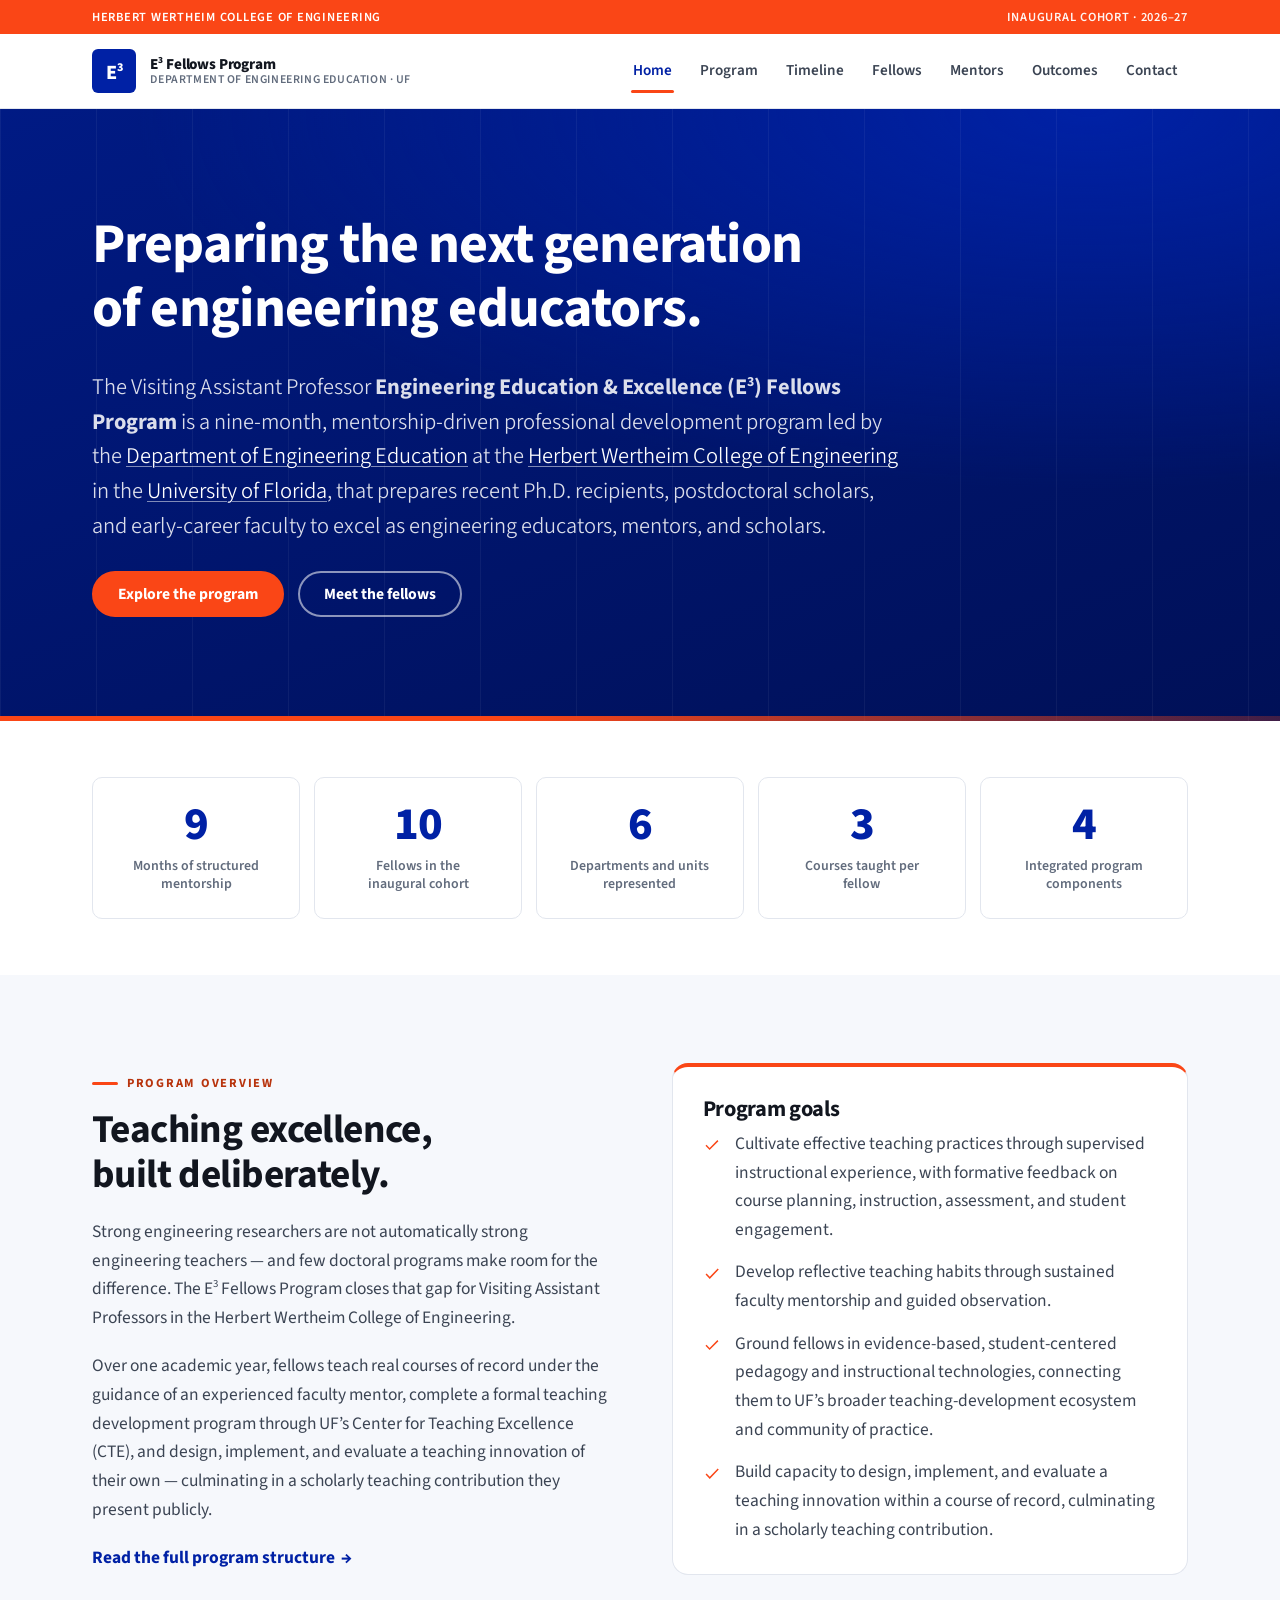
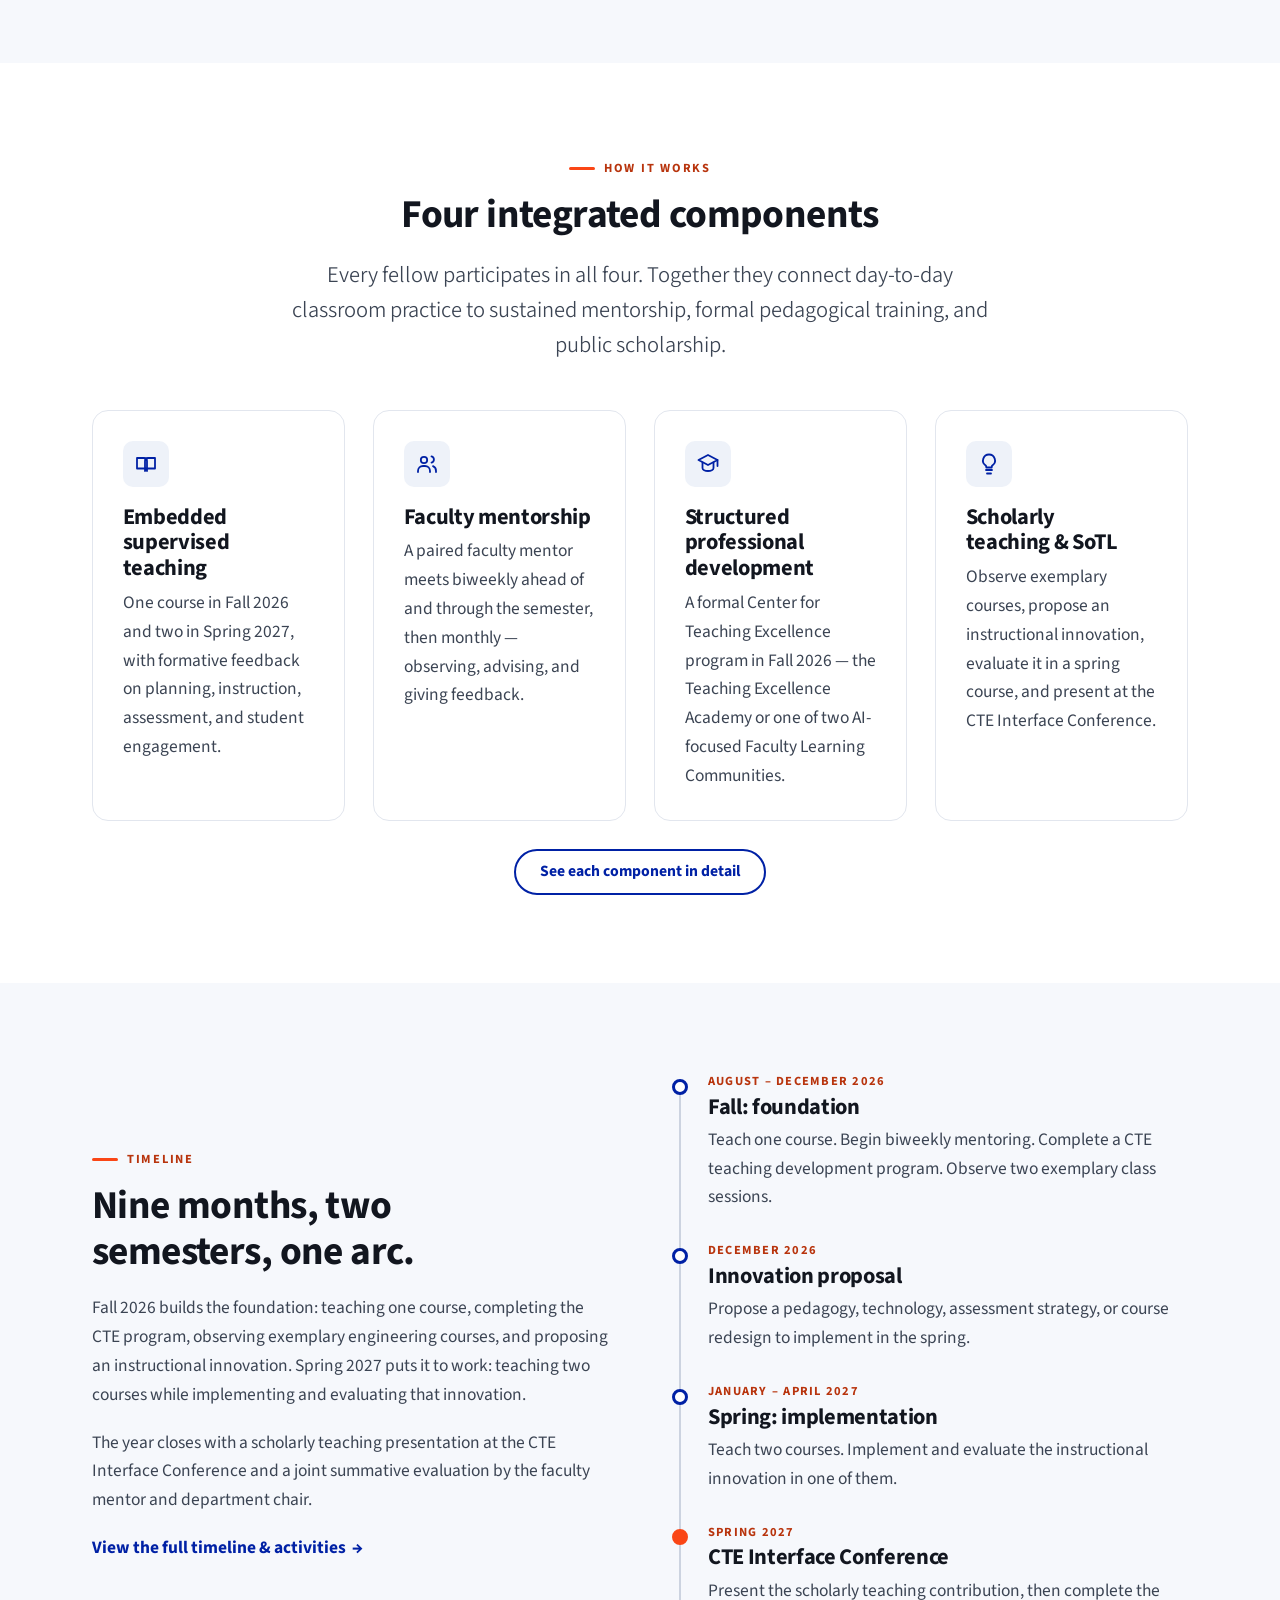
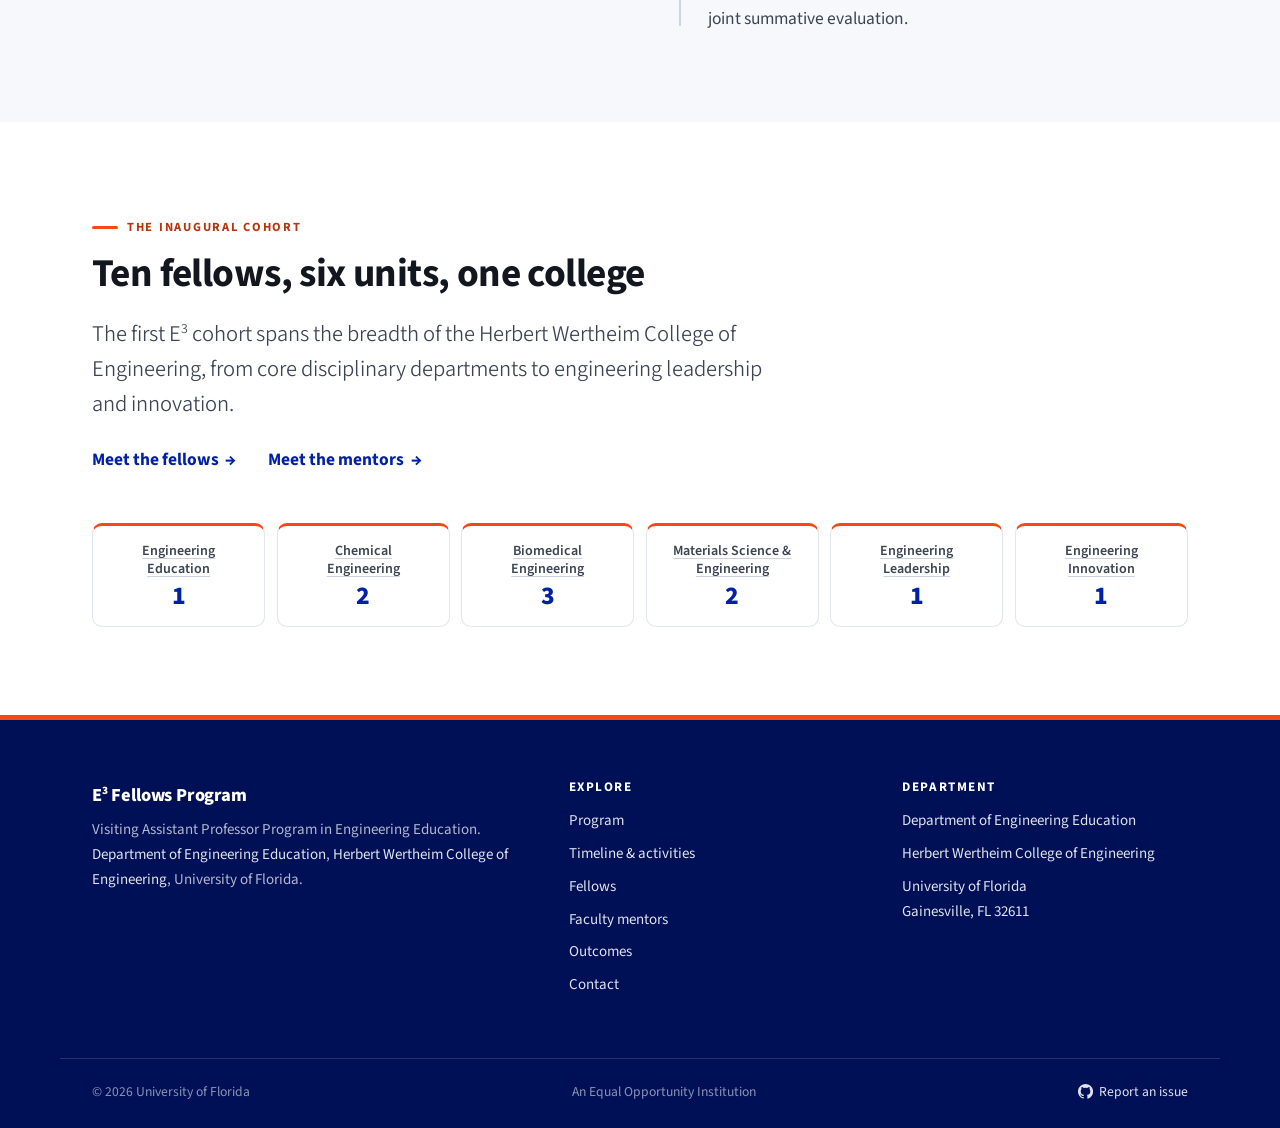
==== index.html @ 6bf65046 "fix: update role titles from "Visiting Assistant Instructional Professor" to "Visiting Assistant Pro" ====
<!DOCTYPE html>
<html lang="en">
<head>
<meta charset="utf-8">
<meta name="viewport" content="width=device-width, initial-scale=1">
<title>E&sup3; Fellows Program | Department of Engineering Education, University of Florida</title>
<meta name="description" content="The Visiting Assistant Professor (Engineering Education &amp; Excellence) Fellows Program is a nine-month, mentorship-driven program preparing early-career engineering educators at the University of Florida.">
<link rel="preconnect" href="https://fonts.googleapis.com">
<link rel="preconnect" href="https://fonts.gstatic.com" crossorigin>
<link href="https://fonts.googleapis.com/css2?family=Source+Sans+3:ital,wght@0,300..900;1,300..900&display=swap" rel="stylesheet">
<link rel="stylesheet" href="assets/css/style.css">
<script>document.documentElement.classList.add("js");</script>
</head>
<body>

<a class="skip-link" href="#main">Skip to main content</a>

<div class="topbar">
  <div class="wrap">
    <span><a href="https://www.eng.ufl.edu/" target="_blank" rel="noopener">Herbert Wertheim College of Engineering</a></span>
    <span class="topbar__right">Inaugural Cohort &middot; 2026&ndash;27</span>
  </div>
</div>

<header class="site-header">
  <div class="wrap">
    <a class="brand" href="index.html">
      <span class="brand__mark" aria-hidden="true">E<sup>3</sup></span>
      <span class="brand__text">
        <span class="brand__title">E<sup>3</sup> Fellows Program</span>
        <span class="brand__sub">Department of Engineering Education &middot; UF</span>
      </span>
    </a>
    <button class="nav-toggle" type="button" aria-expanded="false" aria-controls="primary-nav">
      <span class="nav-toggle__bars" aria-hidden="true"><span></span><span></span><span></span></span>
      Menu
    </button>
    <nav class="nav" id="primary-nav" aria-label="Primary">
      <ul>
        <li><a href="index.html" aria-current="page">Home</a></li>
        <li><a href="program.html">Program</a></li>
        <li><a href="timeline.html">Timeline</a></li>
        <li><a href="fellows.html">Fellows</a></li>
        <li><a href="mentors.html">Mentors</a></li>
        <li><a href="outcomes.html">Outcomes</a></li>
        <li><a href="contact.html">Contact</a></li>
      </ul>
    </nav>
  </div>
</header>

<main id="main">

  <!-- ============================ HERO ============================ -->
  <section class="hero">
    <div class="hero__grid-lines" aria-hidden="true"></div>
    <div class="wrap">
      <h1>Preparing the next generation of engineering educators.</h1>
      <p class="lede lede--wide">
        The Visiting Assistant Professor <strong>Engineering Education &amp; Excellence
        (E<sup>3</sup>) Fellows Program</strong> is a nine-month, mentorship-driven
        professional development program led by the
        <a href="https://eed.eng.ufl.edu/" target="_blank" rel="noopener">Department of Engineering Education</a>
        at the
        <a href="https://www.eng.ufl.edu/" target="_blank" rel="noopener">Herbert Wertheim College of Engineering</a>
        in the
        <a href="https://www.ufl.edu/" target="_blank" rel="noopener">University of Florida</a>,
        that prepares recent Ph.D. recipients,
        postdoctoral scholars, and early-career faculty to excel as engineering
        educators, mentors, and scholars.
      </p>
      <div class="btn-row">
        <a class="btn btn--primary" href="program.html">Explore the program</a>
        <a class="btn btn--ghost" href="fellows.html">Meet the fellows</a>
      </div>
    </div>
  </section>

  <!-- ============================ STATS ============================ -->
  <section class="section section--tight">
    <div class="wrap">
      <div class="stats reveal">
        <div class="stat">
          <span class="stat__num">9</span>
          <span class="stat__label">Months of structured mentorship</span>
        </div>
        <div class="stat">
          <span class="stat__num">10</span>
          <span class="stat__label">Fellows in the inaugural cohort</span>
        </div>
        <div class="stat">
          <span class="stat__num">6</span>
          <span class="stat__label">Departments and units represented</span>
        </div>
        <div class="stat">
          <span class="stat__num">3</span>
          <span class="stat__label">Courses taught per fellow</span>
        </div>
        <div class="stat">
          <span class="stat__num">4</span>
          <span class="stat__label">Integrated program components</span>
        </div>
      </div>
    </div>
  </section>

  <!-- ========================== OVERVIEW =========================== -->
  <section class="section section--alt">
    <div class="wrap split">
      <div class="reveal">
        <p class="eyebrow">Program overview</p>
        <h2>Teaching excellence, built deliberately.</h2>
        <p>
          Strong engineering researchers are not automatically strong engineering
          teachers &mdash; and few doctoral programs make room for the difference.
          The E<sup>3</sup> Fellows Program closes that gap for Visiting Assistant
          Professors in the Herbert Wertheim College of Engineering.
        </p>
        <p>
          Over one academic year, fellows teach real courses of record under the
          guidance of an experienced faculty mentor, complete a formal teaching
          development program through UF&rsquo;s Center for Teaching Excellence (CTE), and
          design, implement, and evaluate a teaching innovation of their own &mdash;
          culminating in a scholarly teaching contribution they present publicly.
        </p>
        <p>
          <a class="arrow-link" href="program.html">Read the full program structure</a>
        </p>
      </div>

      <div class="card card--accent reveal">
        <h3>Program goals</h3>
        <ul class="checklist">
          <li>Cultivate effective teaching practices through supervised
            instructional experience, with formative feedback on course planning,
            instruction, assessment, and student engagement.</li>
          <li>Develop reflective teaching habits through sustained faculty
            mentorship and guided observation.</li>
          <li>Ground fellows in evidence-based, student-centered pedagogy and
            instructional technologies, connecting them to UF&rsquo;s broader
            teaching-development ecosystem and community of practice.</li>
          <li>Build capacity to design, implement, and evaluate a teaching
            innovation within a course of record, culminating in a scholarly
            teaching contribution.</li>
        </ul>
      </div>
    </div>
  </section>

  <!-- ========================= COMPONENTS ========================== -->
  <section class="section">
    <div class="wrap">
      <div class="section-head section-head--center reveal">
        <p class="eyebrow">How it works</p>
        <h2>Four integrated components</h2>
        <p class="lede">
          Every fellow participates in all four. Together they connect day-to-day
          classroom practice to sustained mentorship, formal pedagogical training,
          and public scholarship.
        </p>
      </div>

      <div class="grid grid--4">
        <article class="card card--link reveal">
          <div class="card__icon" aria-hidden="true">
            <svg viewBox="0 0 24 24" fill="none" stroke="currentColor" stroke-width="1.8" stroke-linecap="round" stroke-linejoin="round">
              <path d="M3 6h7a3 3 0 0 1 3 3v10a2.5 2.5 0 0 0-2.5-2.5H3Z"/>
              <path d="M21 6h-7a3 3 0 0 0-3 3v10a2.5 2.5 0 0 1 2.5-2.5H21Z"/>
            </svg>
          </div>
          <h3>Embedded supervised teaching</h3>
          <p>One course in Fall 2026 and two in Spring 2027, with formative feedback
            on planning, instruction, assessment, and student engagement.</p>
        </article>

        <article class="card card--link reveal">
          <div class="card__icon" aria-hidden="true">
            <svg viewBox="0 0 24 24" fill="none" stroke="currentColor" stroke-width="1.8" stroke-linecap="round" stroke-linejoin="round">
              <circle cx="9" cy="8" r="3.2"/>
              <path d="M3 20v-1a5 5 0 0 1 5-5h2a5 5 0 0 1 5 5v1"/>
              <path d="M16.5 4.4a3.2 3.2 0 0 1 0 6.2"/>
              <path d="M18 14.2A5 5 0 0 1 21 19v1"/>
            </svg>
          </div>
          <h3>Faculty mentorship</h3>
          <p>A paired faculty mentor meets biweekly ahead of and through the
            semester, then monthly &mdash; observing, advising, and giving feedback.</p>
        </article>

        <article class="card card--link reveal">
          <div class="card__icon" aria-hidden="true">
            <svg viewBox="0 0 24 24" fill="none" stroke="currentColor" stroke-width="1.8" stroke-linecap="round" stroke-linejoin="round">
              <path d="M12 3 2.5 8 12 13l9.5-5L12 3Z"/>
              <path d="M6.5 10.4V16c0 1.7 2.5 3 5.5 3s5.5-1.3 5.5-3v-5.6"/>
              <path d="M21.5 8v6"/>
            </svg>
          </div>
          <h3>Structured professional development</h3>
          <p>A formal Center for Teaching Excellence program in Fall 2026 &mdash;
            the Teaching Excellence Academy or one of two AI-focused Faculty
            Learning Communities.</p>
        </article>

        <article class="card card--link reveal">
          <div class="card__icon" aria-hidden="true">
            <svg viewBox="0 0 24 24" fill="none" stroke="currentColor" stroke-width="1.8" stroke-linecap="round" stroke-linejoin="round">
              <path d="M9 18h6"/><path d="M10 21.5h4"/>
              <path d="M12 2.5a6 6 0 0 1 3.6 10.8c-.6.5-.9 1-.9 1.7v.5H9.3V15c0-.7-.3-1.2-.9-1.7A6 6 0 0 1 12 2.5Z"/>
            </svg>
          </div>
          <h3>Scholarly teaching &amp; SoTL</h3>
          <p>Observe exemplary courses, propose an instructional innovation, evaluate
            it in a spring course, and present at the CTE Interface Conference.</p>
        </article>
      </div>

      <div class="btn-row" style="justify-content:center">
        <a class="btn btn--outline" href="program.html">See each component in detail</a>
      </div>
    </div>
  </section>

  <!-- ========================== TIMELINE =========================== -->
  <section class="section section--alt">
    <div class="wrap split">
      <div class="reveal">
        <p class="eyebrow">Timeline</p>
        <h2>Nine months, two semesters, one arc.</h2>
        <p>
          Fall 2026 builds the foundation: teaching one course, completing the CTE
          program, observing exemplary engineering courses, and proposing an
          instructional innovation. Spring 2027 puts it to work: teaching two
          courses while implementing and evaluating that innovation.
        </p>
        <p>
          The year closes with a scholarly teaching presentation at the CTE
          Interface Conference and a joint summative evaluation by the faculty
          mentor and department chair.
        </p>
        <p><a class="arrow-link" href="timeline.html">View the full timeline &amp; activities</a></p>
      </div>

      <ol class="phases reveal">
        <li>
          <span class="phase__when">August &ndash; December 2026</span>
          <h3 class="phase__title">Fall: foundation</h3>
          <p>Teach one course. Begin biweekly mentoring. Complete a CTE teaching
            development program. Observe two exemplary class sessions.</p>
        </li>
        <li>
          <span class="phase__when">December 2026</span>
          <h3 class="phase__title">Innovation proposal</h3>
          <p>Propose a pedagogy, technology, assessment strategy, or course
            redesign to implement in the spring.</p>
        </li>
        <li>
          <span class="phase__when">January &ndash; April 2027</span>
          <h3 class="phase__title">Spring: implementation</h3>
          <p>Teach two courses. Implement and evaluate the instructional innovation
            in one of them.</p>
        </li>
        <li class="is-milestone">
          <span class="phase__when">Spring 2027</span>
          <h3 class="phase__title">CTE Interface Conference</h3>
          <p>Present the scholarly teaching contribution, then complete the joint
            summative evaluation.</p>
        </li>
      </ol>
    </div>
  </section>

  <!-- =========================== COHORT ============================ -->
  <section class="section">
    <div class="wrap">
      <div class="section-head reveal">
        <p class="eyebrow">The inaugural cohort</p>
        <h2>Ten fellows, six units, one college</h2>
        <p class="lede">
          The first E<sup>3</sup> cohort spans the breadth of the Herbert Wertheim
          College of Engineering, from core disciplinary departments to
          engineering leadership and innovation.
        </p>
        <p class="link-row">
          <a class="arrow-link" href="fellows.html">Meet the fellows</a>
          <a class="arrow-link" href="mentors.html">Meet the mentors</a>
        </p>
      </div>

      <dl class="dept-tally reveal">
        <div>
          <dt><a href="https://eed.eng.ufl.edu/" target="_blank" rel="noopener">Engineering Education</a></dt>
          <dd>1</dd>
        </div>
        <div>
          <dt><a href="https://www.che.ufl.edu/" target="_blank" rel="noopener">Chemical Engineering</a></dt>
          <dd>2</dd>
        </div>
        <div>
          <dt><a href="https://bme.ufl.edu/" target="_blank" rel="noopener">Biomedical Engineering</a></dt>
          <dd>3</dd>
        </div>
        <div>
          <dt><a href="https://www.mse.ufl.edu/" target="_blank" rel="noopener">Materials Science &amp; Engineering</a></dt>
          <dd>2</dd>
        </div>
        <div>
          <dt><a href="https://www.eng.ufl.edu/leadership/" target="_blank" rel="noopener">Engineering Leadership</a></dt>
          <dd>1</dd>
        </div>
        <div>
          <dt><a href="https://www.eng.ufl.edu/innovation/" target="_blank" rel="noopener">Engineering Innovation</a></dt>
          <dd>1</dd>
        </div>
      </dl>
    </div>
  </section>


</main>

<footer class="site-footer">
  <div class="wrap footer-grid">
    <div>
      <p class="footer-brand">E<sup>3</sup> Fellows Program</p>
      <p>
        Visiting Assistant Professor Program in Engineering Education.
        <a href="https://eed.eng.ufl.edu/" target="_blank" rel="noopener">Department of Engineering Education</a>,
        <a href="https://www.eng.ufl.edu/" target="_blank" rel="noopener">Herbert Wertheim College of Engineering</a>,
        University of Florida.
      </p>
    </div>
    <div>
      <h4>Explore</h4>
      <ul>
        <li><a href="program.html">Program</a></li>
        <li><a href="timeline.html">Timeline &amp; activities</a></li>
        <li><a href="fellows.html">Fellows</a></li>
        <li><a href="mentors.html">Faculty mentors</a></li>
        <li><a href="outcomes.html">Outcomes</a></li>
        <li><a href="contact.html">Contact</a></li>
      </ul>
    </div>
    <div>
      <h4>Department</h4>
      <ul>
        <li><a href="https://eed.eng.ufl.edu/" target="_blank" rel="noopener">Department of Engineering Education</a></li>
        <li><a href="https://www.eng.ufl.edu/" target="_blank" rel="noopener">Herbert Wertheim College of Engineering</a></li>
        <li>University of Florida<br>Gainesville, FL 32611</li>
      </ul>
    </div>
  </div>
  <div class="wrap footer-bottom">
    <span>&copy; <span data-year>2026</span> University of Florida</span>
    <span>An Equal Opportunity Institution</span>
    <span>
      <a class="footer-repo" href="https://github.com/UF-Engineering-Education/e3.github.io/issues" target="_blank" rel="noopener">
        <svg viewBox="0 0 16 16" fill="currentColor" aria-hidden="true"><path d="M8 0a8 8 0 0 0-2.53 15.59c.4.07.55-.17.55-.38l-.01-1.34c-2.23.48-2.7-1.07-2.7-1.07-.36-.93-.89-1.18-.89-1.18-.73-.5.06-.49.06-.49.8.06 1.23.83 1.23.83.72 1.23 1.88.87 2.34.67.07-.52.28-.87.51-1.07-1.78-.2-3.64-.89-3.64-3.95 0-.87.31-1.59.82-2.15-.08-.2-.36-1.02.08-2.12 0 0 .67-.21 2.2.82a7.6 7.6 0 0 1 4 0c1.53-1.03 2.2-.82 2.2-.82.44 1.1.16 1.92.08 2.12.51.56.82 1.28.82 2.15 0 3.07-1.87 3.75-3.65 3.95.29.25.54.73.54 1.48l-.01 2.19c0 .21.15.46.55.38A8 8 0 0 0 8 0z"/></svg>
        Report an issue
      </a>
    </span>
  </div>
</footer>

<!-- ==================== MENTOR RECRUITMENT CALL-OUT ====================
     CLOSED FOR 2026-27 — commented out on 15 Aug 2026, the day after the
     sign-up deadline closed.

     TO REOPEN NEXT YEAR:
       1. Delete the opening comment marker below and its matching one just
          after </aside>.
       2. Update the deadline in the chip and the form URL.
       3. Change data-callout-id (e.g. mentor-recruitment-2027) so the notice
          reappears for anyone who dismissed this year's.
     The same block is commented out in mentors.html — reopen both together.

     Note: hidden until main.js shows it, so a visitor who already dismissed
     it never sees a flash. -->
<!--
<aside class="callout-toast" id="mentor-callout" aria-labelledby="mentor-callout-title"
       data-callout-id="mentor-recruitment-2026" hidden>
  <button class="callout-toast__close" type="button" data-callout-close aria-label="Dismiss this notice">
    <svg viewBox="0 0 24 24" fill="none" stroke="currentColor" stroke-width="2.2" stroke-linecap="round" aria-hidden="true">
      <path d="M18 6 6 18M6 6l12 12"/>
    </svg>
  </button>
  <p class="eyebrow">Call for mentors</p>
  <h2 id="mentor-callout-title">Serve as a faculty mentor</h2>
  <p>
    We are recruiting mentors for the inaugural cohort. Mentors are paired with
    one or two fellows &mdash; meeting biweekly, observing teaching, and advising
    on the fellow&rsquo;s scholarly teaching project.
  </p>
  <ul class="chips">
    <li class="chip chip--deadline"><span class="chip__label">Sign up by</span> Fri, Aug 14, 2026 &middot; 12:00&nbsp;PM</li>
  </ul>
  <div class="btn-row">
    <a class="btn btn--primary" href="https://forms.gle/XGtkNzHq6h8pNeMC6" target="_blank" rel="noopener">Propose Interest</a>
    <a class="btn btn--outline" href="mentors.html#become-a-mentor">Learn more</a>
  </div>
</aside>
-->

<script src="assets/js/main.js"></script>
</body>
</html>
---- assets/css/style.css ----
/* ==========================================================================
   E3 Fellows Program — University of Florida
   Department of Engineering Education, Herbert Wertheim College of Engineering
   ========================================================================== */

/* --------------------------------------------------------------------------
   1. Design tokens
   -------------------------------------------------------------------------- */
:root {
  /* UF core brand */
  --uf-blue: #0021a5;
  --uf-blue-700: #001a84;
  --uf-blue-900: #001057;
  --uf-orange: #fa4616;
  --uf-orange-600: #e03a0f;
  --uf-orange-ink: #b8340d; /* accessible orange for text on white */

  /* Neutrals */
  --ink: #12161f;
  --ink-2: #3b4453;
  --ink-3: #626c7d;
  --line: #e2e6ee;
  --line-strong: #ccd3e0;
  --surface: #ffffff;
  --surface-2: #f6f8fc;
  --surface-3: #eef2f9;

  /* Type */
  --font: "Source Sans 3", -apple-system, BlinkMacSystemFont, "Segoe UI",
    Roboto, "Helvetica Neue", Arial, sans-serif;

  --step--1: clamp(0.86rem, 0.84rem + 0.1vw, 0.92rem);
  --step-0: clamp(1rem, 0.97rem + 0.15vw, 1.09rem);
  --step-1: clamp(1.2rem, 1.13rem + 0.35vw, 1.4rem);
  --step-2: clamp(1.45rem, 1.32rem + 0.65vw, 1.85rem);
  --step-3: clamp(1.75rem, 1.5rem + 1.2vw, 2.5rem);
  --step-4: clamp(2.1rem, 1.6rem + 2.4vw, 3.5rem);

  /* Space & shape */
  --wrap: 1160px;
  --wrap-narrow: 800px;
  --r-sm: 6px;
  --r-md: 10px;
  --r-lg: 16px;

  --shadow-sm: 0 1px 2px rgba(18, 22, 31, 0.06),
    0 2px 8px rgba(18, 22, 31, 0.04);
  --shadow-md: 0 2px 4px rgba(18, 22, 31, 0.06),
    0 12px 28px rgba(18, 22, 31, 0.09);

  --header-h: 74px;
}

/* --------------------------------------------------------------------------
   2. Base
   -------------------------------------------------------------------------- */
*,
*::before,
*::after {
  box-sizing: border-box;
}

html {
  -webkit-text-size-adjust: 100%;
  scroll-behavior: smooth;
  scroll-padding-top: calc(var(--header-h) + 16px);
}

body {
  margin: 0;
  font-family: var(--font);
  font-size: var(--step-0);
  line-height: 1.65;
  color: var(--ink-2);
  background: var(--surface);
  -webkit-font-smoothing: antialiased;
  text-rendering: optimizeLegibility;
}

h1,
h2,
h3,
h4 {
  margin: 0 0 0.5em;
  color: var(--ink);
  font-weight: 700;
  line-height: 1.15;
  letter-spacing: -0.015em;
  text-wrap: balance;
}

h1 { font-size: var(--step-4); }
h2 { font-size: var(--step-3); }
h3 { font-size: var(--step-1); }
h4 { font-size: var(--step-0); }

p { margin: 0 0 1.1em; }
p:last-child { margin-bottom: 0; }

a {
  color: var(--uf-blue);
  text-decoration-thickness: 1px;
  text-underline-offset: 3px;
}
a:hover { color: var(--uf-orange-ink); }

img {
  max-width: 100%;
  height: auto;
  display: block;
}

ul, ol { margin: 0 0 1.1em; padding-left: 1.25em; }
li { margin-bottom: 0.4em; }

sup { font-size: 0.62em; top: -0.5em; }

hr {
  border: 0;
  border-top: 1px solid var(--line);
  margin: 2.5rem 0;
}

:focus-visible {
  outline: 3px solid var(--uf-orange);
  outline-offset: 2px;
  border-radius: 2px;
}

/* External links open in a new tab. WCAG advises warning the user, so append
   a cue that is announced by screen readers but invisible on screen. */
a[target="_blank"]::after {
  content: " (opens in a new tab)";
  position: absolute;
  width: 1px;
  height: 1px;
  padding: 0;
  margin: -1px;
  overflow: hidden;
  clip-path: inset(50%);
  white-space: nowrap;
  border: 0;
}

.skip-link {
  position: absolute;
  left: -9999px;
  top: 0;
  z-index: 999;
  background: var(--uf-blue);
  color: #fff;
  padding: 0.75rem 1.25rem;
  font-weight: 600;
}
.skip-link:focus {
  left: 0.5rem;
  top: 0.5rem;
  color: #fff;
}

/* --------------------------------------------------------------------------
   3. Layout helpers
   -------------------------------------------------------------------------- */
.wrap {
  width: 100%;
  max-width: var(--wrap);
  margin-inline: auto;
  padding-inline: clamp(1.1rem, 4vw, 2rem);
}

.wrap--narrow { max-width: var(--wrap-narrow); }

.section {
  padding-block: clamp(3rem, 7vw, 5.5rem);
}
.section--tight { padding-block: clamp(2.25rem, 5vw, 3.5rem); }
.section--alt { background: var(--surface-2); }
.section--ink {
  background: var(--uf-blue-900);
  color: rgba(255, 255, 255, 0.82);
}
.section--ink h2,
.section--ink h3 { color: #fff; }

.section-head {
  max-width: 44rem;
  margin-bottom: clamp(2rem, 4vw, 3rem);
}
/* Lets an intro run the full width of the wrap instead of the default
   reading measure. */
.section-head--full { max-width: none; }
.section-head--center {
  margin-inline: auto;
  text-align: center;
}

.eyebrow {
  display: inline-flex;
  align-items: center;
  gap: 0.55rem;
  margin: 0 0 0.9rem;
  font-size: 0.78rem;
  font-weight: 700;
  letter-spacing: 0.14em;
  text-transform: uppercase;
  color: var(--uf-orange-ink);
}
.eyebrow::before {
  content: "";
  width: 26px;
  height: 3px;
  background: var(--uf-orange);
  border-radius: 2px;
}
.section-head--center .eyebrow { justify-content: center; }
.section--ink .eyebrow { color: #ffb59b; }

.lede {
  font-size: var(--step-1);
  line-height: 1.55;
  color: var(--ink-2);
  font-weight: 350;
}
.section--ink .lede { color: rgba(255, 255, 255, 0.85); }

/* Comfortable wide reading measure for a standalone prose block. */
.measure { max-width: 850px; }

.muted { color: var(--ink-3); }
.small { font-size: var(--step--1); }
.center { text-align: center; }

/* --------------------------------------------------------------------------
   4. Buttons
   -------------------------------------------------------------------------- */
.btn {
  display: inline-flex;
  align-items: center;
  gap: 0.5rem;
  padding: 0.72rem 1.5rem;
  border: 2px solid transparent;
  border-radius: 999px;
  font: inherit;
  font-weight: 700;
  font-size: 0.98rem;
  line-height: 1.2;
  text-decoration: none;
  cursor: pointer;
  transition: background-color 0.18s, color 0.18s, border-color 0.18s,
    transform 0.18s;
}
.btn:hover { transform: translateY(-1px); }

.btn--primary {
  background: var(--uf-orange);
  border-color: var(--uf-orange);
  color: #fff;
}
.btn--primary:hover {
  background: var(--uf-orange-600);
  border-color: var(--uf-orange-600);
  color: #fff;
}

.btn--ghost {
  border-color: rgba(255, 255, 255, 0.55);
  color: #fff;
}
.btn--ghost:hover {
  background: rgba(255, 255, 255, 0.12);
  border-color: #fff;
  color: #fff;
}

.btn--outline {
  border-color: var(--uf-blue);
  color: var(--uf-blue);
}
.btn--outline:hover {
  background: var(--uf-blue);
  color: #fff;
}

.btn-row {
  display: flex;
  flex-wrap: wrap;
  gap: 0.85rem;
  margin-top: 1.75rem;
}

.arrow-link {
  display: inline-flex;
  align-items: center;
  gap: 0.4rem;
  font-weight: 700;
  text-decoration: none;
  color: var(--uf-blue);
}
.arrow-link::after {
  content: "→";
  transition: transform 0.18s;
}
.arrow-link:hover::after { transform: translateX(4px); }

/* Two or more arrow links sitting side by side. */
.link-row {
  display: flex;
  flex-wrap: wrap;
  gap: 0.5rem 2rem;
  margin-top: 1.35rem;
}

/* --------------------------------------------------------------------------
   5. Header / navigation
   -------------------------------------------------------------------------- */
.topbar {
  background: var(--uf-orange);
  color: #fff;
  font-size: 0.78rem;
  font-weight: 600;
  letter-spacing: 0.06em;
  text-transform: uppercase;
}
.topbar .wrap {
  display: flex;
  justify-content: space-between;
  align-items: center;
  gap: 1rem;
  min-height: 34px;
  padding-block: 0.35rem;
}
.topbar a { color: #fff; text-decoration: none; }
.topbar a:hover { color: #fff; text-decoration: underline; }
.topbar__right { opacity: 0.95; }

.site-header {
  position: sticky;
  top: 0;
  z-index: 50;
  background: rgba(255, 255, 255, 0.96);
  backdrop-filter: saturate(160%) blur(8px);
  border-bottom: 1px solid var(--line);
}
.site-header .wrap {
  display: flex;
  align-items: center;
  justify-content: space-between;
  gap: 1.5rem;
  min-height: var(--header-h);
}

/* Text lockup — replace with official UF signature artwork when available */
.brand {
  display: flex;
  align-items: center;
  gap: 0.9rem;
  text-decoration: none;
  color: var(--ink);
  padding-block: 0.6rem;
}
/* Inline layout, not grid — grid would split the "E" text node and the
   <sup> into two separate items and stack them. */
.brand__mark {
  flex: none;
  width: 44px;
  height: 44px;
  border-radius: var(--r-sm);
  background: var(--uf-blue);
  color: #fff;
  font-weight: 800;
  font-size: 1.265rem; /* 1.15rem + 10% */
  /* The superscript pulls the glyph cluster's optical centre below the line
     box centre. Trimming the line-height lifts the text by half the trim,
     which re-centres the painted "E3" in the 44px square. */
  line-height: 37.4px;
  text-align: center;
  white-space: nowrap;
  letter-spacing: -0.02em;
}
.brand__mark sup { font-size: 0.6em; }
.brand__text { display: grid; line-height: 1.2; }
.brand__title {
  font-weight: 800;
  font-size: 0.95rem;
  line-height: 1.22;
  max-width: 30ch;
  letter-spacing: -0.01em;
  color: var(--ink);
}
.brand__sub {
  font-size: 0.74rem;
  font-weight: 600;
  letter-spacing: 0.05em;
  text-transform: uppercase;
  color: var(--ink-3);
}

.nav-toggle {
  display: none;
  align-items: center;
  gap: 0.5rem;
  background: none;
  border: 1px solid var(--line-strong);
  border-radius: var(--r-sm);
  padding: 0.5rem 0.8rem;
  font: inherit;
  font-weight: 600;
  font-size: 0.9rem;
  color: var(--ink);
  cursor: pointer;
}
.nav-toggle__bars {
  display: grid;
  gap: 3px;
  width: 16px;
}
.nav-toggle__bars span {
  height: 2px;
  background: var(--ink);
  border-radius: 2px;
}

.nav ul {
  display: flex;
  align-items: center;
  gap: 0.35rem;
  margin: 0;
  padding: 0;
  list-style: none;
}
.nav li { margin: 0; }
/* Underline accent — no boxes or background fills. */
.nav a {
  position: relative;
  display: block;
  padding: 0.5rem 0.1rem;
  margin-inline: 0.6rem;
  font-weight: 600;
  font-size: 0.95rem;
  text-decoration: none;
  color: var(--ink-2);
  white-space: nowrap;
}
.nav a::after {
  content: "";
  position: absolute;
  left: 0;
  right: 0;
  bottom: -1px;
  height: 3px;
  border-radius: 2px;
  background: transparent;
  transition: background-color 0.18s;
}
.nav a:hover { color: var(--ink); }
.nav a:hover::after { background: var(--line-strong); }
.nav a[aria-current="page"] { color: var(--uf-blue); }
.nav a[aria-current="page"]::after { background: var(--uf-orange); }

/* Breakpoint sits at 1100px: seven links plus the expanded programme name in
   the lockup need the room. */
@media (max-width: 1100px) {
  .nav-toggle { display: inline-flex; }
  .nav {
    display: none;
    position: absolute;
    left: 0;
    right: 0;
    top: 100%;
    background: #fff;
    border-bottom: 1px solid var(--line);
    box-shadow: var(--shadow-md);
    padding: 0.6rem clamp(1.1rem, 4vw, 2rem) 1rem;
  }
  .nav.is-open { display: block; }
  .nav ul {
    flex-direction: column;
    align-items: stretch;
    gap: 0.15rem;
  }
  /* Underlines read poorly in a stacked list — use a left accent instead. */
  .nav a {
    margin-inline: 0;
    padding: 0.75rem 0.8rem;
    border-radius: var(--r-sm);
  }
  .nav a::after { display: none; }
  .nav a:hover { background: var(--surface-2); }
  .nav a[aria-current="page"] {
    background: var(--surface-3);
    box-shadow: inset 3px 0 0 var(--uf-orange);
  }
  .site-header .wrap { position: relative; }
}

/* --------------------------------------------------------------------------
   6. Hero
   -------------------------------------------------------------------------- */
.hero {
  position: relative;
  overflow: hidden;
  background: var(--uf-blue-900);
  background-image: radial-gradient(
      120% 100% at 85% 0%,
      var(--uf-blue) 0%,
      transparent 62%
    ),
    linear-gradient(160deg, var(--uf-blue-700) 0%, var(--uf-blue-900) 100%);
  color: rgba(255, 255, 255, 0.86);
}
.hero::after {
  content: "";
  position: absolute;
  inset: auto 0 0 0;
  height: 5px;
  background: linear-gradient(
    90deg,
    var(--uf-orange) 0%,
    var(--uf-orange) 40%,
    rgba(250, 70, 22, 0.25) 100%
  );
}
.hero__grid-lines {
  position: absolute;
  inset: 0;
  background-image: linear-gradient(
      90deg,
      rgba(255, 255, 255, 0.05) 1px,
      transparent 1px
    );
  background-size: 96px 100%;
  pointer-events: none;
}
.hero .wrap {
  position: relative;
  padding-block: clamp(3.5rem, 9vw, 6.5rem);
}
/* Inline links on the dark hero / ink sections. */
.hero p a,
.section--ink p a,
.section--ink li a,
.cta p a {
  color: #fff;
  text-decoration: underline;
  text-decoration-color: rgba(255, 255, 255, 0.5);
  text-decoration-thickness: 1px;
  text-underline-offset: 3px;
}
.hero p a:hover,
.section--ink p a:hover,
.section--ink li a:hover,
.cta p a:hover {
  color: #ffc9b5;
  text-decoration-color: #ffc9b5;
}

/* Headline shares the wide lede's right edge so the hero fills its column
   instead of leaving a tall empty band of blue. `.hero--page h1` overrides
   this for the interior pages. */
.hero h1 { color: #fff; max-width: 850px; }
.hero .lede { max-width: 56ch; color: rgba(255, 255, 255, 0.86); }
/* Wider measure for intros that should sit on two lines rather than three.
   The text needs ~810px to break in two; 850px leaves room for word
   boundaries, and `balance` keeps the two lines close to equal length. */
.hero .lede--wide {
  max-width: 850px;
  text-wrap: balance;
}
/* Full width of the wrap. Needs the .hero prefix to outrank `.hero .lede`. */
.hero .lede--full,
.lede--full { max-width: none; }
.hero__tag {
  display: inline-block;
  margin-bottom: 1.4rem;
  padding: 0.35rem 0.9rem;
  border: 1px solid rgba(255, 255, 255, 0.3);
  border-radius: 999px;
  font-size: 0.8rem;
  font-weight: 700;
  letter-spacing: 0.1em;
  text-transform: uppercase;
  color: #ffc9b5;
}

/* Compact hero for interior pages */
.hero--page .wrap { padding-block: clamp(2.75rem, 6vw, 4.25rem); }
.hero--page h1 { font-size: var(--step-3); max-width: 22ch; }

.breadcrumb {
  margin: 0 0 1rem;
  padding: 0;
  list-style: none;
  display: flex;
  flex-wrap: wrap;
  gap: 0.4rem;
  font-size: 0.85rem;
  color: rgba(255, 255, 255, 0.62);
}
.breadcrumb li { margin: 0; }
.breadcrumb li + li::before { content: "/"; margin-right: 0.4rem; }
.breadcrumb a { color: rgba(255, 255, 255, 0.85); text-decoration: none; }
.breadcrumb a:hover { color: #fff; text-decoration: underline; }

/* --------------------------------------------------------------------------
   7. Stat band
   -------------------------------------------------------------------------- */
/* Individually bordered cells rather than a 1px-gap grid: with auto-fit, a
   partly filled last row would otherwise expose the gap colour as a block. */
.stats {
  display: grid;
  grid-template-columns: repeat(auto-fit, minmax(160px, 1fr));
  gap: 0.85rem;
}
.stat {
  background: #fff;
  border: 1px solid var(--line);
  border-radius: var(--r-md);
  padding: 1.5rem 1.15rem;
  text-align: center;
}
.stat__num {
  display: block;
  font-size: clamp(2rem, 1.5rem + 1.8vw, 2.9rem);
  font-weight: 800;
  line-height: 1;
  letter-spacing: -0.03em;
  color: var(--uf-blue);
}
.stat__label {
  display: block;
  max-width: 20ch;
  margin: 0.5rem auto 0;
  font-size: 0.87rem;
  font-weight: 600;
  color: var(--ink-3);
  line-height: 1.35;
}
.stats--on-ink .stat {
  background: rgba(255, 255, 255, 0.06);
  border-color: rgba(255, 255, 255, 0.18);
}
.stats--on-ink .stat__num { color: #fff; }
.stats--on-ink .stat__label { color: rgba(255, 255, 255, 0.72); }

/* --------------------------------------------------------------------------
   8. Cards & grids
   -------------------------------------------------------------------------- */
.grid {
  display: grid;
  gap: clamp(1.1rem, 2.4vw, 1.75rem);
}
.grid--2 { grid-template-columns: repeat(auto-fit, minmax(300px, 1fr)); }
/* Exactly two per row, centred as a block. `.grid--2` uses auto-fit, which
   fits three columns at desktop widths and would leave four cards as 3 + 1. */
.grid--2up {
  grid-template-columns: repeat(2, minmax(0, 1fr));
  max-width: 900px;
  margin-inline: auto;
}
@media (max-width: 700px) {
  .grid--2up { grid-template-columns: 1fr; }
}
.grid--3 { grid-template-columns: repeat(auto-fit, minmax(270px, 1fr)); }
.grid--4 { grid-template-columns: repeat(auto-fit, minmax(215px, 1fr)); }

.card {
  display: flex;
  flex-direction: column;
  background: #fff;
  border: 1px solid var(--line);
  border-radius: var(--r-lg);
  padding: clamp(1.35rem, 2.5vw, 1.85rem);
  transition: box-shadow 0.2s, transform 0.2s, border-color 0.2s;
}
.card h3 { margin-bottom: 0.45rem; }
.card p:last-child { margin-bottom: 0; }

.card--link:hover {
  transform: translateY(-3px);
  box-shadow: var(--shadow-md);
  border-color: var(--line-strong);
}
.card__foot { margin-top: auto; padding-top: 1.1rem; }

.card__icon {
  display: grid;
  place-items: center;
  width: 46px;
  height: 46px;
  margin-bottom: 1.1rem;
  border-radius: var(--r-md);
  background: var(--surface-3);
  color: var(--uf-blue);
}
.card__icon svg { width: 24px; height: 24px; }

.card--accent { border-top: 4px solid var(--uf-orange); }

/* Numbered component list */
.components { display: grid; gap: 1.25rem; counter-reset: comp; }
.component {
  display: grid;
  grid-template-columns: 62px 1fr;
  gap: clamp(1rem, 2.5vw, 1.9rem);
  align-items: start;
  padding: clamp(1.4rem, 3vw, 2rem);
  background: #fff;
  border: 1px solid var(--line);
  border-radius: var(--r-lg);
  counter-increment: comp;
}
.component::before {
  content: counter(comp, decimal-leading-zero);
  display: grid;
  place-items: center;
  width: 62px;
  height: 62px;
  border-radius: 50%;
  background: var(--surface-3);
  color: var(--uf-blue);
  font-size: 1.2rem;
  font-weight: 800;
  letter-spacing: -0.02em;
}
.component h3 { margin-bottom: 0.5rem; }
@media (max-width: 560px) {
  .component { grid-template-columns: 1fr; gap: 1rem; }
}

/* Feature list with checkmarks */
.checklist { list-style: none; padding: 0; margin: 0; display: grid; gap: 0.85rem; }
.checklist li {
  position: relative;
  margin: 0;
  padding-left: 2rem;
}
.checklist li::before {
  content: "";
  position: absolute;
  left: 0;
  top: 0.35em;
  width: 1.15rem;
  height: 1.15rem;
  border-radius: 50%;
  background: var(--uf-orange);
  -webkit-mask: url("data:image/svg+xml,%3Csvg xmlns='http://www.w3.org/2000/svg' viewBox='0 0 24 24'%3E%3Cpath d='M9 16.2 4.8 12l-1.4 1.4L9 19 21 7l-1.4-1.4z' fill='%23000'/%3E%3C/svg%3E")
    center / 100% no-repeat;
  mask: url("data:image/svg+xml,%3Csvg xmlns='http://www.w3.org/2000/svg' viewBox='0 0 24 24'%3E%3Cpath d='M9 16.2 4.8 12l-1.4 1.4L9 19 21 7l-1.4-1.4z' fill='%23000'/%3E%3C/svg%3E")
    center / 100% no-repeat;
}
.section--ink .checklist li::before { background: #ffb59b; }

/* Split content block */
.split {
  display: grid;
  grid-template-columns: minmax(0, 1fr) minmax(0, 1fr);
  gap: clamp(1.75rem, 5vw, 4rem);
  align-items: center;
}
@media (max-width: 860px) {
  .split { grid-template-columns: 1fr; }
}

/* Pull quote / callout */
.callout {
  border-left: 4px solid var(--uf-orange);
  background: var(--surface-2);
  border-radius: 0 var(--r-md) var(--r-md) 0;
  padding: 1.35rem 1.6rem;
}
.callout p:last-child { margin-bottom: 0; }

/* Fact chips — logistics at a glance (dates, location, deadlines) */
.chips {
  display: flex;
  flex-wrap: wrap;
  gap: 0.45rem;
  list-style: none;
  margin: 1rem 0 0;
  padding: 0;
}
.chips > li { margin: 0; }
/* inline-block, not flex: the label must stay on the same line as the value
   and let the value wrap under it, rather than becoming its own flex line. */
.chip {
  display: inline-block;
  padding: 0.3rem 0.7rem;
  border: 1px solid var(--line-strong);
  border-radius: 999px;
  background: var(--surface);
  color: var(--ink-2);
  font-size: 0.8rem;
  line-height: 1.45;
}
.chip__label {
  margin-right: 0.35rem;
  color: var(--uf-blue);
  font-size: 0.68rem;
  font-weight: 700;
  letter-spacing: 0.07em;
  text-transform: uppercase;
  white-space: nowrap;
}
.chip--deadline {
  border-color: #f6c9b4;
  background: #fff3e9;
  color: var(--uf-orange-ink);
  font-weight: 600;
}
.chip--deadline .chip__label { color: var(--uf-orange-ink); }
/* Links inside a chip take the chip's own colour — the global `a` rule would
   otherwise paint the date UF blue inside an orange deadline chip. */
.chip a {
  color: inherit;
  text-decoration: underline;
  text-decoration-color: currentColor;
  text-decoration-thickness: 1px;
  text-underline-offset: 2px;
}
.chip a:hover {
  color: inherit;
  text-decoration-thickness: 2px;
}
/* Value not yet published by the host program */
.chip--tba {
  border-style: dashed;
  background: var(--surface-2);
  color: var(--ink-3);
  font-style: italic;
}

/* Definition rows */
.deflist { display: grid; gap: 0; margin: 0; }
.deflist > div {
  display: grid;
  grid-template-columns: minmax(160px, 220px) 1fr;
  gap: 1.5rem;
  padding: 1.15rem 0;
  border-top: 1px solid var(--line);
}
.deflist > div:last-child { border-bottom: 1px solid var(--line); }
.deflist dt { font-weight: 700; color: var(--ink); }
.deflist dd { margin: 0; }
@media (max-width: 640px) {
  .deflist > div { grid-template-columns: 1fr; gap: 0.35rem; }
}

/* Course cards — one compact row per course: the fellow's face, the course
   code, its title, and who teaches it. */
.course-grid {
  display: grid;
  grid-template-columns: repeat(auto-fill, minmax(285px, 1fr));
  gap: 0.7rem;
  list-style: none;
  margin: 0;
  padding: 0;
}
.course-card {
  display: flex;
  align-items: center;
  gap: 0.85rem;
  margin: 0;
  padding: 0.7rem 0.95rem;
  background: #fff;
  border: 1px solid var(--line);
  border-radius: var(--r-md);
}
.course-card__avatar {
  flex: none;
  width: 44px;
  height: 44px;
  border-radius: 50%;
  object-fit: cover;
  /* Matches the headshot framing used on the fellow cards. */
  object-position: center 22%;
  background: var(--surface-3);
}
.course-card__avatar--initials {
  display: grid;
  place-items: center;
  color: var(--uf-blue);
  font-size: 0.85rem;
  font-weight: 800;
  letter-spacing: 0.02em;
}
/* min-width:0 lets a long course title wrap instead of widening the card. */
.course-card__text { min-width: 0; }
.course-card__code {
  margin: 0;
  font-size: 0.72rem;
  font-weight: 800;
  letter-spacing: 0.06em;
  color: var(--uf-blue);
}
.course-card__title {
  margin: 0.1rem 0 0;
  font-size: 0.92rem;
  font-weight: 600;
  line-height: 1.3;
  color: var(--ink);
}
.course-card__fellow {
  margin: 0.15rem 0 0;
  font-size: 0.78rem;
  line-height: 1.35;
  color: var(--ink-3);
}

/* --------------------------------------------------------------------------
   9. Timeline / Gantt
   -------------------------------------------------------------------------- */
.gantt-scroll {
  overflow-x: auto;
  -webkit-overflow-scrolling: touch;
  padding-bottom: 0.5rem;
}
.gantt {
  min-width: 880px;
  display: grid;
  /* label | Aug..Apr (9 months) | milestone gutter */
  grid-template-columns: 250px repeat(9, minmax(58px, 1fr)) 46px;
  row-gap: 0.55rem;
  align-items: stretch;
}

.gantt__sem {
  padding: 0.5rem 1rem;
  border-radius: var(--r-sm);
  color: #fff;
  font-weight: 700;
  font-size: 0.82rem;
  letter-spacing: 0.12em;
  text-transform: uppercase;
  text-align: center;
}
.gantt__sem--fall { background: var(--uf-blue); }
.gantt__sem--spring { background: var(--uf-orange); }

.gantt__month {
  padding: 0.5rem 0.2rem 0.85rem;
  text-align: center;
  font-size: 0.76rem;
  font-weight: 700;
  letter-spacing: 0.08em;
  text-transform: uppercase;
  color: var(--ink-3);
  border-bottom: 1px solid var(--line);
}

.gantt__row-label {
  display: flex;
  flex-direction: column;
  justify-content: center;
  gap: 0.2rem;
  padding: 0.85rem 1rem 0.85rem 0.9rem;
  background: var(--surface-2);
  border-left: 4px solid var(--uf-blue);
  border-radius: var(--r-sm);
}
.gantt__row-label strong {
  color: var(--ink);
  font-size: 0.95rem;
  line-height: 1.25;
}
.gantt__row-label span {
  font-size: 0.78rem;
  line-height: 1.35;
  color: var(--ink-3);
}
.gantt__row-label--orange { border-left-color: var(--uf-orange); }

/* One track per row, spanning all nine months; bars are placed inside it. */
.gantt__track {
  position: relative;
  grid-column: 2 / 11;
  display: grid;
  grid-template-columns: repeat(9, minmax(58px, 1fr));
  align-items: center;
  padding: 0.35rem 0;
  background-image: linear-gradient(90deg, var(--line) 1px, transparent 1px);
  background-size: calc(100% / 9) 100%;
}

.gantt__bar {
  display: flex;
  align-items: center;
  height: 40px;
  padding: 0 0.9rem;
  border-radius: var(--r-sm);
  font-size: 0.85rem;
  font-weight: 600;
  line-height: 1.2;
  color: var(--uf-blue);
  background: #e8ecfb;
  border: 1px solid #c3ccf1;
}
.gantt__bar--orange {
  color: var(--uf-orange-ink);
  background: #ffe9e2;
  border-color: #ffc4b2;
}
.gantt__bar--neutral {
  color: var(--ink-2);
  background: var(--surface-2);
  border-color: var(--line-strong);
}

.gantt__marker {
  grid-column: 11 / 12;
  display: grid;
  place-items: center;
  height: 100%;
  font-size: 1.05rem;
  color: var(--uf-orange);
}

/* Column placement helpers (Aug=1 … Apr=9) */
.gantt__spacer { grid-column: 1 / 2; }
.gantt--fall-span { grid-column: 2 / 7; }
.gantt--spring-span { grid-column: 7 / 11; }
.bar--fall { grid-column: 1 / 6; }
.bar--spring { grid-column: 6 / 10; }
.bar--year { grid-column: 1 / 10; }

.gantt-legend {
  display: flex;
  flex-wrap: wrap;
  gap: 1.25rem;
  margin-top: 1.5rem;
  font-size: 0.85rem;
  color: var(--ink-3);
}
.gantt-legend span {
  display: inline-flex;
  align-items: center;
  gap: 0.5rem;
}
.gantt-legend i {
  width: 12px;
  height: 12px;
  border-radius: 2px;
  transform: rotate(45deg);
  background: var(--uf-orange);
}
.gantt-legend i.is-open {
  background: transparent;
  border: 2px solid var(--uf-orange);
}

.scroll-hint {
  display: none;
  margin: 0 0 0.85rem;
  font-size: 0.85rem;
  color: var(--ink-3);
}
@media (max-width: 900px) {
  .scroll-hint { display: block; }
}

/* Vertical phase timeline */
.phases {
  position: relative;
  display: grid;
  gap: 1.75rem;
  margin: 0;
  padding: 0 0 0 2.25rem;
  list-style: none;
}
.phases::before {
  content: "";
  position: absolute;
  left: 7px;
  top: 8px;
  bottom: 8px;
  width: 2px;
  background: var(--line-strong);
}
.phases > li { position: relative; margin: 0; }
.phases > li::before {
  content: "";
  position: absolute;
  left: -2.25rem;
  top: 0.45em;
  width: 16px;
  height: 16px;
  border-radius: 50%;
  background: #fff;
  border: 3px solid var(--uf-blue);
}
.phases > li.is-milestone::before {
  border-color: var(--uf-orange);
  background: var(--uf-orange);
}
.phase__when {
  display: block;
  font-size: 0.78rem;
  font-weight: 700;
  letter-spacing: 0.1em;
  text-transform: uppercase;
  color: var(--uf-orange-ink);
  margin-bottom: 0.2rem;
}
.phase__title {
  font-size: var(--step-1);
  margin-bottom: 0.35rem;
}

/* --------------------------------------------------------------------------
   10. Fellows
   -------------------------------------------------------------------------- */
.filters {
  display: flex;
  flex-wrap: wrap;
  gap: 0.5rem;
  margin-bottom: 2rem;
}
.filter {
  padding: 0.5rem 1rem;
  border: 1px solid var(--line-strong);
  border-radius: 999px;
  background: #fff;
  font: inherit;
  font-size: 0.9rem;
  font-weight: 600;
  color: var(--ink-2);
  cursor: pointer;
  transition: background-color 0.15s, color 0.15s, border-color 0.15s;
}
.filter:hover { border-color: var(--uf-blue); color: var(--uf-blue); }
.filter[aria-pressed="true"] {
  background: var(--uf-blue);
  border-color: var(--uf-blue);
  color: #fff;
}
.filter__count {
  opacity: 0.65;
  font-weight: 600;
  margin-left: 0.35rem;
}

.fellows-grid {
  display: grid;
  grid-template-columns: repeat(auto-fill, minmax(232px, 1fr));
  gap: clamp(1.1rem, 2.4vw, 1.75rem);
  list-style: none;
  margin: 0;
  padding: 0;
}
.fellows-grid > li { margin: 0; }

.fellow {
  display: flex;
  flex-direction: column;
  height: 100%;
  background: #fff;
  border: 1px solid var(--line);
  border-radius: var(--r-lg);
  overflow: hidden;
  transition: box-shadow 0.2s, transform 0.2s;
}
.fellow:hover { transform: translateY(-3px); box-shadow: var(--shadow-md); }

.fellow__photo {
  position: relative;
  aspect-ratio: 1 / 1;
  background: var(--surface-3);
  overflow: hidden;
}
.fellow__photo img {
  width: 100%;
  height: 100%;
  object-fit: cover;
  object-position: center 22%;
}
.fellow__placeholder {
  display: grid;
  place-items: center;
  width: 100%;
  height: 100%;
  background: linear-gradient(150deg, var(--surface-3), #dde4f2);
  color: #9aa6bd;
}
.fellow__placeholder svg { width: 42%; height: 42%; }

.fellow__body {
  display: flex;
  flex-direction: column;
  gap: 0.35rem;
  padding: 1.15rem 1.2rem 1.3rem;
  flex: 1;
}
.fellow__name {
  font-size: 1.05rem;
  font-weight: 700;
  color: var(--ink);
  line-height: 1.25;
  margin: 0;
}
.fellow__dept {
  font-size: 0.82rem;
  font-weight: 700;
  letter-spacing: 0.03em;
  color: var(--uf-orange-ink);
  line-height: 1.3;
}
/* Badge rather than plain text so the appointment title reads as a distinct
   fact, not a third line of grey prose. align-self keeps it hugging its text
   inside the flex column; the modest radius survives wrapping to two lines,
   which a full pill at this text length would not. */
.fellow__role {
  margin: 0;
  border-radius: var(--r-sm);
  color: var(--uf-blue);
  font-size: 0.86rem;
  font-weight: 700;
  line-height: 1.35;
}
.fellow__bio {
  font-size: 0.9rem;
  line-height: 1.5;
  color: var(--ink-2);
  margin: 0.25rem 0 0;
}
/* Card footer: "Read full bio" on the left, icon links pushed to the right. */
.fellow__foot {
  display: flex;
  align-items: center;
  gap: 0.75rem;
  margin-top: auto;
  padding-top: 0.9rem;
}
.fellow__links {
  display: flex;
  flex-wrap: wrap;
  gap: 0.35rem;
  margin: 0;
  /* Sits right even when there is no button beside it. */
  margin-left: auto;
}
.fellow__link {
  display: grid;
  place-items: center;
  width: 30px;
  height: 30px;
  border-radius: 50%;
  color: var(--ink-3);
  transition: background-color 0.15s, color 0.15s;
}
.fellow__link svg { width: 17px; height: 17px; }
.fellow__link:hover {
  background: var(--surface-3);
  color: var(--uf-blue);
}
.fellow--tba .fellow__name { color: var(--ink-3); font-style: italic; }

/* Expandable card -------------------------------------------------------- */
.u-visually-hidden {
  position: absolute;
  width: 1px;
  height: 1px;
  margin: -1px;
  padding: 0;
  overflow: hidden;
  clip-path: inset(50%);
  white-space: nowrap;
}

.fellow--expandable { position: relative; cursor: pointer; }
/* The button is the only focusable control, stretched over the whole card so
   a click anywhere opens the dialog while keyboard users still get one stop. */
.fellow__more {
  position: static;
  padding: 0;
  border: 0;
  background: none;
  font: inherit;
  font-size: 0.85rem;
  font-weight: 700;
  color: var(--uf-blue);
  text-align: left;
  cursor: pointer;
}
.fellow__more::after {
  content: "";
  position: absolute;
  inset: 0;
  border-radius: var(--r-lg);
}
.fellow--expandable:hover .fellow__more { color: var(--uf-orange-ink); }
.fellow__more:focus-visible { outline: none; }
.fellow__more:focus-visible::after {
  outline: 3px solid var(--uf-orange);
  outline-offset: 3px;
}
/* Icon links must stay clickable above the button's full-card overlay. */
.fellow--expandable .fellow__links { position: relative; z-index: 1; }


/* Full-bio dialog -------------------------------------------------------- */
.person-dialog {
  width: min(860px, calc(100vw - 2rem));
  max-height: min(85vh, 46rem);
  /* Top strip reserves room for the close button, so the scrolling body
     starts below it and its scrollbar never runs under the button. */
  padding: 2.9rem 0 0;
  border: 0;
  border-radius: var(--r-lg);
  background: #fff;
  color: var(--ink-2);
  box-shadow: var(--shadow-md);
  overflow: hidden;
}
/* Guarded on [open]: a bare display value would override the UA's
   `dialog:not([open]) { display: none }` and leave the dialog on screen. */
.person-dialog[open] {
  display: flex;
  flex-direction: column;
}
.person-dialog::backdrop {
  background: rgba(0, 16, 87, 0.55);
  backdrop-filter: blur(2px);
}
/* Flex-wrap, not a grid + breakpoint. The photo and text sit side by side
   while they fit and the text drops below when they don't — driven by the
   dialog's own width, so it is correct at every size without a media query.
   Flex items are also incapable of overlapping one another. */
.person-dialog__body {
  display: flex;
  flex-wrap: wrap;
  /* align-content packs the lines; align-items stops each item being
     stretched to the line's height. Without the latter the photo is pulled
     to the full height of the text beside it and its aspect-ratio is
     overridden, so the headshot renders as a tall rectangle. */
  align-content: flex-start;
  align-items: flex-start;
  gap: 1.5rem 2rem;
  /* min-height:0 lets the flex item shrink so the body — not the dialog —
     is what scrolls. */
  flex: 1;
  min-height: 0;
  padding: 0 2rem 1.9rem;
  overflow-y: auto;
  scrollbar-gutter: stable;
  /* Standard properties — Firefox, and Chromium 121+. */
  scrollbar-width: thin;
  scrollbar-color: var(--line-strong) transparent;
}
/* WebKit equivalent for Safari and older Chromium. The thumb is drawn inside
   a transparent border via background-clip, which insets it from the track
   edge — a slim rounded bar rather than a full-width grey slab. */
.person-dialog__body::-webkit-scrollbar { width: 11px; }
.person-dialog__body::-webkit-scrollbar-track { background: transparent; }
/* Drop the stepper arrows at each end of the track. */
.person-dialog__body::-webkit-scrollbar-button {
  display: none;
  width: 0;
  height: 0;
}
.person-dialog__body::-webkit-scrollbar-corner { background: transparent; }
.person-dialog__body::-webkit-scrollbar-thumb {
  background: var(--line-strong);
  border: 3px solid transparent;
  background-clip: content-box;
  border-radius: 999px;
}
.person-dialog__body::-webkit-scrollbar-thumb:hover {
  background: var(--ink-3);
  background-clip: content-box;
}
/* Photo column: the headshot with its icon links directly beneath. Never
   grows or shrinks below its own size; the 45% cap is what makes it shrink
   sensibly once it has wrapped onto its own line. */
.person-dialog__aside {
  flex: 0 0 auto;
  width: 240px;
  max-width: 45%;
}
.person-dialog__photo {
  width: 100%;
  aspect-ratio: 1 / 1;
  border-radius: var(--r-md);
  overflow: hidden;
  background: var(--surface-3);
}
/* Centred under the photo, overriding the card's push-to-the-right. */
.person-dialog__aside .fellow__links {
  margin: 0.6rem 0 0;
  justify-content: center;
}
/* The 260px basis is the wrap trigger: when the photo and this basis no
   longer fit on one line, the text wraps beneath. min-width:0 defeats the
   automatic min-content floor so a long word cannot widen the flex item
   past the dialog. */
.person-dialog__text {
  flex: 1 1 260px;
  min-width: 0;
  overflow-wrap: break-word;
}
.person-dialog__photo img {
  width: 100%;
  height: 100%;
  object-fit: cover;
  object-position: center 22%;
}
.person-dialog__name {
  margin: 0 0 0.3rem;
  font-size: var(--step-2);
  line-height: 1.2;
  color: var(--ink);
}
.person-dialog__dept {
  margin: 0;
  font-size: 0.82rem;
  font-weight: 700;
  letter-spacing: 0.03em;
  color: var(--uf-orange-ink);
}
.person-dialog__role {
  margin: 0.15rem 0 0;
  font-weight: 600;
  color: var(--ink-3);
}
/* Bio paragraphs only — the dept/role lines carry classes and keep their own
   tighter spacing, which a bare `__text p` rule would outrank. */
.person-dialog__text > p:not([class]) { margin: 0.9rem 0 0; }
.person-dialog__close {
  position: absolute;
  top: 0.75rem;
  right: 0.9rem;
  z-index: 1;
  display: grid;
  place-items: center;
  width: 34px;
  height: 34px;
  padding: 0;
  border: 0;
  border-radius: 50%;
  background: var(--surface-2);
  color: var(--ink-2);
  cursor: pointer;
  transition: background-color 0.15s, color 0.15s;
}
.person-dialog__close:hover { background: var(--surface-3); color: var(--ink); }
.person-dialog__close svg { width: 17px; height: 17px; }

/* Comfort tweaks only. The stacking itself is handled by flex-wrap above, so
   nothing here is load-bearing for the layout. */
@media (max-width: 700px) {
  .person-dialog {
    width: min(860px, calc(100vw - 1.5rem));
    max-height: min(88vh, 46rem);
  }
  .person-dialog__body { padding: 0 1.35rem 1.5rem; }
  .person-dialog__name { font-size: var(--step-1); }
}

/* One row on desktop whatever the department count — auto-flow: column beats
   auto-fit here, which wrapped six units to 5 + 1. Falls back to a wrapping
   grid below 1000px, where six columns would be unreadable. */
.dept-tally {
  display: grid;
  grid-auto-flow: column;
  grid-auto-columns: minmax(0, 1fr);
  gap: 0.7rem;
  margin: 0;
}
@media (max-width: 1000px) {
  .dept-tally {
    grid-auto-flow: row;
    grid-template-columns: repeat(auto-fit, minmax(180px, 1fr));
    gap: 0.85rem;
  }
}
.dept-tally > div {
  background: #fff;
  border: 1px solid var(--line);
  /* Top accent rather than left, so the bar stays symmetric with centred text. */
  border-top: 3px solid var(--uf-orange);
  border-radius: var(--r-md);
  padding: 1rem 0.85rem;
  text-align: center;
}
/* The measure is capped so every department name wraps to two lines, keeping
   the numbers on a common baseline. min-height holds the row even if a future
   name is short enough to fit on one. */
.dept-tally dt {
  max-width: 17ch;
  margin-inline: auto;
  min-height: 2.6em;
  font-size: 0.88rem;
  font-weight: 600;
  color: var(--ink-2);
  line-height: 1.3;
}
/* Keep the card's calm typography, but stay visibly a link. */
.dept-tally dt a {
  color: inherit;
  text-decoration: underline;
  text-decoration-color: var(--line-strong);
  text-decoration-thickness: 1px;
  text-underline-offset: 3px;
  transition: color 0.16s, text-decoration-color 0.16s;
}
.dept-tally dt a:hover {
  color: var(--uf-blue);
  text-decoration-color: currentColor;
}
.dept-tally dd {
  margin: 0.35rem 0 0;
  font-size: 1.6rem;
  font-weight: 800;
  line-height: 1;
  color: var(--uf-blue);
}

/* --------------------------------------------------------------------------
   11. Outcomes
   -------------------------------------------------------------------------- */
.req {
  display: grid;
  grid-template-columns: auto 1fr;
  gap: 1.25rem;
  align-items: start;
  padding: 1.5rem;
  background: #fff;
  border: 1px solid var(--line);
  border-left: 4px solid var(--uf-orange);
  border-radius: var(--r-md);
}
.req__num {
  display: grid;
  place-items: center;
  width: 40px;
  height: 40px;
  border-radius: 50%;
  background: var(--uf-blue);
  color: #fff;
  font-weight: 800;
  font-size: 1rem;
}
.req h3 { margin-bottom: 0.35rem; }

.tag {
  display: inline-block;
  padding: 0.2rem 0.65rem;
  border-radius: 999px;
  background: var(--surface-3);
  color: var(--uf-blue);
  font-size: 0.75rem;
  font-weight: 700;
  letter-spacing: 0.06em;
  text-transform: uppercase;
}
.tag--pending {
  background: #fff3e9;
  color: var(--uf-orange-ink);
}

.placeholder-note {
  display: flex;
  gap: 0.9rem;
  align-items: flex-start;
  padding: 1.15rem 1.35rem;
  border: 1px dashed var(--line-strong);
  border-radius: var(--r-md);
  background: var(--surface-2);
  color: var(--ink-3);
  font-size: 0.92rem;
}
.placeholder-note strong { color: var(--ink-2); }

/* --------------------------------------------------------------------------
   12. CTA band
   -------------------------------------------------------------------------- */
.cta {
  background: var(--uf-blue);
  background-image: linear-gradient(120deg, var(--uf-blue) 0%, var(--uf-blue-900) 100%);
  color: rgba(255, 255, 255, 0.85);
  text-align: center;
}
.cta h2 { color: #fff; }
.cta .btn-row { justify-content: center; }
/* .lede and .eyebrow set their own dark colours, which would win over the
   band's inherited light text. */
.cta .lede { color: rgba(255, 255, 255, 0.85); }
.cta .eyebrow { color: #ffb59b; }
.cta .chips { justify-content: center; }

/* Floating call-out — a dismissible notice pinned to the bottom-right.
   Sits above the sticky header (z-index 50) but below the skip link (999). */
.callout-toast {
  position: fixed;
  right: clamp(0.75rem, 2vw, 1.5rem);
  bottom: clamp(0.75rem, 2vw, 1.5rem);
  z-index: 80;
  width: min(350px, calc(100vw - 1.5rem));
  padding: 1.2rem 1.3rem 1.3rem;
  background: #fff;
  border: 1px solid var(--line);
  border-top: 4px solid var(--uf-orange);
  border-radius: var(--r-md);
  box-shadow: var(--shadow-md);
  opacity: 0;
  transform: translateY(12px);
  transition: opacity 0.35s ease, transform 0.35s ease;
}
.callout-toast.is-visible { opacity: 1; transform: none; }
.callout-toast[hidden] { display: none; }
.callout-toast .eyebrow { margin-bottom: 0.55rem; font-size: 0.72rem; }
.callout-toast h2 {
  margin: 0 0 0.4rem;
  font-size: var(--step-1);
  line-height: 1.25;
}
.callout-toast p {
  margin: 0;
  font-size: 0.88rem;
  line-height: 1.5;
  color: var(--ink-2);
}
.callout-toast .chips { margin-top: 0.85rem; }
.callout-toast .btn-row { margin-top: 1rem; gap: 0.6rem; }
.callout-toast .btn { padding: 0.6rem 1.15rem; font-size: 0.9rem; }

.callout-toast__close {
  position: absolute;
  top: 0.55rem;
  right: 0.55rem;
  display: grid;
  place-items: center;
  width: 30px;
  height: 30px;
  padding: 0;
  border: 0;
  border-radius: 50%;
  background: transparent;
  color: var(--ink-3);
  font: inherit;
  line-height: 1;
  cursor: pointer;
  transition: background-color 0.15s, color 0.15s;
}
.callout-toast__close:hover {
  background: var(--surface-3);
  color: var(--ink);
}
.callout-toast__close svg { width: 16px; height: 16px; }
/* Keep the heading clear of the absolutely-positioned close button. */
.callout-toast .eyebrow,
.callout-toast h2 { padding-right: 1.75rem; }

@media (prefers-reduced-motion: reduce) {
  .callout-toast { opacity: 1; transform: none; transition: none; }
}

@media (max-width: 480px) {
  .callout-toast { width: calc(100vw - 1.5rem); }
  .callout-toast .btn-row { flex-direction: column; align-items: stretch; }
  .callout-toast .btn { justify-content: center; }
}

/* --------------------------------------------------------------------------
   13. Footer
   -------------------------------------------------------------------------- */
.site-footer {
  background: var(--uf-blue-900);
  color: rgba(255, 255, 255, 0.7);
  font-size: 0.94rem;
  border-top: 5px solid var(--uf-orange);
}
.site-footer a { color: rgba(255, 255, 255, 0.88); text-decoration: none; }
.site-footer a:hover { color: #fff; text-decoration: underline; }

.footer-grid {
  display: grid;
  grid-template-columns: 1.5fr repeat(2, 1fr);
  gap: clamp(1.75rem, 4vw, 3rem);
  padding-block: clamp(2.5rem, 5vw, 3.75rem);
}
@media (max-width: 760px) {
  .footer-grid { grid-template-columns: 1fr; }
}
.footer-grid h4 {
  color: #fff;
  font-size: 0.82rem;
  font-weight: 700;
  letter-spacing: 0.12em;
  text-transform: uppercase;
  margin-bottom: 0.9rem;
}
.footer-grid ul { list-style: none; margin: 0; padding: 0; display: grid; gap: 0.5rem; }
/* Match the link colour so plain entries (the address) sit at the same
   weight as the linked ones above them. */
.footer-grid li {
  margin: 0;
  color: rgba(255, 255, 255, 0.88);
}

.footer-brand {
  font-size: 1.15rem;
  font-weight: 800;
  color: #fff;
  letter-spacing: -0.01em;
  margin-bottom: 0.5rem;
}

.footer-bottom {
  border-top: 1px solid rgba(255, 255, 255, 0.14);
  padding-block: 1.35rem;
  font-size: 0.85rem;
  display: flex;
  flex-wrap: wrap;
  justify-content: space-between;
  gap: 0.75rem;
  color: rgba(255, 255, 255, 0.55);
}
/* Source-repository link. Dimmed to match the rest of the bottom bar rather
   than the brighter .site-footer a, since it is a utility link. */
.footer-repo {
  display: inline-flex;
  align-items: center;
  gap: 0.4rem;
  color: rgba(255, 255, 255, 0.55);
}
.footer-repo:hover { color: #fff; }
.footer-repo svg { width: 15px; height: 15px; flex: none; }

/* --------------------------------------------------------------------------
   14. Motion
   -------------------------------------------------------------------------- */
/* Only hide content when JS is confirmed available (the inline snippet in each
   page's <head> sets .js). Without this gate, a failed main.js would leave the
   page permanently blank. */
.reveal {
  transition: opacity 0.55s ease, transform 0.55s ease;
}
.js .reveal {
  opacity: 0;
  transform: translateY(14px);
}
.js .reveal.is-visible {
  opacity: 1;
  transform: none;
}

@media (prefers-reduced-motion: reduce) {
  html { scroll-behavior: auto; }
  *,
  *::before,
  *::after {
    animation-duration: 0.001ms !important;
    transition-duration: 0.001ms !important;
  }
  .js .reveal { opacity: 1; transform: none; }
}

/* --------------------------------------------------------------------------
   15. Print
   -------------------------------------------------------------------------- */
@media print {
  .site-header, .topbar, .site-footer, .cta, .btn-row, .filters,
  .callout-toast { display: none; }
  .hero { background: none; color: #000; }
  .hero h1, .hero .lede { color: #000; }
  body { color: #000; }
  .gantt { min-width: 0; }
}
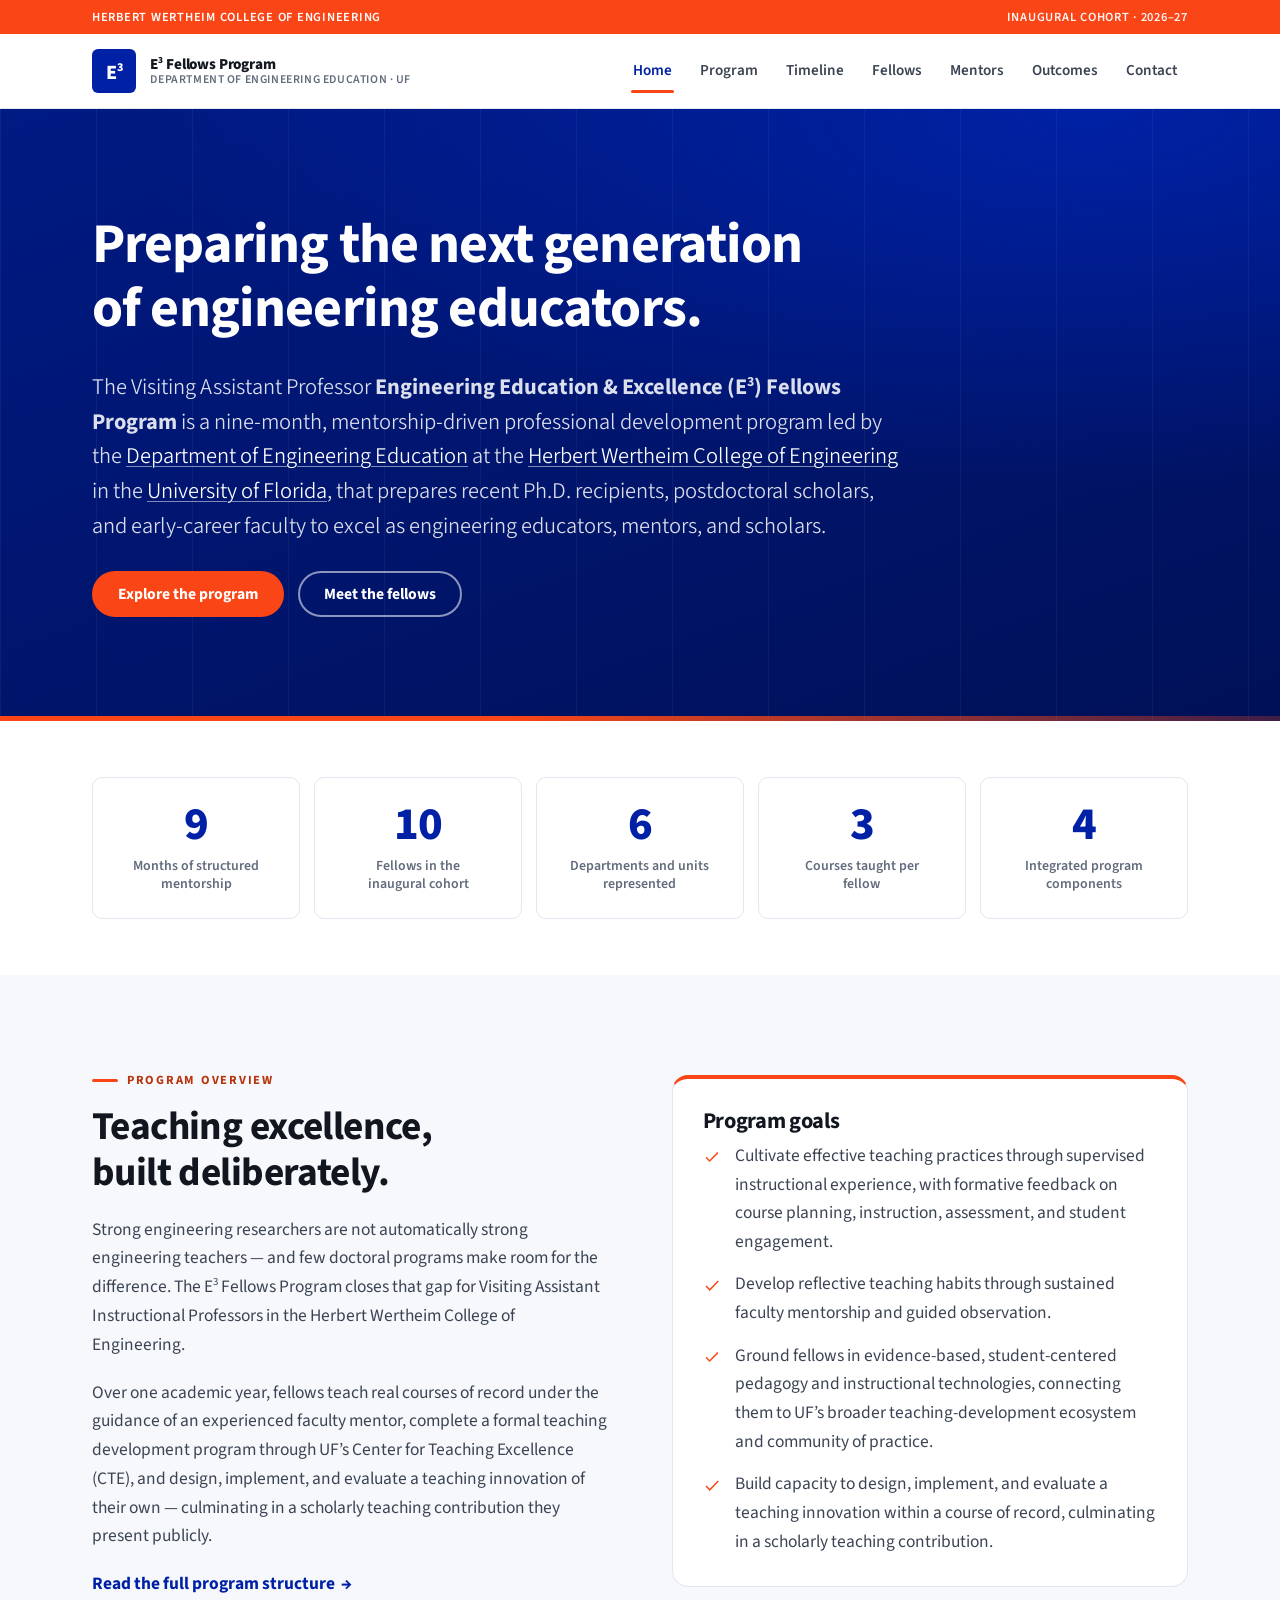
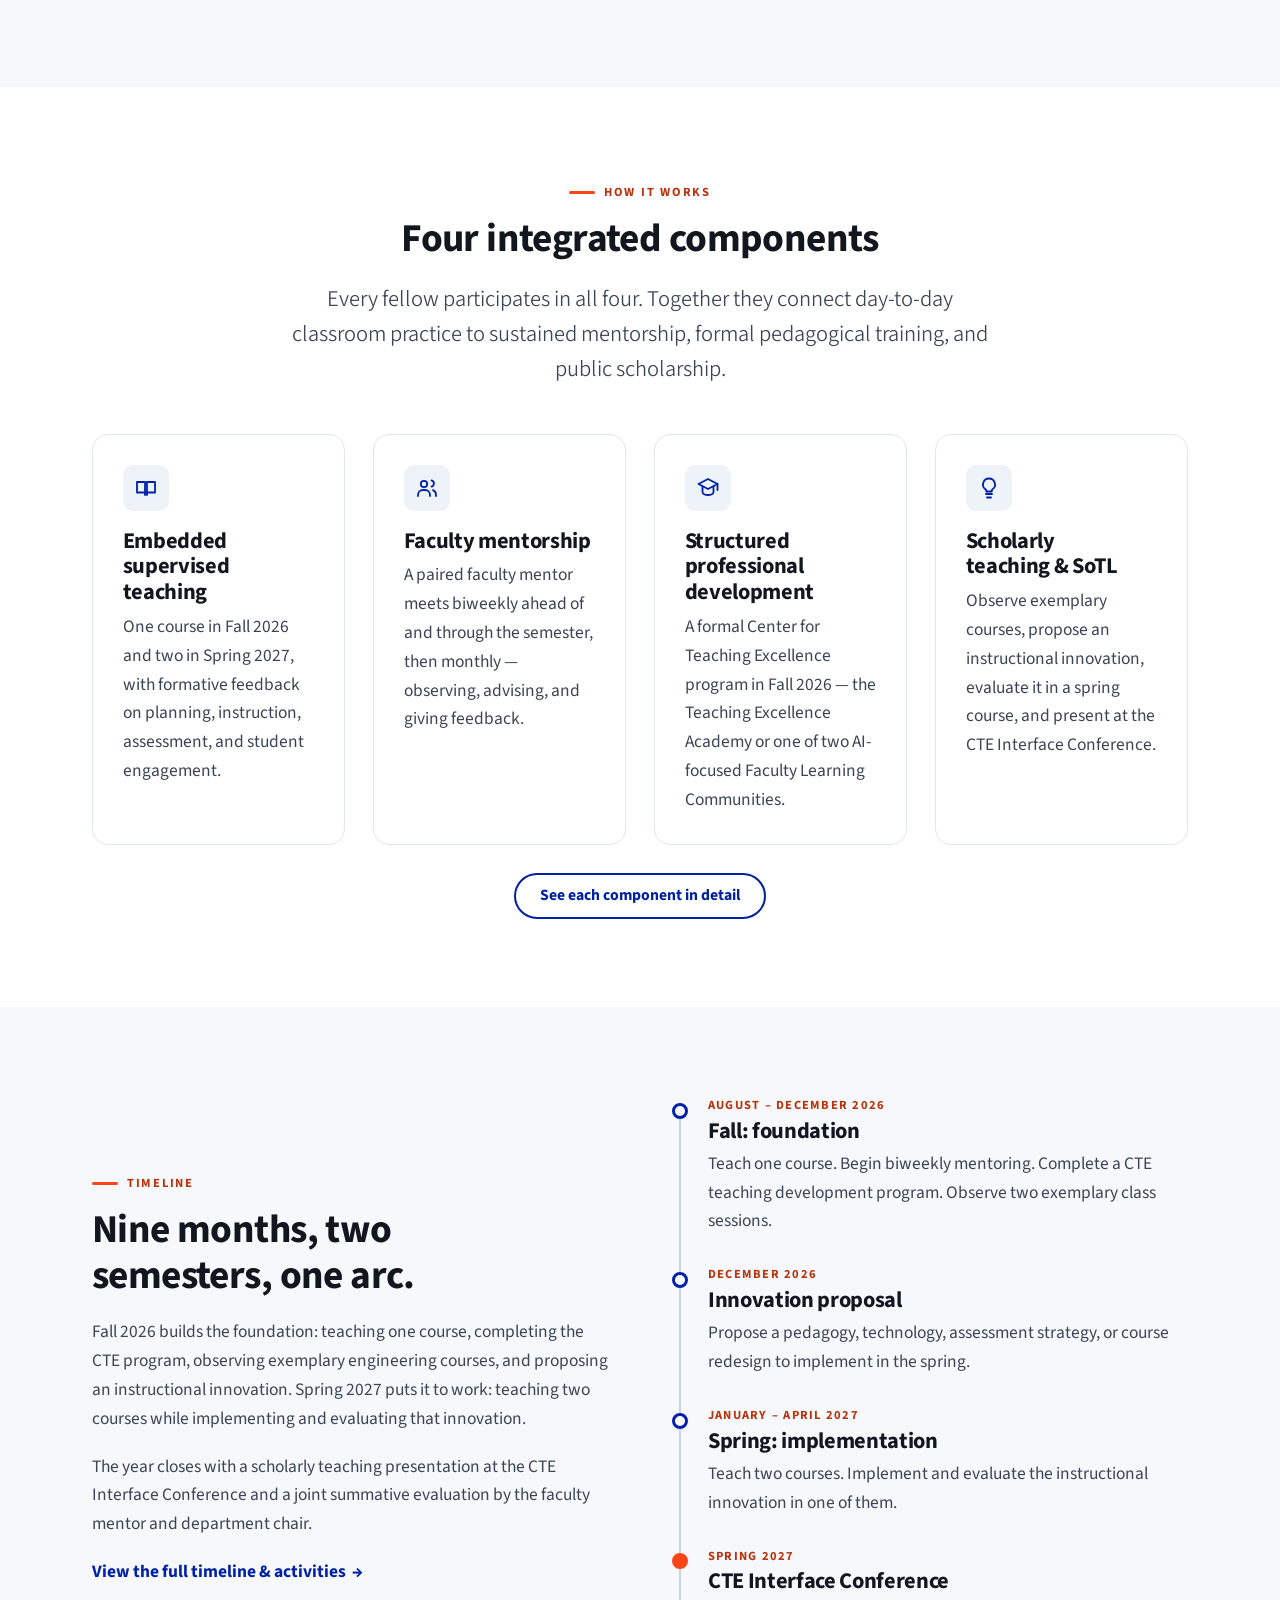
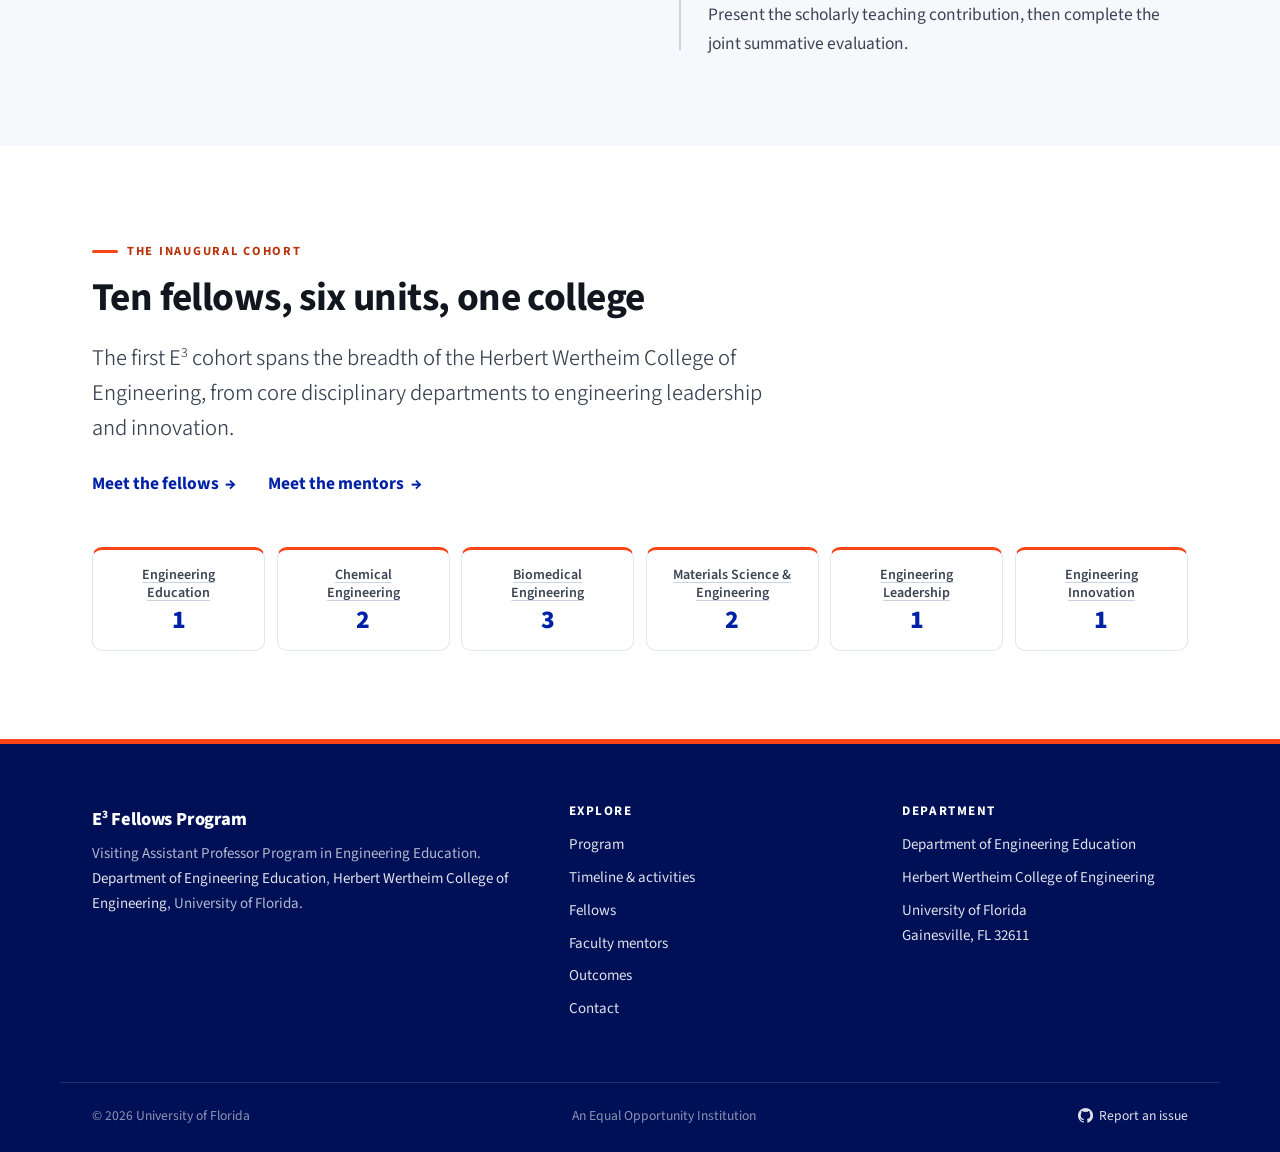
==== commit b7ce82d5: "Revert "fix: update role titles from "Visiting Assistant Instructional Professor" to "Visiting Assis" ====
--- a/index.html
+++ b/index.html
@@ -114,7 +114,7 @@
           Strong engineering researchers are not automatically strong engineering
           teachers &mdash; and few doctoral programs make room for the difference.
           The E<sup>3</sup> Fellows Program closes that gap for Visiting Assistant
-          Professors in the Herbert Wertheim College of Engineering.
+          Instructional Professors in the Herbert Wertheim College of Engineering.
         </p>
         <p>
           Over one academic year, fellows teach real courses of record under the
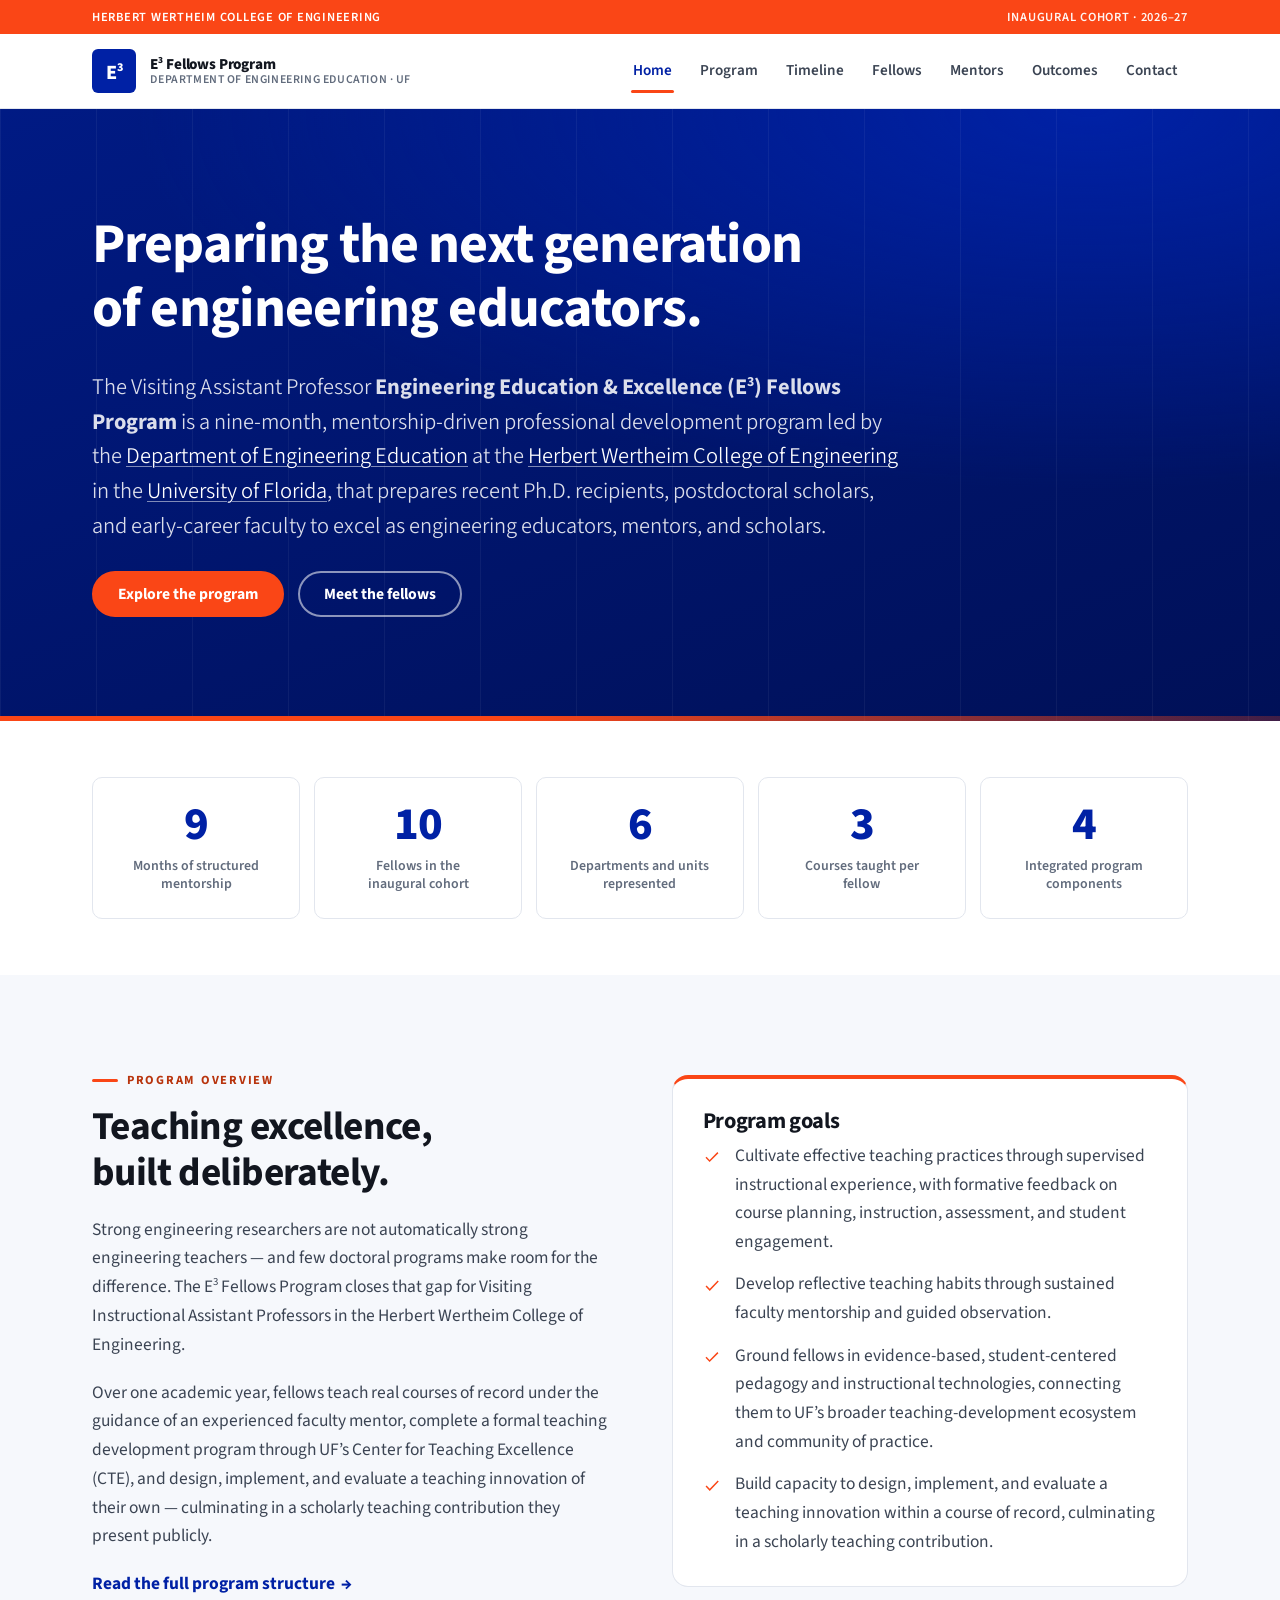
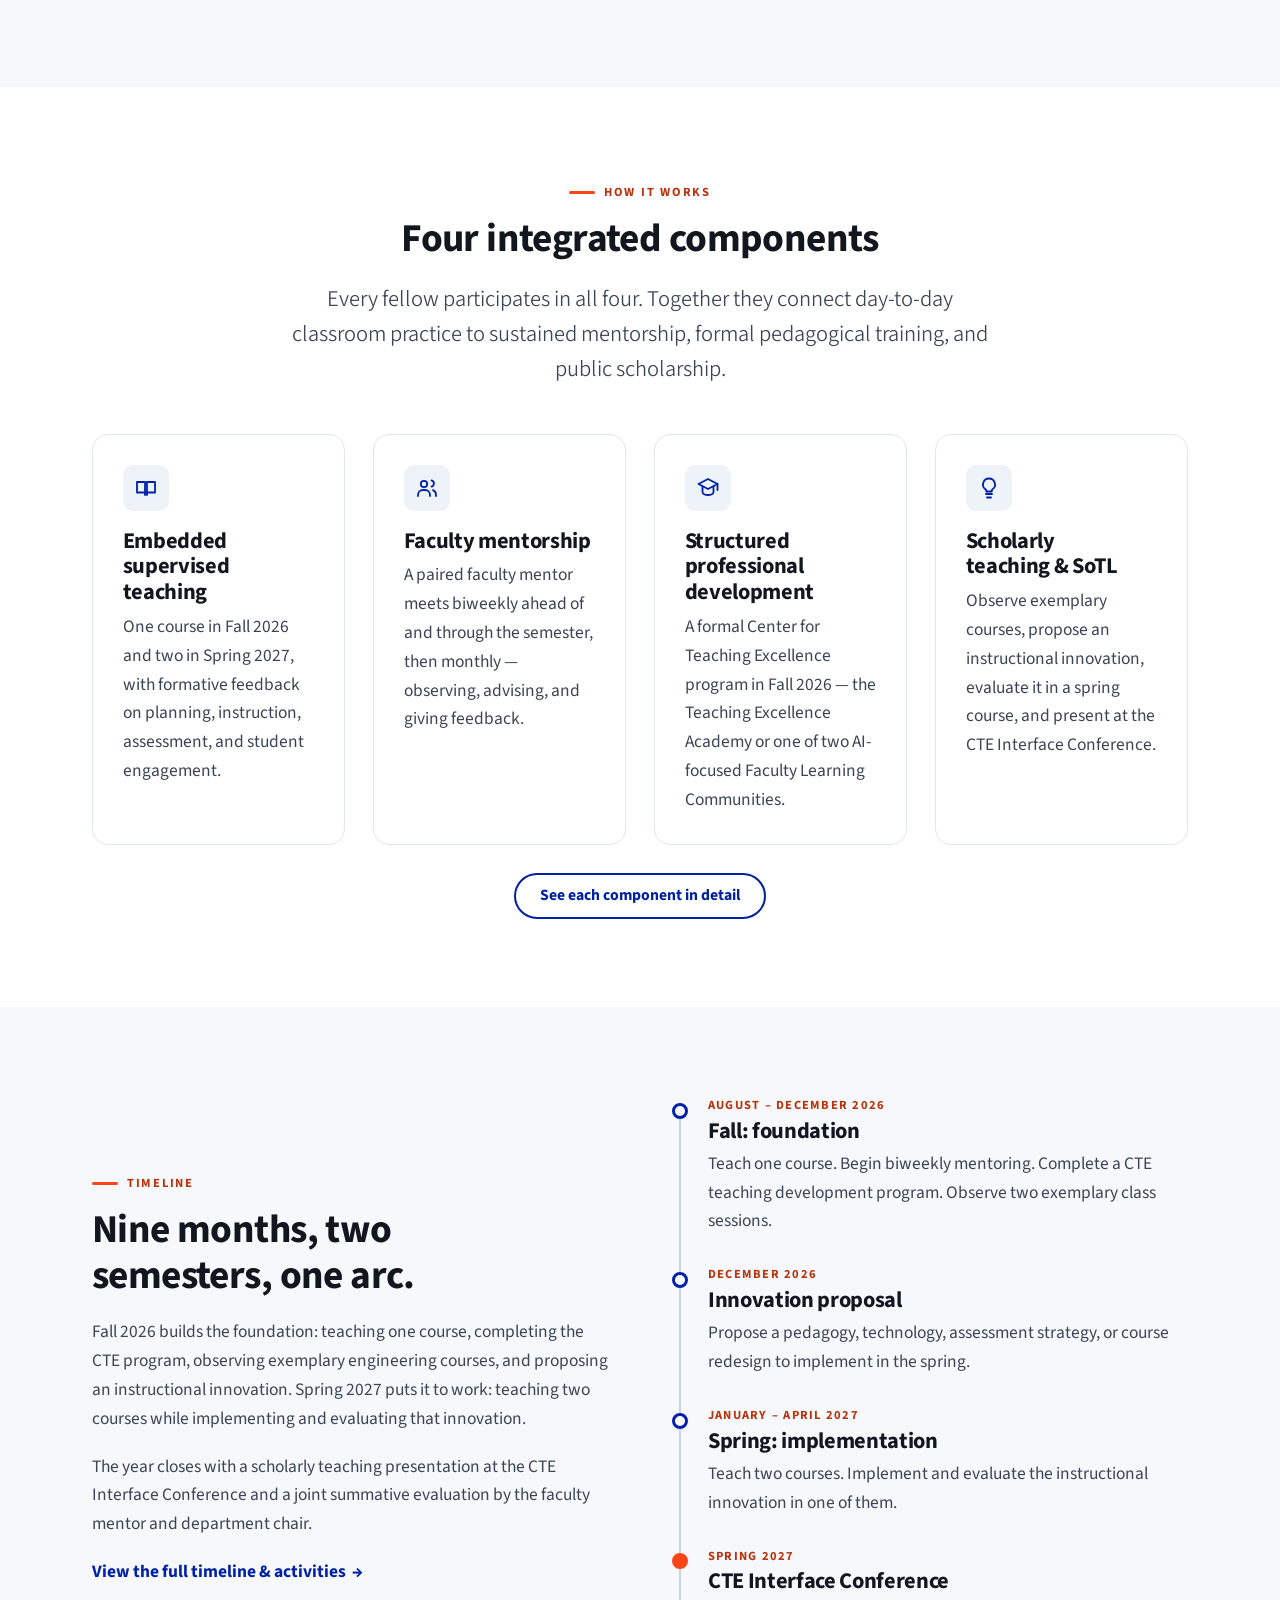
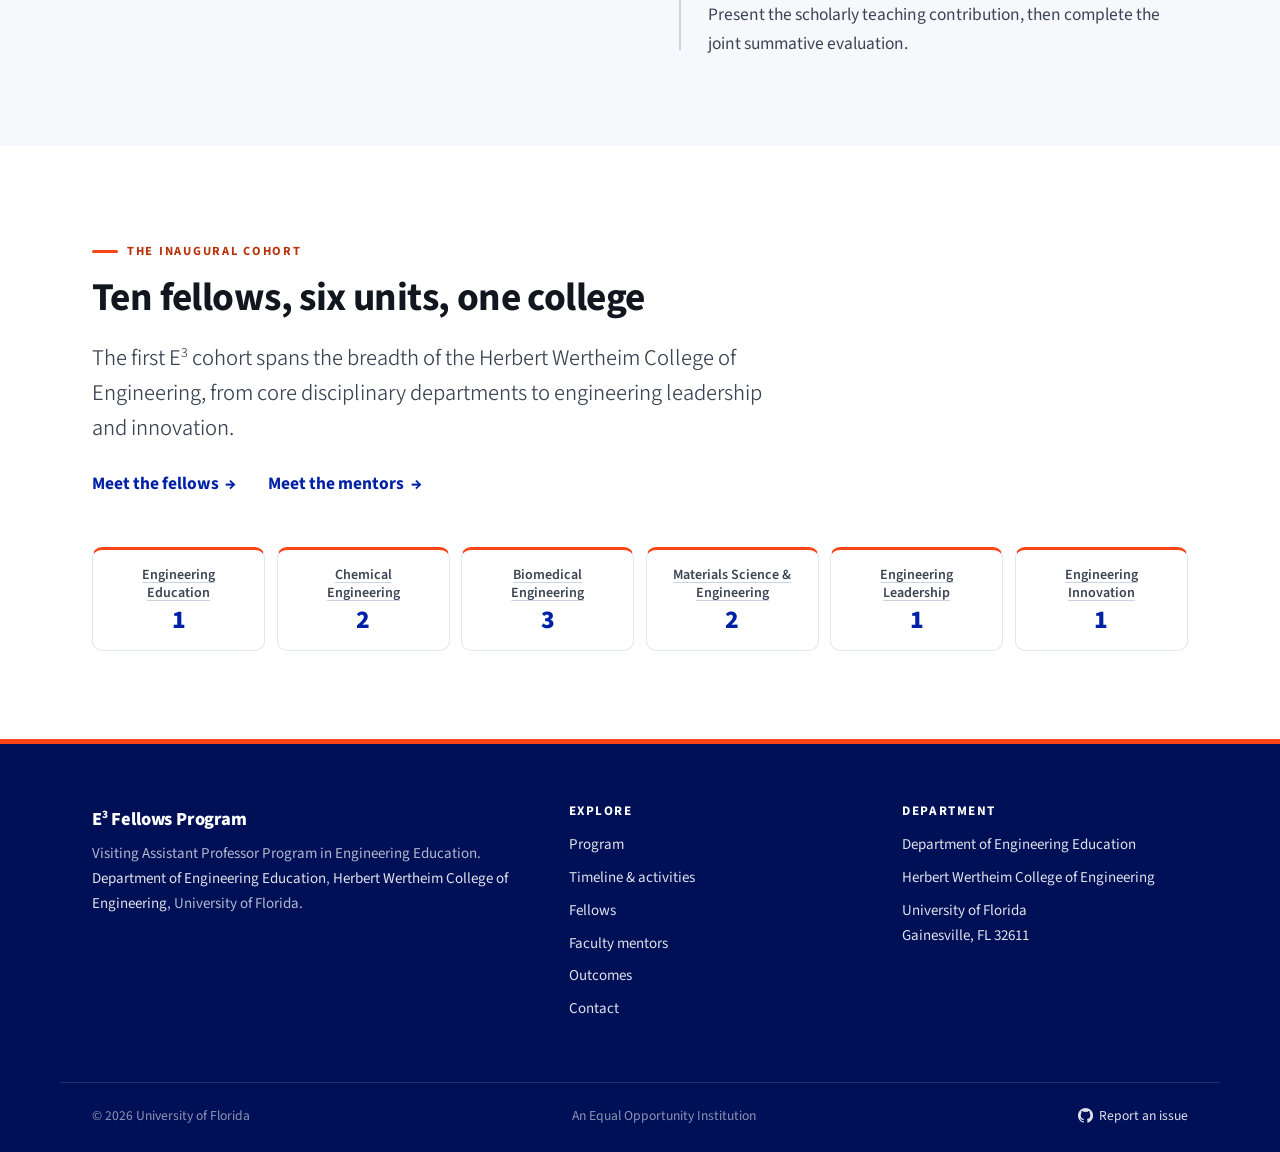
==== commit 4c9c9df3: "fix: update role titles from "Visiting Assistant Instructional Professor" to "Visiting Instructional" ====
--- a/index.html
+++ b/index.html
@@ -113,8 +113,8 @@
         <p>
           Strong engineering researchers are not automatically strong engineering
           teachers &mdash; and few doctoral programs make room for the difference.
-          The E<sup>3</sup> Fellows Program closes that gap for Visiting Assistant
-          Instructional Professors in the Herbert Wertheim College of Engineering.
+          The E<sup>3</sup> Fellows Program closes that gap for Visiting Instructional
+          Assistant Professors in the Herbert Wertheim College of Engineering.
         </p>
         <p>
           Over one academic year, fellows teach real courses of record under the
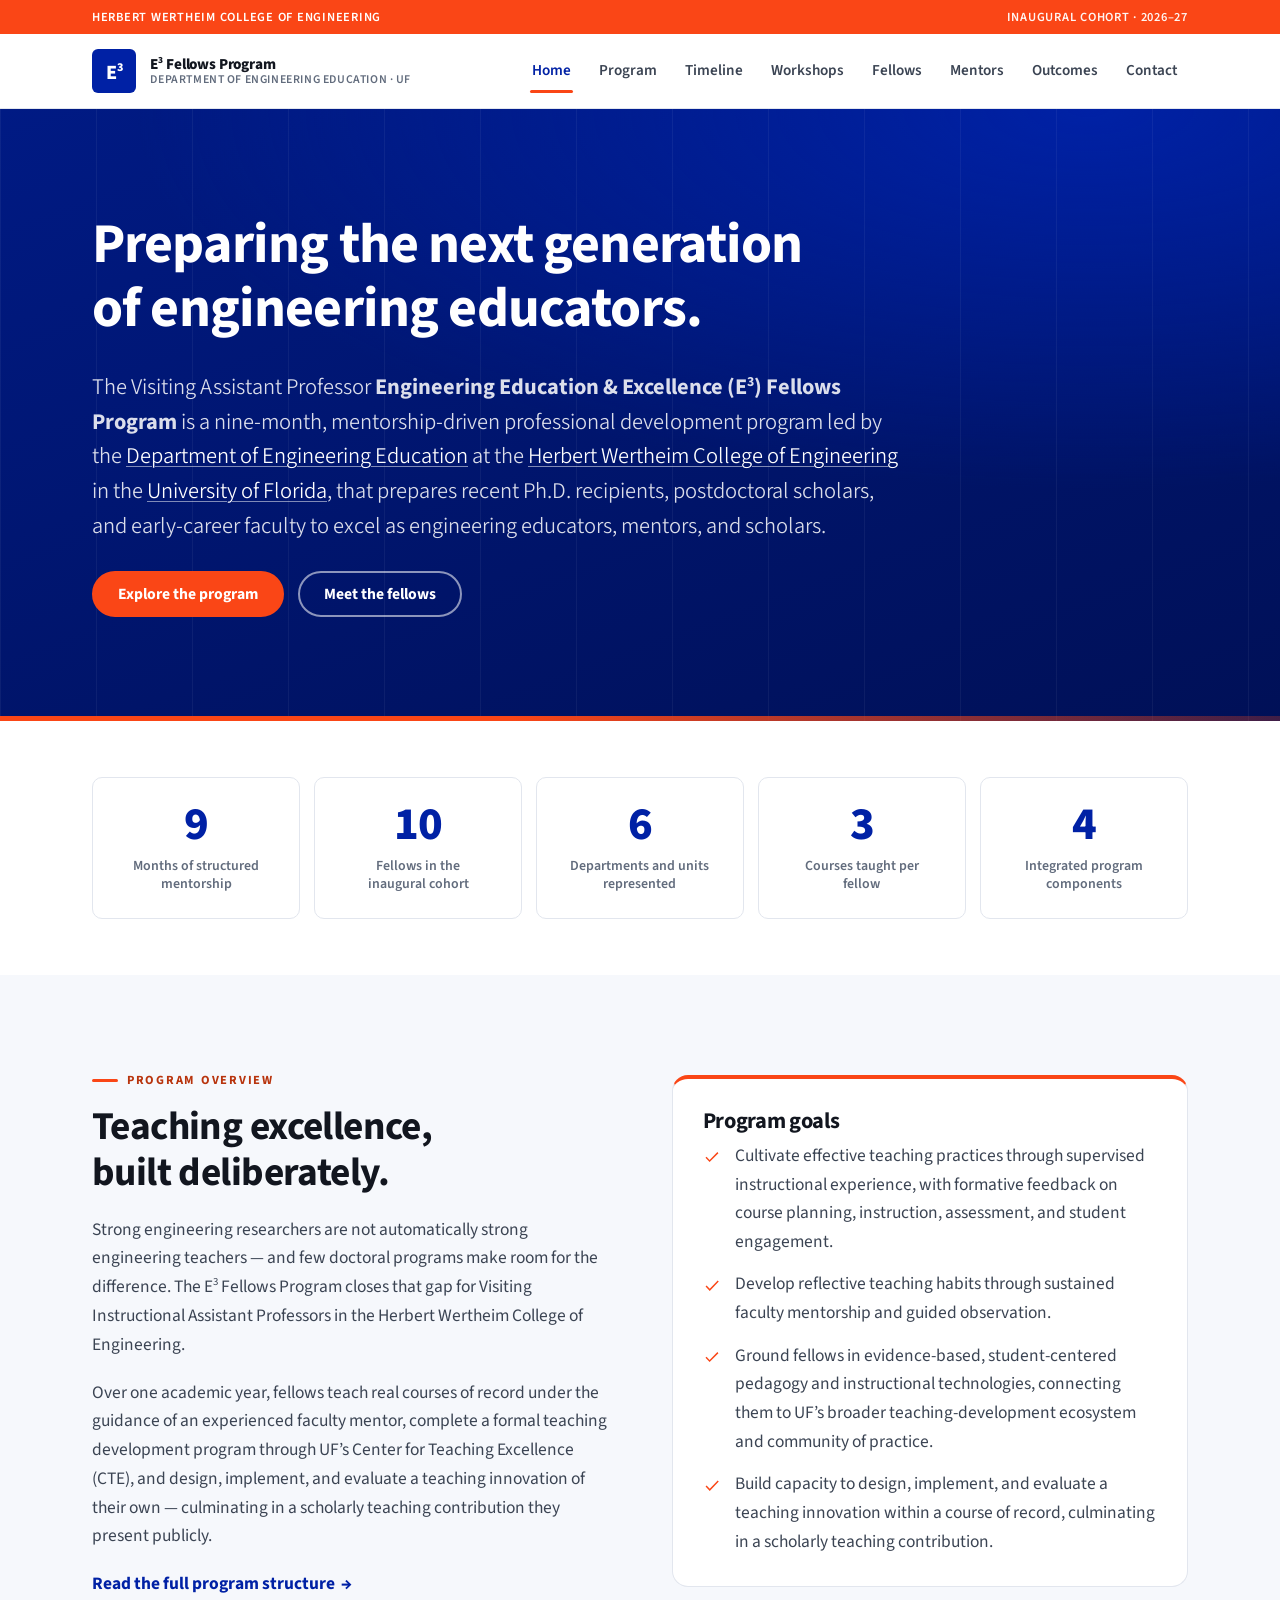
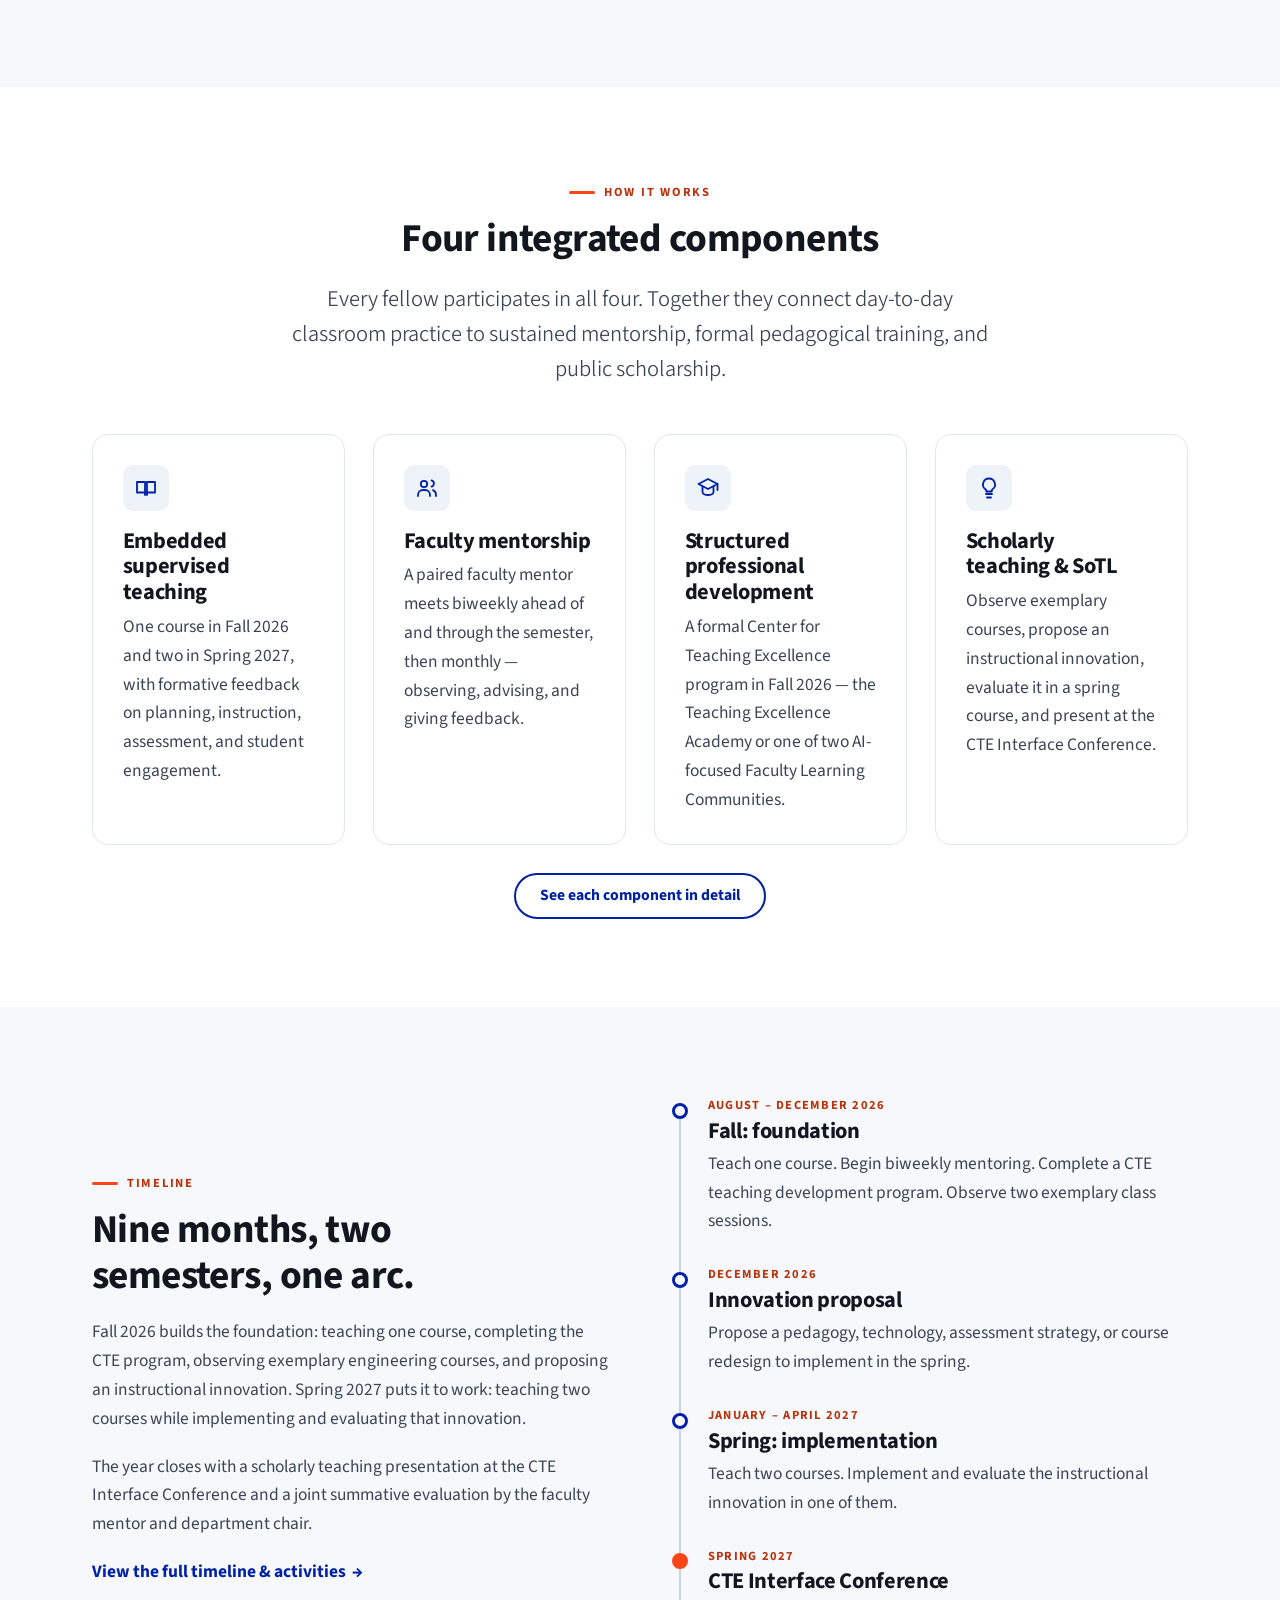
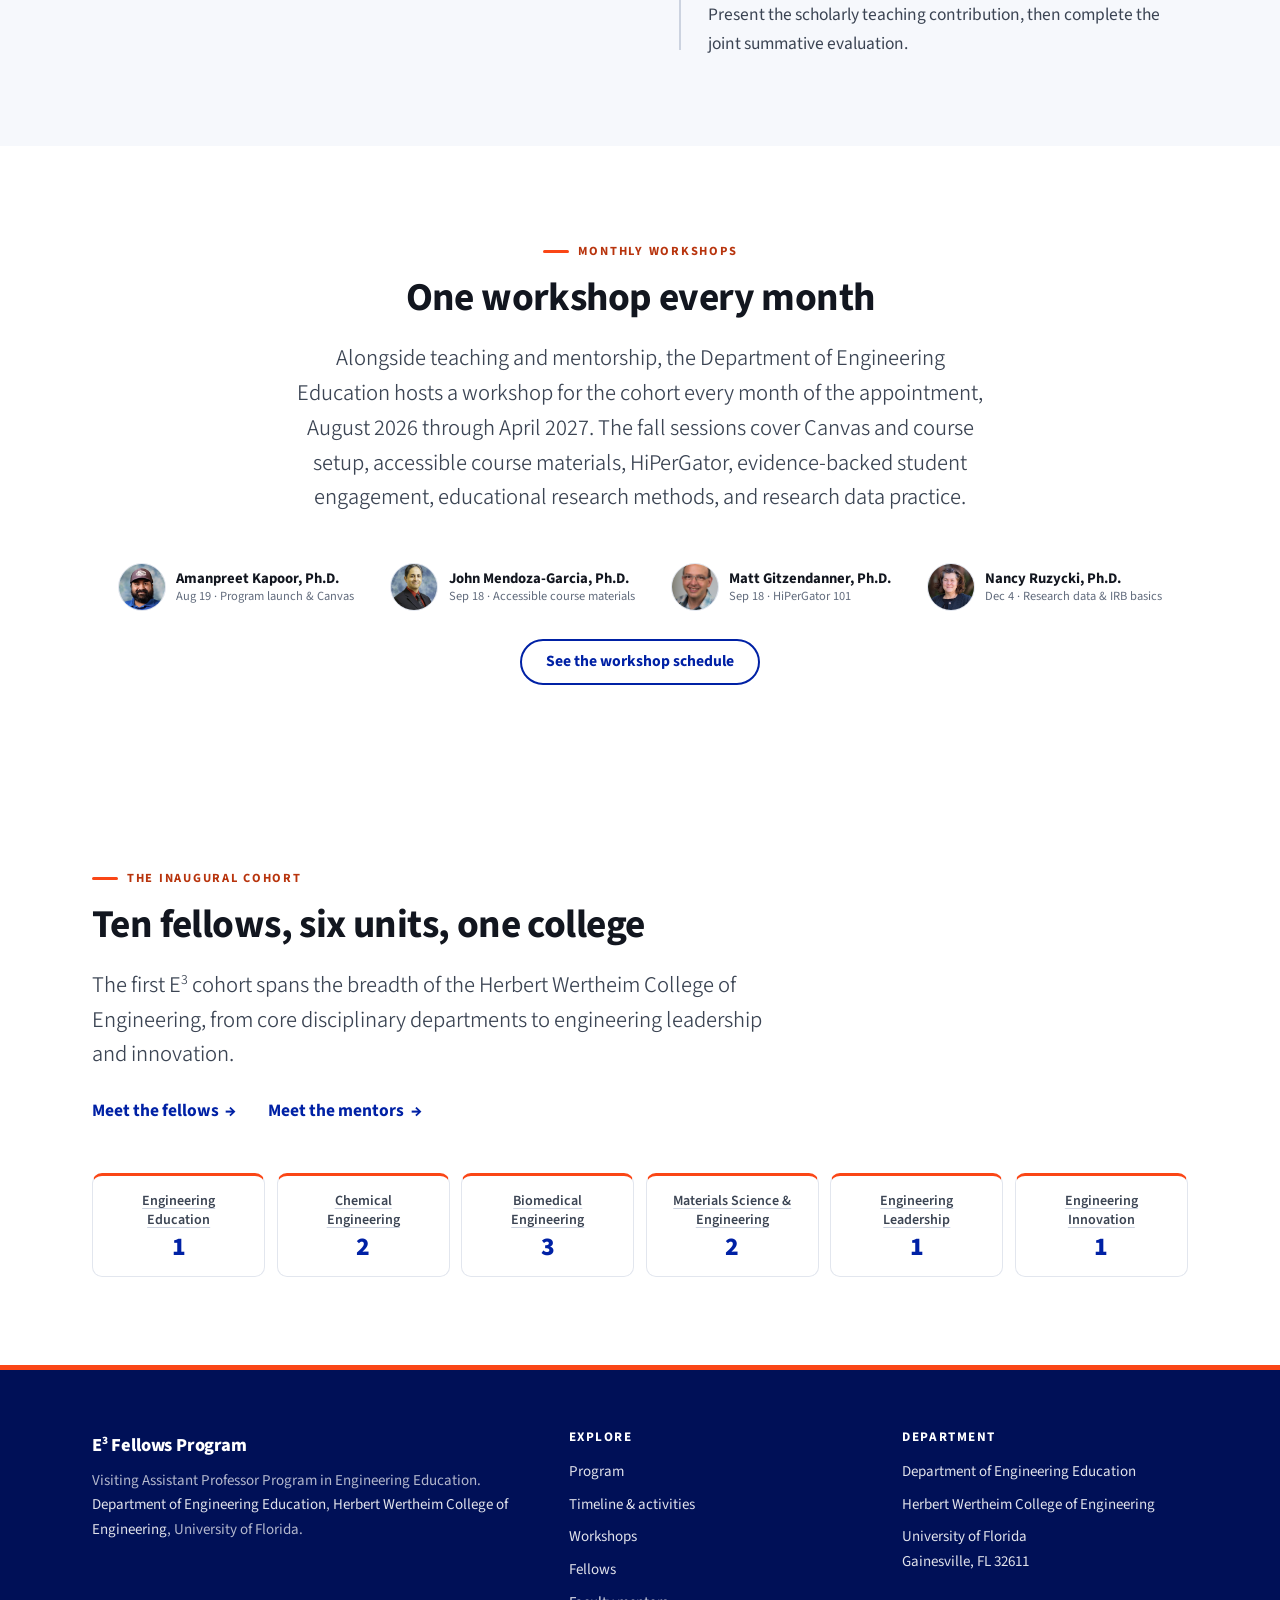
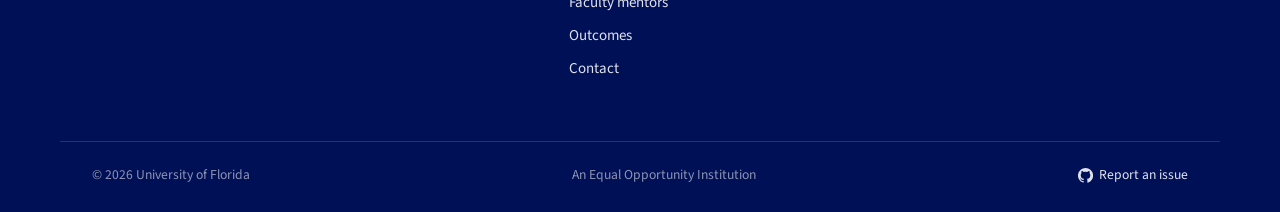
==== commit 68517399: "feat: add workshops section with speaker details and update navigation links" ====
--- a/index.html
+++ b/index.html
@@ -40,6 +40,7 @@
         <li><a href="index.html" aria-current="page">Home</a></li>
         <li><a href="program.html">Program</a></li>
         <li><a href="timeline.html">Timeline</a></li>
+        <li><a href="workshops.html">Workshops</a></li>
         <li><a href="fellows.html">Fellows</a></li>
         <li><a href="mentors.html">Mentors</a></li>
         <li><a href="outcomes.html">Outcomes</a></li>
@@ -269,6 +270,74 @@
     </div>
   </section>
 
+  <!-- ========================== WORKSHOPS ========================== -->
+  <section class="section">
+    <div class="wrap">
+      <div class="section-head section-head--center reveal">
+        <p class="eyebrow">Monthly workshops</p>
+        <h2>One workshop every month</h2>
+        <p class="lede">
+          Alongside teaching and mentorship, the Department of Engineering
+          Education hosts a workshop for the cohort every month of the appointment,
+          August 2026 through April 2027. The fall sessions cover Canvas and course
+          setup, accessible course materials, HiPerGator, evidence-backed student
+          engagement, educational research methods, and research data practice.
+        </p>
+      </div>
+
+      <ul class="speakers speakers--center reveal">
+        <li>
+          <div class="speaker">
+            <div class="speaker__photo">
+              <img src="assets/img/headshots/amanpreet-kapoor.jpg" alt="Headshot of Amanpreet Kapoor" loading="lazy" width="300" height="288">
+            </div>
+            <div>
+              <span class="speaker__name">Amanpreet Kapoor, Ph.D.</span>
+              <span class="speaker__role">Aug 19 &middot; Program launch &amp; Canvas</span>
+            </div>
+          </div>
+        </li>
+        <li>
+          <div class="speaker">
+            <div class="speaker__photo">
+              <img src="assets/img/headshots/john-mendoza-garcia.jpg" alt="Headshot of John Mendoza-Garcia" loading="lazy" width="300" height="400">
+            </div>
+            <div>
+              <span class="speaker__name">John Mendoza-Garcia, Ph.D.</span>
+              <span class="speaker__role">Sep 18 &middot; Accessible course materials</span>
+            </div>
+          </div>
+        </li>
+        <li>
+          <div class="speaker">
+            <div class="speaker__photo">
+              <img src="assets/img/headshots/matt-gitzendanner.jpg" alt="Headshot of Matt Gitzendanner" loading="lazy" width="414" height="532">
+            </div>
+            <div>
+              <span class="speaker__name">Matt Gitzendanner, Ph.D.</span>
+              <span class="speaker__role">Sep 18 &middot; HiPerGator 101</span>
+            </div>
+          </div>
+        </li>
+        <li>
+          <div class="speaker">
+            <div class="speaker__photo">
+              <img src="assets/img/headshots/nancy-ruzycki.jpg" alt="Headshot of Nancy Ruzycki" loading="lazy" width="600" height="600">
+            </div>
+            <div>
+              <span class="speaker__name">Nancy Ruzycki, Ph.D.</span>
+              <span class="speaker__role">Dec 4 &middot; Research data &amp; IRB basics</span>
+            </div>
+          </div>
+        </li>
+      </ul>
+
+      <div class="btn-row" style="justify-content:center">
+        <a class="btn btn--outline" href="workshops.html">See the workshop schedule</a>
+      </div>
+    </div>
+  </section>
+
   <!-- =========================== COHORT ============================ -->
   <section class="section">
     <div class="wrap">
@@ -334,6 +403,7 @@
       <ul>
         <li><a href="program.html">Program</a></li>
         <li><a href="timeline.html">Timeline &amp; activities</a></li>
+        <li><a href="workshops.html">Workshops</a></li>
         <li><a href="fellows.html">Fellows</a></li>
         <li><a href="mentors.html">Faculty mentors</a></li>
         <li><a href="outcomes.html">Outcomes</a></li>
--- a/assets/css/style.css
+++ b/assets/css/style.css
@@ -457,9 +457,9 @@
 .nav a[aria-current="page"] { color: var(--uf-blue); }
 .nav a[aria-current="page"]::after { background: var(--uf-orange); }
 
-/* Breakpoint sits at 1100px: seven links plus the expanded programme name in
-   the lockup need the room. */
-@media (max-width: 1100px) {
+/* Breakpoint sits at 1150px: eight links plus the expanded programme name in
+   the lockup need the room. Raised from 1100px when Workshops joined the nav. */
+@media (max-width: 1150px) {
   .nav-toggle { display: inline-flex; }
   .nav {
     display: none;
@@ -1215,6 +1215,54 @@
   font-weight: 700;
   line-height: 1.35;
 }
+/* Mentor expertise. Every Fellow has two mentors — one for domain knowledge,
+   one for engineering education — so the two are colour-coded to be told
+   apart at a glance. Sits below the blue role badge, so it uses a lighter
+   pill and different hues rather than competing with it. */
+.fellow__kind {
+  align-self: flex-start;
+  max-width: 100%;
+  margin: 0.3rem 0 0;
+  padding: 0.2rem 0.6rem;
+  /* Modest radius, not a full pill: "Education & pedagogy expert" wraps to two
+     lines in a narrow card, and a pill only reads well on one line. Matches
+     the role badge directly above it. */
+  border-radius: var(--r-sm);
+  font-size: 0.7rem;
+  font-weight: 800;
+  letter-spacing: 0.05em;
+  text-transform: uppercase;
+  line-height: 1.35;
+}
+.fellow__kind--domain {
+  background: #eaf3ec;
+  color: #1f6b3a;
+}
+.fellow__kind--education {
+  background: #fff3e9;
+  color: var(--uf-orange-ink);
+}
+
+/* Who this person is paired with: the fellows a mentor mentors, or the mentors
+   a fellow is paired with. */
+.pairings { margin-top: 0.75rem; }
+.pairings__label {
+  margin: 0;
+  color: var(--ink-3);
+  font-size: 0.68rem;
+  font-weight: 700;
+  letter-spacing: 0.07em;
+  text-transform: uppercase;
+}
+.pairings .chips { margin-top: 0.35rem; gap: 0.3rem; }
+/* Names routinely wrap in a narrow column, and a full pill only reads well on
+   one line, so these take the modest radius. */
+.chip--pairing {
+  border-radius: var(--r-sm);
+  font-size: 0.75rem;
+  padding: 0.2rem 0.55rem;
+}
+
 .fellow__bio {
   font-size: 0.9rem;
   line-height: 1.5;
@@ -1327,6 +1375,10 @@
 .person-dialog__body {
   display: flex;
   flex-wrap: wrap;
+  /* Query container: the stacked layout below keys off this element's own
+     width, so it is correct whatever the viewport is doing. */
+  container-type: inline-size;
+  container-name: dialogbody;
   /* align-content packs the lines; align-items stops each item being
      stretched to the line's height. Without the latter the photo is pulled
      to the full height of the text beside it and its aspect-ratio is
@@ -1371,9 +1423,9 @@
    grows or shrinks below its own size; the 45% cap is what makes it shrink
    sensibly once it has wrapped onto its own line. */
 .person-dialog__aside {
-  flex: 0 0 auto;
+  flex: 0 1 240px;
   width: 240px;
-  max-width: 45%;
+  max-width: 100%;
 }
 .person-dialog__photo {
   width: 100%;
@@ -1387,6 +1439,8 @@
   margin: 0.6rem 0 0;
   justify-content: center;
 }
+.person-dialog__aside .pairings { text-align: center; }
+.person-dialog__aside .pairings .chips { justify-content: center; }
 /* The 260px basis is the wrap trigger: when the photo and this basis no
    longer fit on one line, the text wraps beneath. min-width:0 defeats the
    automatic min-content floor so a long word cannot widen the flex item
@@ -1402,6 +1456,22 @@
   object-fit: cover;
   object-position: center 22%;
 }
+/* Narrow dialog: the photo column takes the full width and centres itself, so
+   the headshot keeps a sensible size and the icons and mentee chips have room
+   to sit on one line instead of stacking raggedly in a ~140px gutter. */
+@container dialogbody (max-width: 540px) {
+  .person-dialog__aside {
+    flex-basis: 100%;
+    width: 100%;
+    text-align: center;
+  }
+  .person-dialog__photo {
+    width: 168px;
+    margin-inline: auto;
+  }
+  .person-dialog__aside .pairings { text-align: center; }
+}
+
 .person-dialog__name {
   margin: 0 0 0.3rem;
   font-size: var(--step-2);
@@ -1415,6 +1485,7 @@
   letter-spacing: 0.03em;
   color: var(--uf-orange-ink);
 }
+.person-dialog__text .fellow__kind { display: inline-block; }
 .person-dialog__role {
   margin: 0.15rem 0 0;
   font-weight: 600;
@@ -1514,7 +1585,204 @@
 }
 
 /* --------------------------------------------------------------------------
-   11. Outcomes
+   11. Workshop series
+   -------------------------------------------------------------------------- */
+
+/* One workshop per row: a sticky-feeling date rail on the left, the session
+   itself on the right. Collapses to a single column on narrow screens. */
+.workshops {
+  display: grid;
+  gap: clamp(1.1rem, 2.4vw, 1.6rem);
+  list-style: none;
+  margin: 0;
+  padding: 0;
+}
+.workshops > li { margin: 0; }
+
+.workshop {
+  display: grid;
+  grid-template-columns: 148px 1fr;
+  gap: clamp(1.1rem, 3vw, 2rem);
+  padding: clamp(1.25rem, 2.6vw, 1.75rem);
+  background: #fff;
+  border: 1px solid var(--line);
+  border-radius: var(--r-lg);
+  box-shadow: var(--shadow-sm);
+}
+.workshop--next { border-color: #f6c9b4; }
+
+/* Date rail */
+.workshop__when {
+  border-right: 1px solid var(--line);
+  padding-right: clamp(0.75rem, 2vw, 1.25rem);
+}
+.workshop__date {
+  display: block;
+  color: var(--ink);
+  font-weight: 800;
+  font-size: 1.5rem;
+  line-height: 1.05;
+  letter-spacing: -0.02em;
+}
+.workshop__month {
+  display: block;
+  color: var(--uf-orange-ink);
+  font-size: 0.72rem;
+  font-weight: 700;
+  letter-spacing: 0.12em;
+  text-transform: uppercase;
+}
+/* A month whose day is not fixed yet: same rail, smaller and muted, so the
+   scheduled sessions above still read as the firm ones. */
+.workshop__date--tba {
+  font-size: 0.95rem;
+  font-weight: 700;
+  color: var(--ink-3);
+  font-style: italic;
+  letter-spacing: 0;
+}
+.workshop__year {
+  display: block;
+  margin-top: 0.15rem;
+  color: var(--ink-3);
+  font-size: 0.8rem;
+}
+.workshop__num {
+  display: inline-block;
+  margin-top: 0.7rem;
+  padding: 0.15rem 0.5rem;
+  border: 1px solid var(--line-strong);
+  border-radius: 999px;
+  color: var(--ink-3);
+  font-size: 0.66rem;
+  font-weight: 700;
+  letter-spacing: 0.09em;
+  text-transform: uppercase;
+}
+
+/* Session body */
+.workshop__title {
+  margin: 0 0 0.5rem;
+  font-size: var(--step-1);
+}
+.workshop__intro {
+  margin: 0 0 0.9rem;
+  color: var(--ink-2);
+}
+
+/* Agenda / sub-session bullets */
+.workshop__agenda {
+  margin: 0.4rem 0 0;
+  padding: 0;
+  list-style: none;
+}
+.workshop__agenda > li {
+  position: relative;
+  margin: 0 0 0.5rem;
+  padding-left: 1.25rem;
+  font-size: 0.94rem;
+  line-height: 1.55;
+}
+.workshop__agenda > li::before {
+  content: "";
+  position: absolute;
+  left: 0;
+  top: 0.62em;
+  width: 6px;
+  height: 6px;
+  border-radius: 50%;
+  background: var(--uf-blue);
+}
+.workshop__agenda b {
+  color: var(--ink);
+  font-weight: 700;
+}
+
+/* Speaker strip — small round headshots under the session */
+.speakers {
+  display: flex;
+  flex-wrap: wrap;
+  gap: 0.65rem 1.5rem;
+  list-style: none;
+  margin: 1.1rem 0 0;
+  padding: 0.95rem 0 0;
+  border-top: 1px solid var(--line);
+}
+.speakers > li { margin: 0; }
+
+.speaker {
+  display: flex;
+  align-items: center;
+  gap: 0.65rem;
+}
+.speaker__photo {
+  flex: none;
+  width: 48px;
+  height: 48px;
+  border-radius: 50%;
+  overflow: hidden;
+  background: var(--surface-3);
+  border: 1px solid var(--line);
+}
+.speaker__photo img {
+  width: 100%;
+  height: 100%;
+  object-fit: cover;
+  object-position: center 22%;
+}
+/* Same silhouette treatment the fellow cards use, at speaker scale. */
+.speaker__photo--tba {
+  display: grid;
+  place-items: center;
+  background: linear-gradient(150deg, var(--surface-3), #dde4f2);
+  color: #9aa6bd;
+  border-style: dashed;
+  border-color: var(--line-strong);
+}
+.speaker__photo--tba svg { width: 55%; height: 55%; }
+
+.speaker__name {
+  display: block;
+  color: var(--ink);
+  font-weight: 700;
+  font-size: 0.92rem;
+  line-height: 1.3;
+}
+.speaker__role {
+  display: block;
+  color: var(--ink-3);
+  font-size: 0.78rem;
+  line-height: 1.35;
+}
+.speaker__name a { text-decoration: none; }
+.speaker__name a:hover { text-decoration: underline; }
+
+/* Standalone speaker row (the home-page teaser): no session above it to be
+   divided from, so it drops the rule and centres instead. */
+.speakers--center {
+  justify-content: center;
+  gap: 1.1rem 2.25rem;
+  border-top: 0;
+  margin-top: 2rem;
+  padding-top: 0;
+}
+
+@media (max-width: 700px) {
+  .workshop { grid-template-columns: 1fr; }
+  .workshop__when {
+    display: flex;
+    align-items: baseline;
+    gap: 0.5rem;
+    border-right: 0;
+    border-bottom: 1px solid var(--line);
+    padding: 0 0 0.75rem;
+  }
+  .workshop__date { font-size: 1.2rem; }
+  .workshop__num { margin-top: 0; margin-left: auto; }
+}
+
+/* --------------------------------------------------------------------------
+   12. Outcomes
    -------------------------------------------------------------------------- */
 .req {
   display: grid;
@@ -1570,7 +1838,7 @@
 .placeholder-note strong { color: var(--ink-2); }
 
 /* --------------------------------------------------------------------------
-   12. CTA band
+   13. CTA band
    -------------------------------------------------------------------------- */
 .cta {
   background: var(--uf-blue);
@@ -1660,7 +1928,7 @@
 }
 
 /* --------------------------------------------------------------------------
-   13. Footer
+   14. Footer
    -------------------------------------------------------------------------- */
 .site-footer {
   background: var(--uf-blue-900);
@@ -1726,7 +1994,7 @@
 .footer-repo svg { width: 15px; height: 15px; flex: none; }
 
 /* --------------------------------------------------------------------------
-   14. Motion
+   15. Motion
    -------------------------------------------------------------------------- */
 /* Only hide content when JS is confirmed available (the inline snippet in each
    page's <head> sets .js). Without this gate, a failed main.js would leave the
@@ -1755,7 +2023,7 @@
 }
 
 /* --------------------------------------------------------------------------
-   15. Print
+   16. Print
    -------------------------------------------------------------------------- */
 @media print {
   .site-header, .topbar, .site-footer, .cta, .btn-row, .filters,
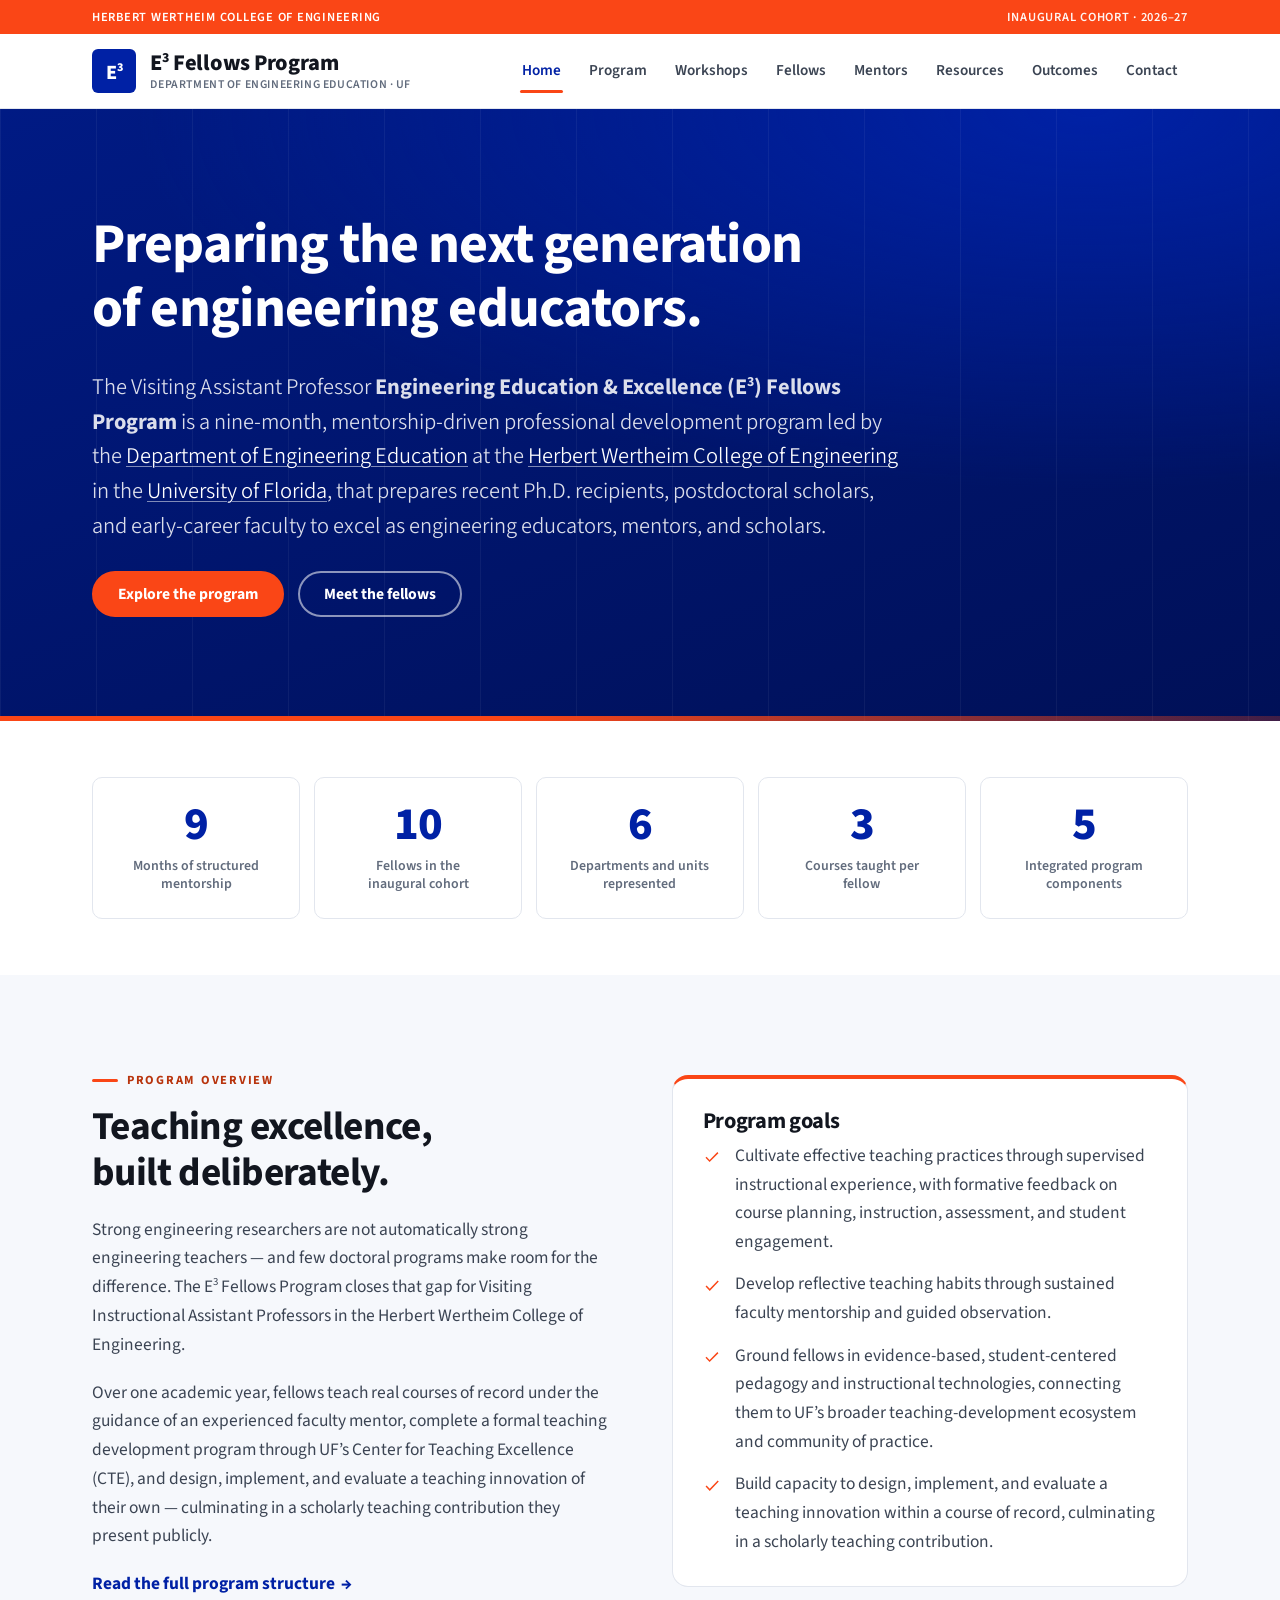
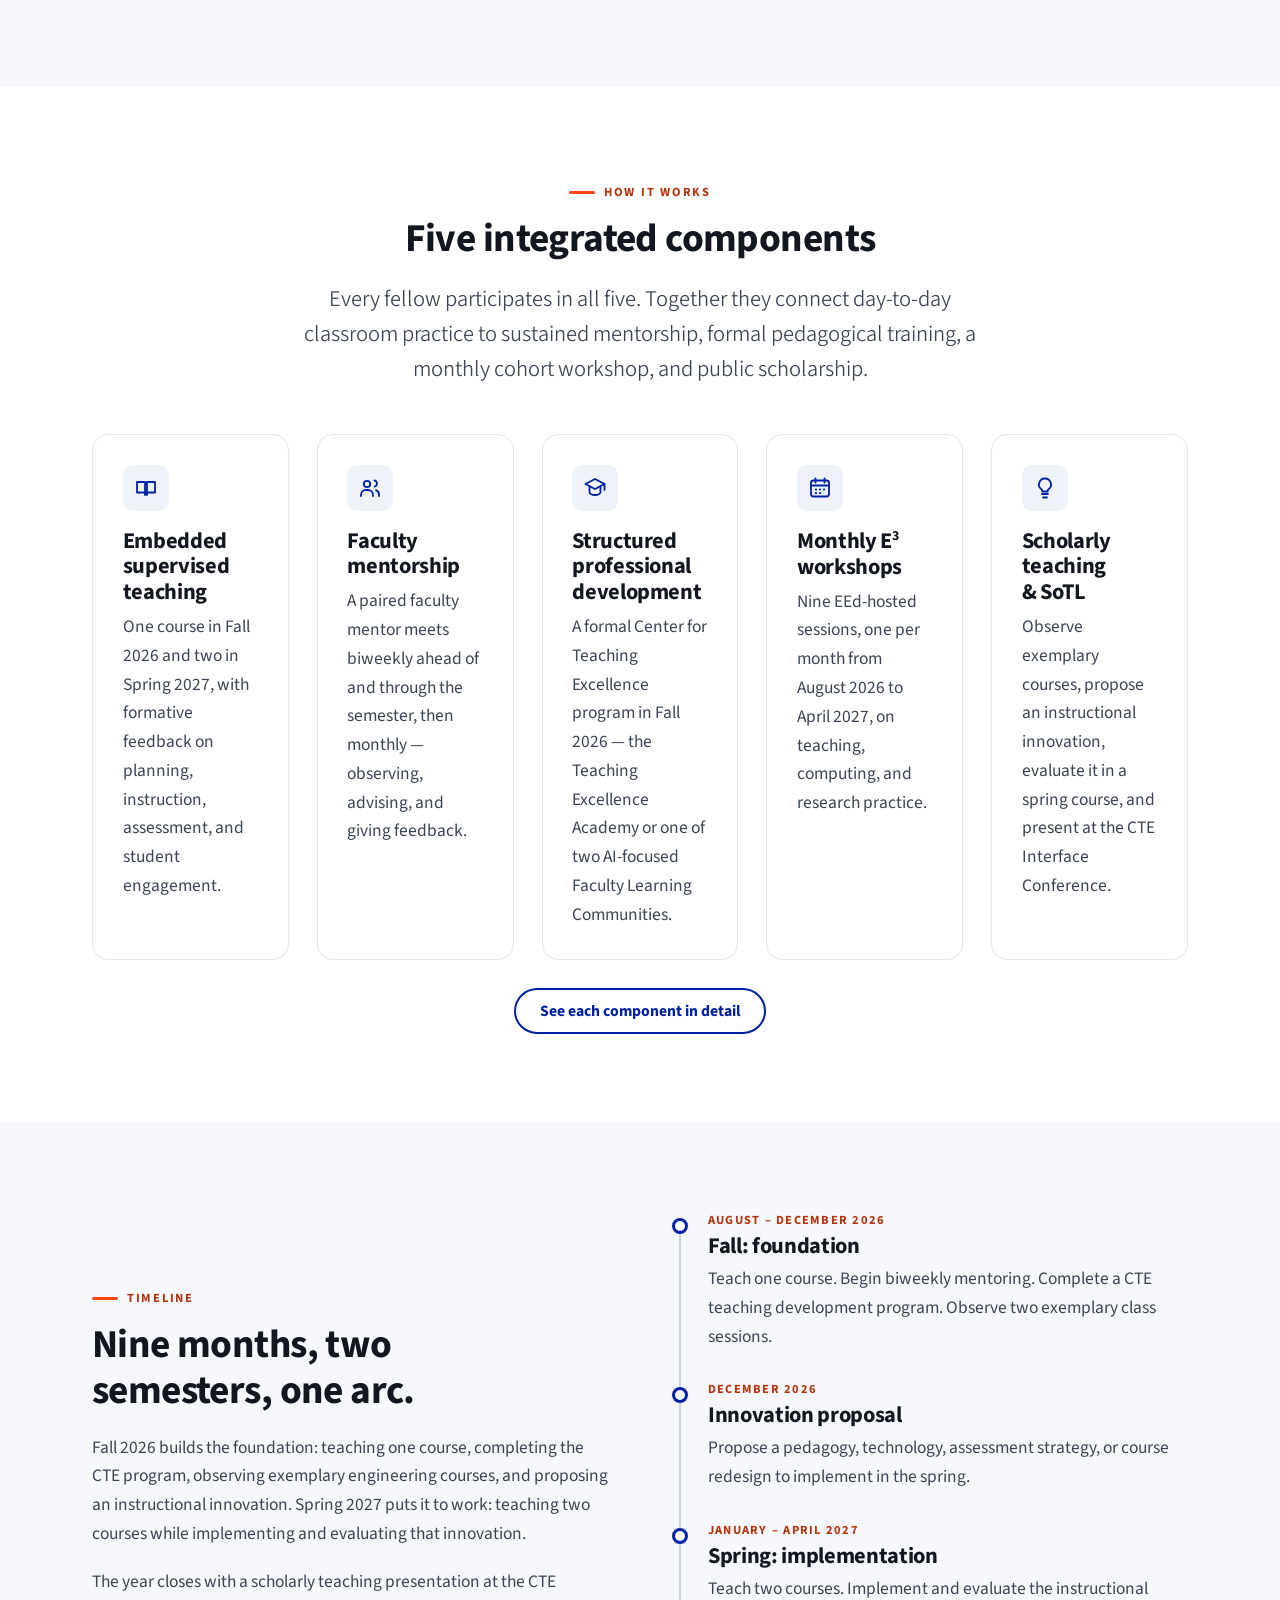
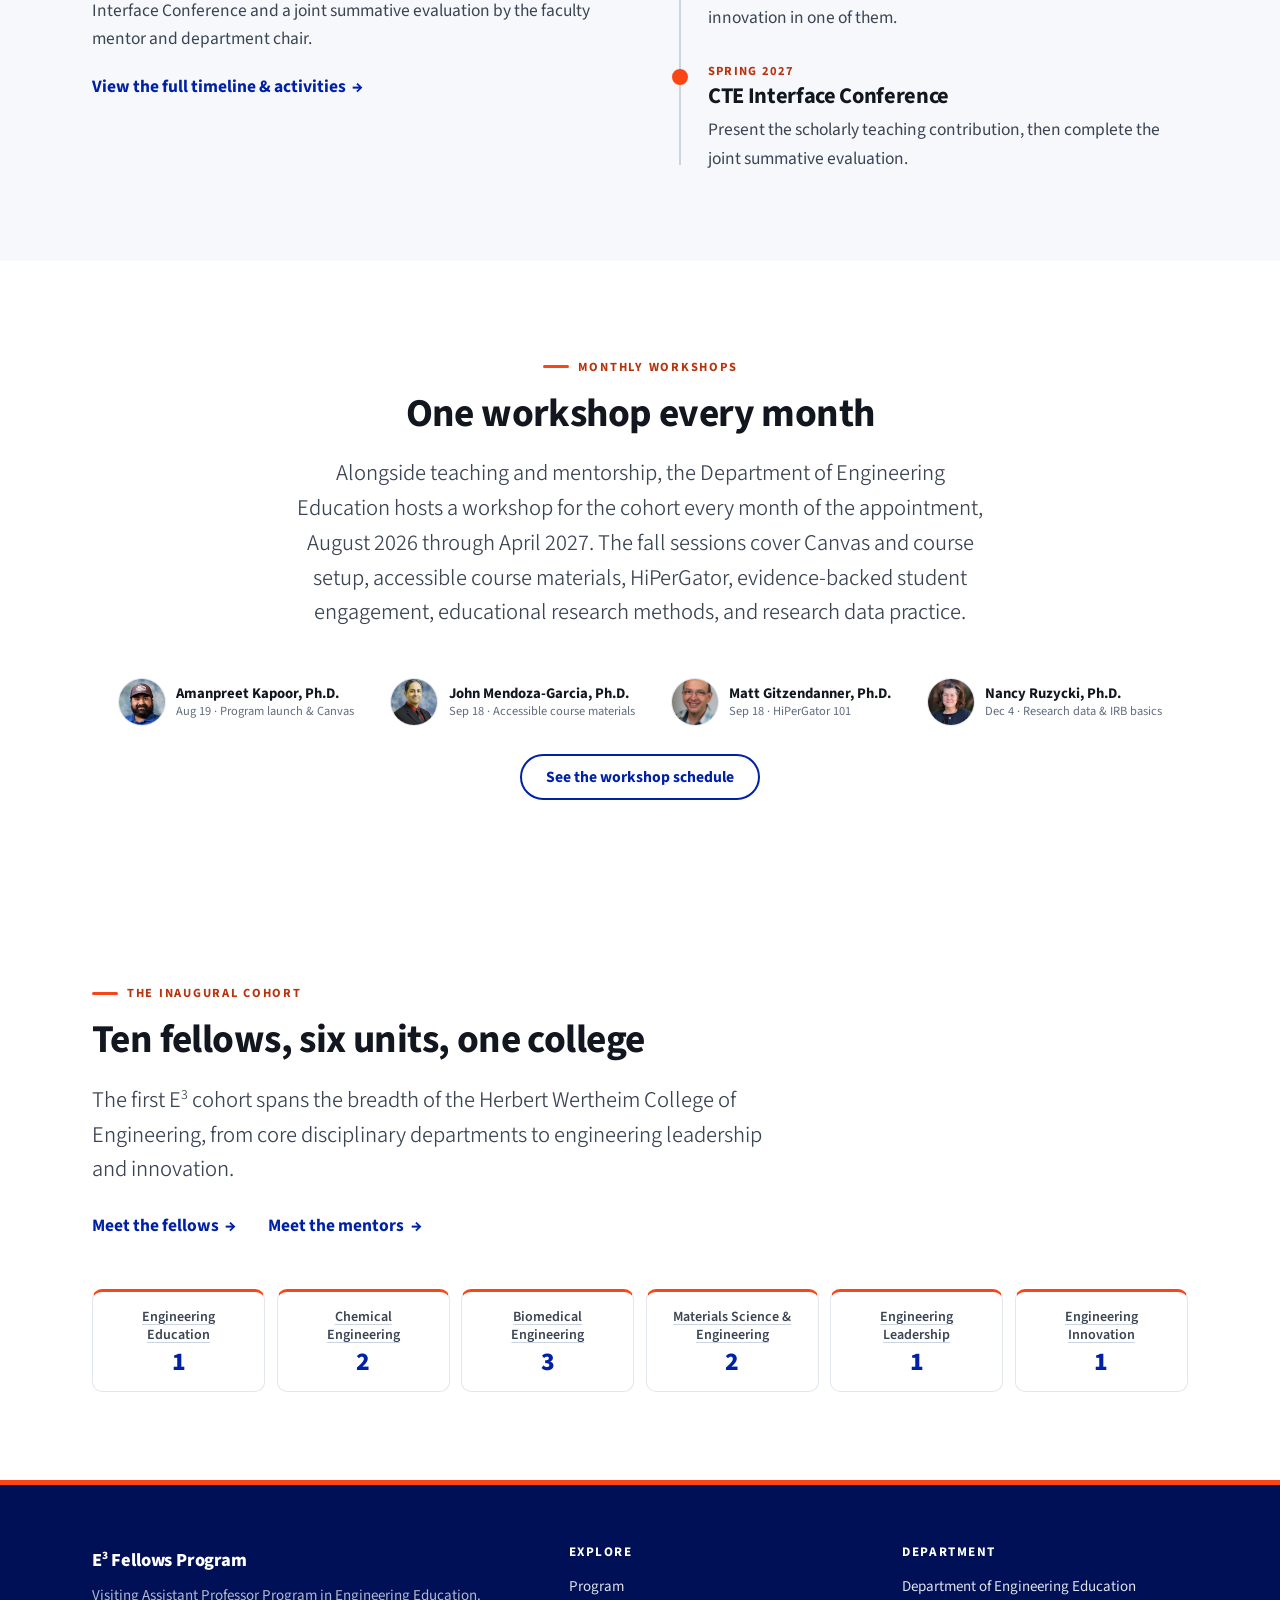
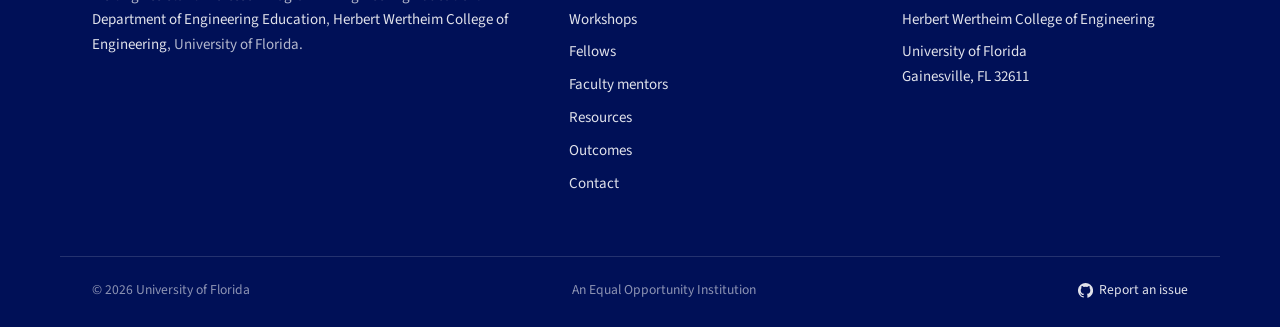
==== commit 09dabddf: "Update navigation and content across multiple pages; remove timeline.html, integrate timeline into p" ====
--- a/index.html
+++ b/index.html
@@ -39,10 +39,10 @@
       <ul>
         <li><a href="index.html" aria-current="page">Home</a></li>
         <li><a href="program.html">Program</a></li>
-        <li><a href="timeline.html">Timeline</a></li>
         <li><a href="workshops.html">Workshops</a></li>
         <li><a href="fellows.html">Fellows</a></li>
         <li><a href="mentors.html">Mentors</a></li>
+        <li><a href="resources.html">Resources</a></li>
         <li><a href="outcomes.html">Outcomes</a></li>
         <li><a href="contact.html">Contact</a></li>
       </ul>
@@ -98,7 +98,7 @@
           <span class="stat__label">Courses taught per fellow</span>
         </div>
         <div class="stat">
-          <span class="stat__num">4</span>
+          <span class="stat__num">5</span>
           <span class="stat__label">Integrated program components</span>
         </div>
       </div>
@@ -153,15 +153,15 @@
     <div class="wrap">
       <div class="section-head section-head--center reveal">
         <p class="eyebrow">How it works</p>
-        <h2>Four integrated components</h2>
+        <h2>Five integrated components</h2>
         <p class="lede">
-          Every fellow participates in all four. Together they connect day-to-day
+          Every fellow participates in all five. Together they connect day-to-day
           classroom practice to sustained mentorship, formal pedagogical training,
-          and public scholarship.
-        </p>
-      </div>
-
-      <div class="grid grid--4">
+          a monthly cohort workshop, and public scholarship.
+        </p>
+      </div>
+
+      <div class="grid grid--5">
         <article class="card card--link reveal">
           <div class="card__icon" aria-hidden="true">
             <svg viewBox="0 0 24 24" fill="none" stroke="currentColor" stroke-width="1.8" stroke-linecap="round" stroke-linejoin="round">
@@ -200,6 +200,23 @@
           <p>A formal Center for Teaching Excellence program in Fall 2026 &mdash;
             the Teaching Excellence Academy or one of two AI-focused Faculty
             Learning Communities.</p>
+        </article>
+
+        <article class="card card--link reveal">
+          <div class="card__icon" aria-hidden="true">
+            <svg viewBox="0 0 24 24" fill="none" stroke="currentColor" stroke-width="1.8" stroke-linecap="round" stroke-linejoin="round">
+              <rect x="3" y="4.5" width="18" height="16" rx="2.5"/>
+              <path d="M3 9.5h18"/><path d="M7.5 2.5v4"/><path d="M16.5 2.5v4"/>
+              <circle cx="8" cy="13.5" r="1.1" fill="currentColor" stroke="none"/>
+              <circle cx="12" cy="13.5" r="1.1" fill="currentColor" stroke="none"/>
+              <circle cx="16" cy="13.5" r="1.1" fill="currentColor" stroke="none"/>
+              <circle cx="8" cy="17.2" r="1.1" fill="currentColor" stroke="none"/>
+              <circle cx="12" cy="17.2" r="1.1" fill="currentColor" stroke="none"/>
+            </svg>
+          </div>
+          <h3>Monthly E<sup>3</sup> workshops</h3>
+          <p>Nine EEd-hosted sessions, one per month from August 2026 to April 2027,
+            on teaching, computing, and research practice.</p>
         </article>
 
         <article class="card card--link reveal">
@@ -238,7 +255,7 @@
           Interface Conference and a joint summative evaluation by the faculty
           mentor and department chair.
         </p>
-        <p><a class="arrow-link" href="timeline.html">View the full timeline &amp; activities</a></p>
+        <p><a class="arrow-link" href="program.html#timeline">View the full timeline &amp; activities</a></p>
       </div>
 
       <ol class="phases reveal">
@@ -402,10 +419,10 @@
       <h4>Explore</h4>
       <ul>
         <li><a href="program.html">Program</a></li>
-        <li><a href="timeline.html">Timeline &amp; activities</a></li>
         <li><a href="workshops.html">Workshops</a></li>
         <li><a href="fellows.html">Fellows</a></li>
         <li><a href="mentors.html">Faculty mentors</a></li>
+        <li><a href="resources.html">Resources</a></li>
         <li><a href="outcomes.html">Outcomes</a></li>
         <li><a href="contact.html">Contact</a></li>
       </ul>
--- a/assets/css/style.css
+++ b/assets/css/style.css
@@ -175,6 +175,13 @@
 }
 .section--tight { padding-block: clamp(2.25rem, 5vw, 3.5rem); }
 .section--alt { background: var(--surface-2); }
+/* A section that has to read as a break from what surrounds it: its own surface,
+   distinct from both white and `--alt`, plus an accent rule across the top. The
+   rule matches the 4px orange edge `.card--accent` uses. */
+.section--rule {
+  background: var(--surface-3);
+  border-top: 4px solid var(--uf-orange);
+}
 .section--ink {
   background: var(--uf-blue-900);
   color: rgba(255, 255, 255, 0.82);
@@ -381,7 +388,7 @@
 .brand__text { display: grid; line-height: 1.2; }
 .brand__title {
   font-weight: 800;
-  font-size: 0.95rem;
+  font-size: 1.4rem;
   line-height: 1.22;
   max-width: 30ch;
   letter-spacing: -0.01em;
@@ -663,6 +670,19 @@
 .grid--3 { grid-template-columns: repeat(auto-fit, minmax(270px, 1fr)); }
 .grid--4 { grid-template-columns: repeat(auto-fit, minmax(215px, 1fr)); }
 
+/* Five across, stepped down explicitly. auto-fit would fit only four columns at
+   the wrap width and strand the fifth card alone on a second row. */
+.grid--5 { grid-template-columns: repeat(5, minmax(0, 1fr)); }
+@media (max-width: 1100px) {
+  .grid--5 { grid-template-columns: repeat(3, minmax(0, 1fr)); }
+}
+@media (max-width: 780px) {
+  .grid--5 { grid-template-columns: repeat(2, minmax(0, 1fr)); }
+}
+@media (max-width: 520px) {
+  .grid--5 { grid-template-columns: 1fr; }
+}
+
 .card {
   display: flex;
   flex-direction: column;
@@ -1588,11 +1608,15 @@
    11. Workshop series
    -------------------------------------------------------------------------- */
 
-/* One workshop per row: a sticky-feeling date rail on the left, the session
-   itself on the right. Collapses to a single column on narrow screens. */
+/* One workshop per card: the title on the header line with the session number
+   and date as chips beside it, the agenda folded away in a <details> below,
+   and the speakers always on show under it. */
 .workshops {
   display: grid;
   gap: clamp(1.1rem, 2.4vw, 1.6rem);
+  /* Capped so the agenda lines keep a readable measure: at full wrap width the
+     card would set 100-character lines. */
+  max-width: 920px;
   list-style: none;
   margin: 0;
   padding: 0;
@@ -1600,75 +1624,81 @@
 .workshops > li { margin: 0; }
 
 .workshop {
-  display: grid;
-  grid-template-columns: 148px 1fr;
-  gap: clamp(1.1rem, 3vw, 2rem);
   padding: clamp(1.25rem, 2.6vw, 1.75rem);
   background: #fff;
   border: 1px solid var(--line);
   border-radius: var(--r-lg);
   box-shadow: var(--shadow-sm);
 }
-.workshop--next { border-color: #f6c9b4; }
-
-/* Date rail */
-.workshop__when {
-  border-right: 1px solid var(--line);
-  padding-right: clamp(0.75rem, 2vw, 1.25rem);
-}
-.workshop__date {
-  display: block;
+
+/* Header: numbered title left, date chip right. A long title pushes the chip
+   onto its own row, where `margin-left: auto` keeps it right-aligned rather than
+   snapping to the left edge and making the cards look inconsistent. */
+.workshop__head {
+  display: flex;
+  flex-wrap: wrap;
+  align-items: baseline;
+  gap: 0.5rem 1.25rem;
+}
+.workshop__title {
+  flex: 1 1 22rem;
+  margin: 0;
+  font-size: var(--step-1);
+}
+/* Overrides the .chips top margin: this sits on the title's line, not under it. */
+.workshop__meta {
+  flex: none;
+  margin: 0 0 0 auto;
+  gap: 0.4rem;
+}
+.chip--when {
   color: var(--ink);
-  font-weight: 800;
-  font-size: 1.5rem;
-  line-height: 1.05;
-  letter-spacing: -0.02em;
-}
-.workshop__month {
-  display: block;
-  color: var(--uf-orange-ink);
-  font-size: 0.72rem;
+  font-weight: 600;
+}
+
+/* Collapsed by default: the schedule reads as a list of titles and dates, and
+   only opens up where someone wants the agenda. */
+.workshop__details {
+  margin-top: 1.1rem;
+  border-top: 1px solid var(--line);
+}
+.workshop__details > summary {
+  display: flex;
+  align-items: center;
+  gap: 0.45rem;
+  padding: 0.8rem 0 0;
+  color: var(--uf-blue);
+  font-size: 0.88rem;
   font-weight: 700;
-  letter-spacing: 0.12em;
-  text-transform: uppercase;
-}
-/* A month whose day is not fixed yet: same rail, smaller and muted, so the
-   scheduled sessions above still read as the firm ones. */
-.workshop__date--tba {
-  font-size: 0.95rem;
-  font-weight: 700;
-  color: var(--ink-3);
-  font-style: italic;
-  letter-spacing: 0;
-}
-.workshop__year {
-  display: block;
-  margin-top: 0.15rem;
-  color: var(--ink-3);
-  font-size: 0.8rem;
-}
-.workshop__num {
-  display: inline-block;
-  margin-top: 0.7rem;
-  padding: 0.15rem 0.5rem;
-  border: 1px solid var(--line-strong);
-  border-radius: 999px;
-  color: var(--ink-3);
-  font-size: 0.66rem;
-  font-weight: 700;
-  letter-spacing: 0.09em;
-  text-transform: uppercase;
-}
-
-/* Session body */
-.workshop__title {
-  margin: 0 0 0.5rem;
-  font-size: var(--step-1);
-}
+  cursor: pointer;
+  list-style: none; /* Firefox's default triangle */
+}
+.workshop__details > summary::-webkit-details-marker { display: none; }
+.workshop__details > summary:hover { color: var(--uf-orange-ink); }
+.workshop__details > summary::after {
+  content: "";
+  width: 8px;
+  height: 8px;
+  border-right: 2px solid currentColor;
+  border-bottom: 2px solid currentColor;
+  transform: translateY(-2px) rotate(45deg);
+  transition: transform 0.18s;
+}
+.workshop__details[open] > summary::after {
+  transform: translateY(2px) rotate(225deg);
+}
+.workshop__details > summary:focus-visible {
+  outline: 2px solid var(--uf-blue);
+  outline-offset: 3px;
+  border-radius: var(--r-sm);
+}
+.workshop__body { padding-top: 0.9rem; }
+
 .workshop__intro {
   margin: 0 0 0.9rem;
   color: var(--ink-2);
 }
+.workshop__intro:last-child { margin-bottom: 0; }
 
 /* Agenda / sub-session bullets */
 .workshop__agenda {
@@ -1765,20 +1795,6 @@
   border-top: 0;
   margin-top: 2rem;
   padding-top: 0;
-}
-
-@media (max-width: 700px) {
-  .workshop { grid-template-columns: 1fr; }
-  .workshop__when {
-    display: flex;
-    align-items: baseline;
-    gap: 0.5rem;
-    border-right: 0;
-    border-bottom: 1px solid var(--line);
-    padding: 0 0 0.75rem;
-  }
-  .workshop__date { font-size: 1.2rem; }
-  .workshop__num { margin-top: 0; margin-left: auto; }
 }
 
 /* --------------------------------------------------------------------------
@@ -1994,7 +2010,261 @@
 .footer-repo svg { width: 15px; height: 15px; flex: none; }
 
 /* --------------------------------------------------------------------------
-   15. Motion
+   15. Step timeline
+   The five moves of a mentoring meeting, read left to right: a numbered node
+   per step with a rule running between the nodes.
+   -------------------------------------------------------------------------- */
+.steps__heading { margin-bottom: 0.4rem; }
+
+.steps {
+  display: grid;
+  grid-template-columns: repeat(5, minmax(0, 1fr));
+  gap: 0 1.25rem;
+  counter-reset: step;
+  list-style: none;
+  margin: 1.75rem 0 0;
+  padding: 0;
+}
+
+.step {
+  position: relative;
+  margin: 0;
+  padding-top: 3.75rem; /* clears the node */
+  counter-increment: step;
+}
+
+.step::before {
+  content: counter(step, decimal-leading-zero);
+  position: absolute;
+  top: 0;
+  left: 0;
+  display: grid;
+  place-items: center;
+  width: 2.75rem;
+  height: 2.75rem;
+  border-radius: 50%;
+  background: var(--uf-blue);
+  color: #fff;
+  font-size: 0.92rem;
+  font-weight: 800;
+  letter-spacing: -0.01em;
+  /* Sits above the connector rule that runs underneath it. */
+  z-index: 1;
+}
+
+/* The connector reaches from this node across the column gap to the next one:
+   the column width, less this node, plus the gap. */
+.step::after {
+  content: "";
+  position: absolute;
+  top: 1.375rem;
+  left: 2.75rem;
+  width: calc(100% - 1.5rem);
+  height: 2px;
+  background: var(--line-strong);
+}
+.step:last-child::after { content: none; }
+
+.step__title {
+  margin: 0 0 0.1rem;
+  font-size: 1.02rem;
+  line-height: 1.25;
+}
+.step__when {
+  margin: 0 0 0.55rem;
+  color: var(--uf-orange-ink);
+  font-size: 0.76rem;
+  font-weight: 700;
+  letter-spacing: 0.06em;
+  text-transform: uppercase;
+}
+.step__text {
+  margin: 0;
+  color: var(--ink-2);
+  font-size: 0.91rem;
+  line-height: 1.55;
+}
+
+/* Below the five-column width the row would squeeze past readability. It
+   reflows into a plain grid, and the connectors go — they would otherwise point
+   off the end of each wrapped row into empty space. */
+@media (max-width: 1080px) {
+  .steps { grid-template-columns: repeat(auto-fit, minmax(220px, 1fr)); gap: 1.75rem 1.25rem; }
+  .step::after { content: none; }
+}
+@media (max-width: 520px) {
+  .steps { grid-template-columns: 1fr; gap: 1.5rem; }
+  .step { padding-top: 0; padding-left: 3.5rem; min-height: 2.75rem; }
+  .step::before { top: -0.15rem; }
+}
+
+/* --------------------------------------------------------------------------
+   16. Mentor worksheets
+   Fillable forms that have to work three ways: typed into on screen, printed
+   blank and written on, and printed after typing as a PDF record.
+   -------------------------------------------------------------------------- */
+.sheet {
+  border-top: 1px solid var(--line);
+}
+.sheet:first-of-type { border-top: 0; }
+
+.sheet__head {
+  display: flex;
+  flex-wrap: wrap;
+  align-items: flex-end;
+  justify-content: space-between;
+  gap: 1rem 1.5rem;
+  padding-bottom: 1.1rem;
+  margin-bottom: 1.5rem;
+  border-bottom: 2px solid var(--uf-blue);
+}
+.sheet__head h2 { margin: 0.25rem 0 0.35rem; }
+.sheet__head .eyebrow { margin-bottom: 0; }
+
+.sheet__when {
+  margin: 0;
+  color: var(--ink-3);
+  font-size: var(--step--1);
+  font-weight: 600;
+}
+
+.sheet__print { flex: none; }
+
+.sheet__intro {
+  max-width: 68ch;
+  color: var(--ink-2);
+}
+
+/* Section rules inside a sheet, so a long form still reads as parts. */
+.sheet__section {
+  display: flex;
+  align-items: baseline;
+  gap: 0.75rem;
+  margin: 2.25rem 0 1rem;
+  padding-bottom: 0.4rem;
+  border-bottom: 1px solid var(--line);
+  font-size: var(--step-1);
+}
+.sheet__mins {
+  margin-left: auto;
+  color: var(--ink-3);
+  font-size: var(--step--1);
+  font-weight: 600;
+  white-space: nowrap;
+}
+
+/* Fields ------------------------------------------------------------------ */
+.field { display: grid; gap: 0.35rem; margin: 0 0 1.1rem; }
+
+.field label {
+  color: var(--ink);
+  font-size: 0.94rem;
+  font-weight: 700;
+  line-height: 1.4;
+}
+
+.field__hint {
+  display: block;
+  margin-top: 0.15rem;
+  color: var(--ink-3);
+  font-size: 0.87rem;
+  font-weight: 400;
+  font-style: italic;
+}
+
+.field input[type="text"],
+.field textarea,
+.sheet__table input[type="text"] {
+  width: 100%;
+  padding: 0.55rem 0.7rem;
+  border: 1px solid var(--line-strong);
+  border-radius: var(--r-sm);
+  background: #fff;
+  color: var(--ink);
+  font: inherit;
+  font-size: 0.97rem;
+}
+.field textarea {
+  min-height: 3.2rem;
+  resize: vertical;
+  line-height: 1.55;
+}
+
+.field input[type="text"]:focus,
+.field textarea:focus,
+.sheet__table input[type="text"]:focus {
+  outline: 2px solid var(--uf-blue);
+  outline-offset: 1px;
+  border-color: var(--uf-blue);
+}
+
+.sheet__grid {
+  display: grid;
+  grid-template-columns: repeat(auto-fit, minmax(240px, 1fr));
+  gap: 0 1.25rem;
+}
+/* Side-by-side fields whose labels wrap to different line counts would
+   otherwise put their inputs at different heights: pin the label to the top of
+   the cell and the input to the bottom so the row keeps one baseline. */
+.sheet__grid > .field { align-content: space-between; }
+.sheet__grid > .field input[type="text"] { align-self: end; }
+
+.sheet__ol { margin: 0; padding-left: 1.25rem; }
+.sheet__ol > li { margin-bottom: 0.5rem; }
+
+.sheet__sign {
+  display: grid;
+  grid-template-columns: repeat(auto-fit, minmax(200px, 1fr));
+  gap: 0 1.25rem;
+  margin-top: 2rem;
+  padding-top: 1.25rem;
+  border-top: 1px solid var(--line);
+}
+
+/* Tables ------------------------------------------------------------------ */
+.sheet__table {
+  width: 100%;
+  margin: 0 0 1.5rem;
+  border-collapse: collapse;
+  table-layout: fixed;
+}
+.sheet__table th {
+  padding: 0 0 0.45rem;
+  color: var(--ink);
+  font-size: 0.9rem;
+  font-weight: 700;
+  text-align: left;
+}
+.sheet__table td { padding: 0 0.4rem 0.5rem 0; vertical-align: top; }
+.sheet__table td:last-child { padding-right: 0; }
+
+/* Action rows: a wide "what", then two narrow columns. */
+.sheet__table th:nth-child(2),
+.sheet__table th:nth-child(3) { width: 22%; }
+/* Observation and evidence rows divide more evenly. */
+.sheet__table--obs th:nth-child(1) { width: 20%; }
+.sheet__table--obs th:nth-child(2),
+.sheet__table--obs th:nth-child(3) { width: 40%; }
+
+@media (max-width: 620px) {
+  .sheet__table,
+  .sheet__table thead,
+  .sheet__table tbody,
+  .sheet__table tr,
+  .sheet__table td { display: block; width: 100%; }
+  .sheet__table thead { display: none; }
+  .sheet__table tr {
+    margin-bottom: 0.9rem;
+    padding-bottom: 0.4rem;
+    border-bottom: 1px solid var(--line);
+  }
+  .sheet__table td { padding: 0 0 0.4rem; }
+}
+
+.sheet-notice { border-left-color: var(--uf-blue); }
+
+/* --------------------------------------------------------------------------
+   17. Motion
    -------------------------------------------------------------------------- */
 /* Only hide content when JS is confirmed available (the inline snippet in each
    page's <head> sets .js). Without this gate, a failed main.js would leave the
@@ -2023,7 +2293,7 @@
 }
 
 /* --------------------------------------------------------------------------
-   16. Print
+   18. Print
    -------------------------------------------------------------------------- */
 @media print {
   .site-header, .topbar, .site-footer, .cta, .btn-row, .filters,
@@ -2032,4 +2302,43 @@
   .hero h1, .hero .lede { color: #000; }
   body { color: #000; }
   .gantt { min-width: 0; }
-}
+
+  /* Reveal animates on scroll; anything below the fold is still at opacity 0
+     when the print snapshot is taken, so it would print as blank space. */
+  .js .reveal { opacity: 1 !important; transform: none !important; }
+
+  /* Collapsed sections hold the meeting plans and the question bank — print
+     what they contain rather than a row of summary links. Browsers hide the
+     closed content two different ways, so both are unpicked. */
+  details > *:not(summary) { display: revert !important; }
+  details::details-content { content-visibility: visible !important; }
+
+  /* Worksheets: one sheet per print job, laid out for paper. Empty fields
+     become ruled lines so a blank form can be written on. */
+  .sheet__print, .skip-link, .breadcrumb, .link-row, .sheet-notice { display: none; }
+  .is-printing-one .sheet:not(.is-printing) { display: none; }
+  .is-printing-one .hero { display: none; }
+  .sheet { border-top: 0; page-break-after: always; }
+  .sheet:last-of-type { page-break-after: auto; }
+  .sheet__head { border-bottom: 2px solid #000; }
+  .sheet__section, .field, .sheet__table tr { page-break-inside: avoid; }
+  .field input[type="text"],
+  .sheet__table input[type="text"] {
+    border: 0;
+    border-bottom: 1px solid #999;
+    border-radius: 0;
+    padding: 0.15rem 0.1rem;
+  }
+  .field textarea {
+    border: 0;
+    border-bottom: 1px solid #999;
+    border-radius: 0;
+    padding: 0.15rem 0.1rem;
+    resize: none;
+    /* Printed textareas clip to their box; the script grows filled ones first,
+       and this keeps blank ones a usable writing height. */
+    min-height: 3.6rem;
+    overflow: visible;
+  }
+  .section--tight { padding: 0.5rem 0; }
+}
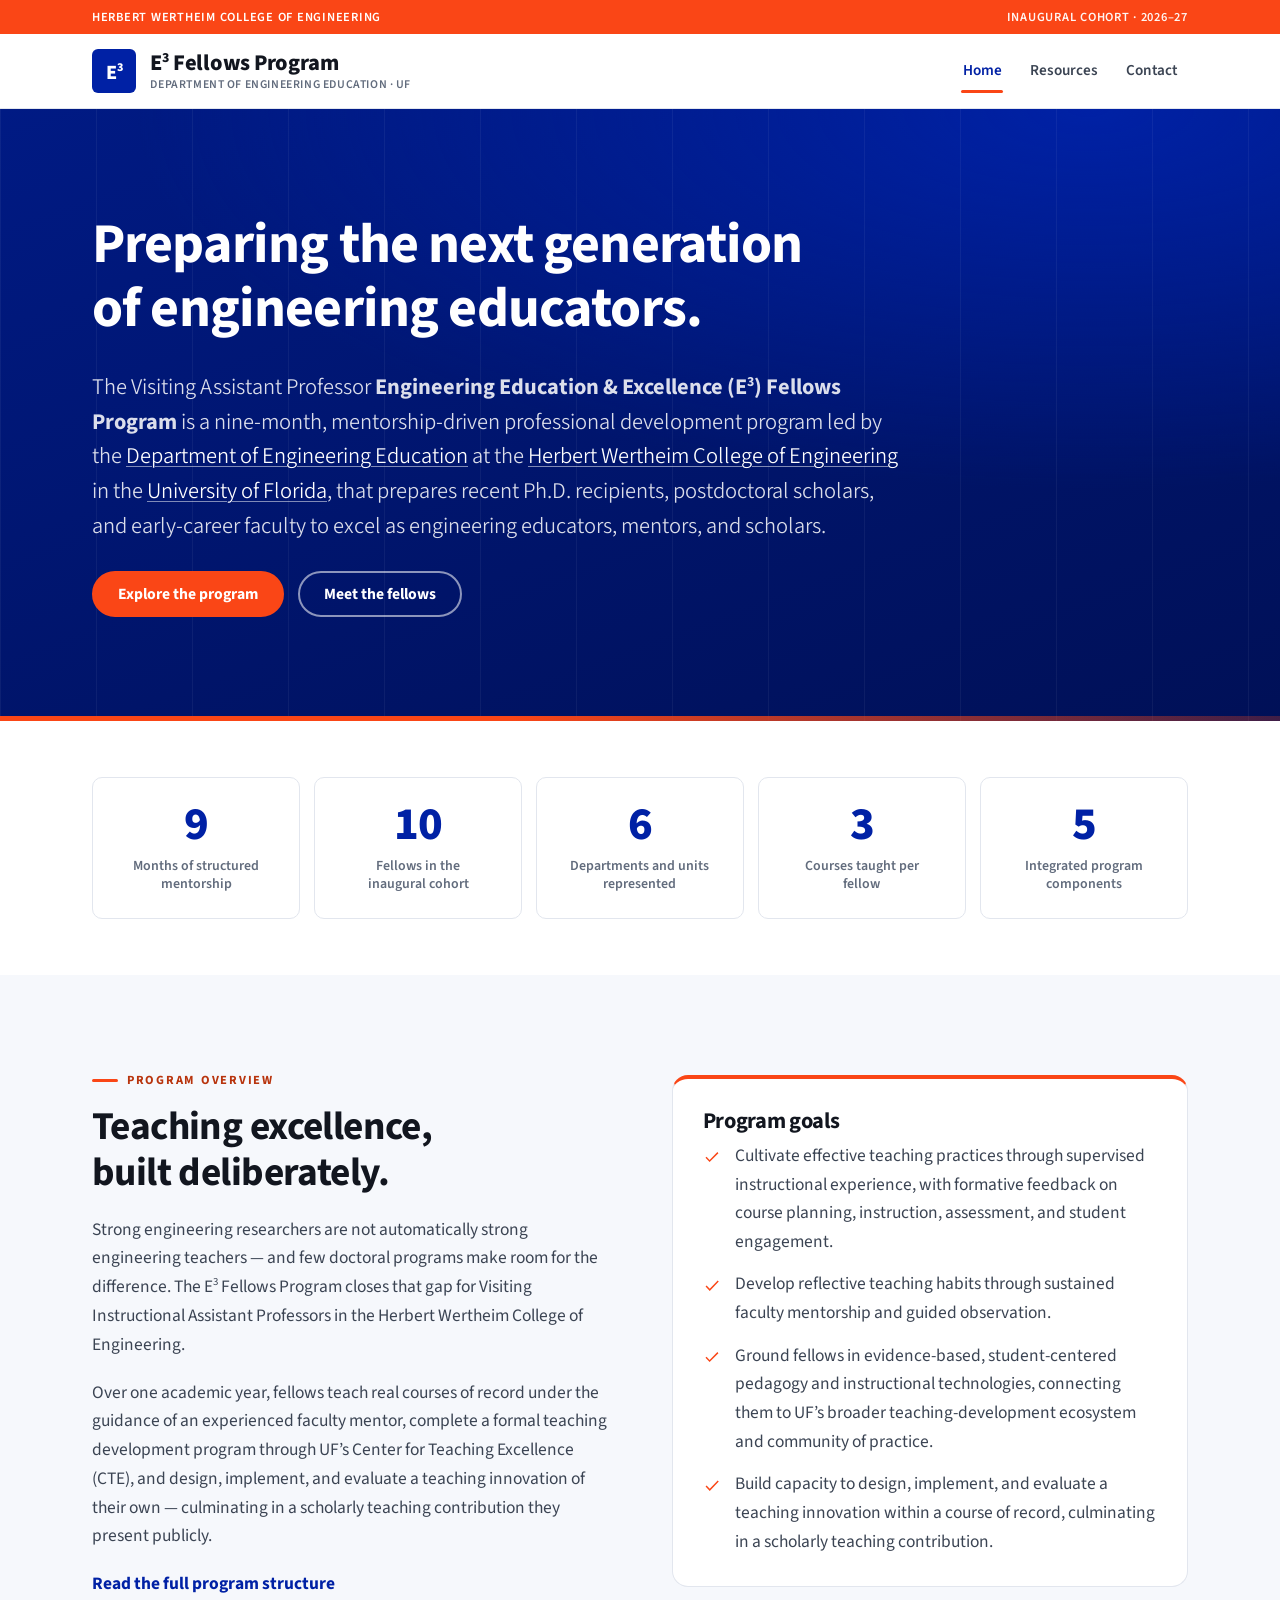
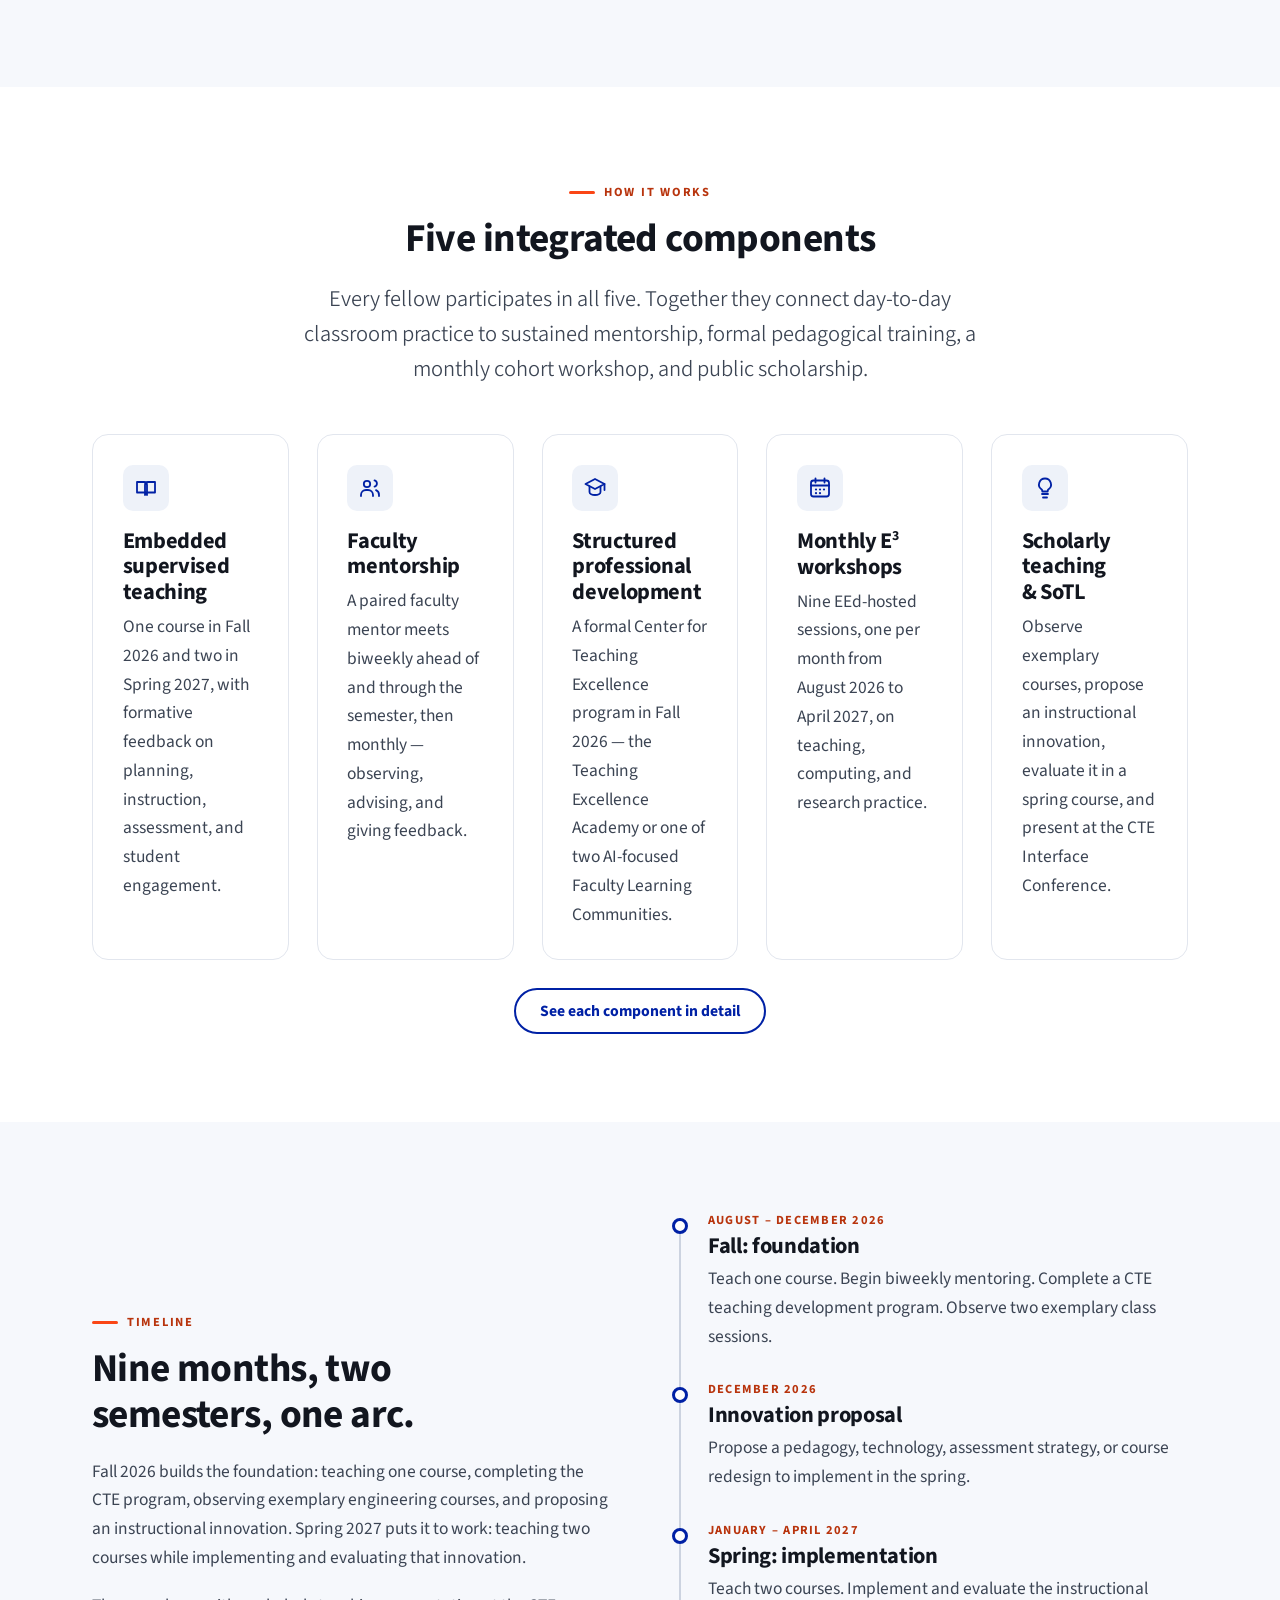
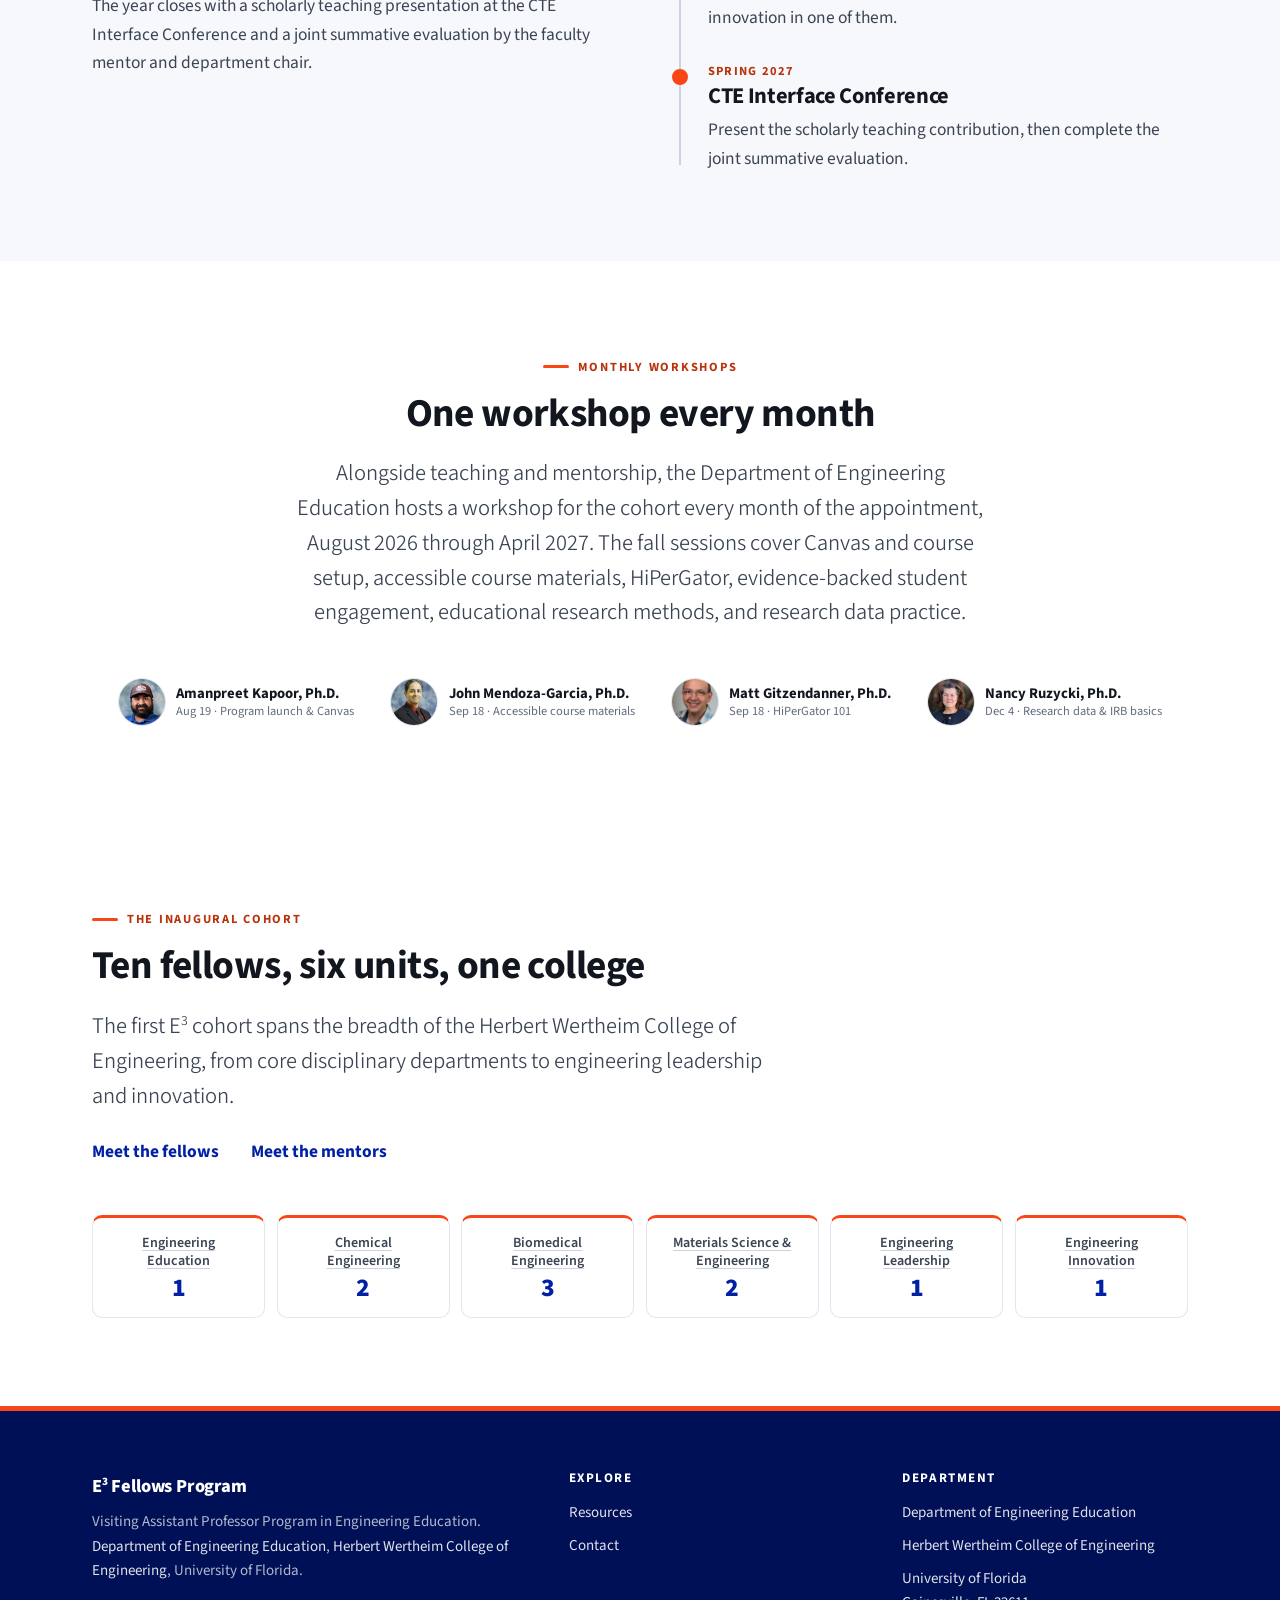
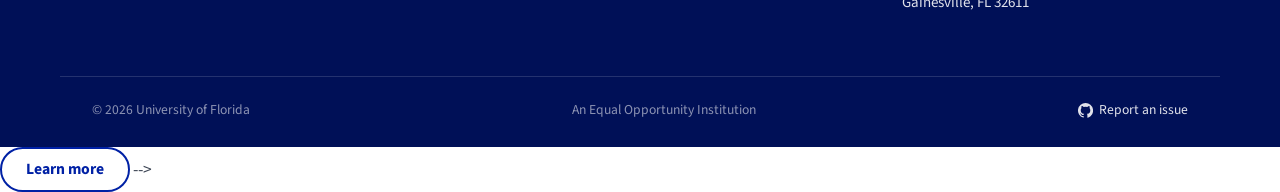
==== commit 585f9826: "feat: update navigation by commenting out program, workshops, fellows, and mentors links across mult" ====
--- a/index.html
+++ b/index.html
@@ -38,12 +38,12 @@
     <nav class="nav" id="primary-nav" aria-label="Primary">
       <ul>
         <li><a href="index.html" aria-current="page">Home</a></li>
-        <li><a href="program.html">Program</a></li>
-        <li><a href="workshops.html">Workshops</a></li>
-        <li><a href="fellows.html">Fellows</a></li>
-        <li><a href="mentors.html">Mentors</a></li>
+        <!-- <li><a href="program.html">Program</a></li> -->
+        <!-- <li><a href="workshops.html">Workshops</a></li> -->
+        <!-- <li><a href="fellows.html">Fellows</a></li> -->
+        <!-- <li><a href="mentors.html">Mentors</a></li> -->
         <li><a href="resources.html">Resources</a></li>
-        <li><a href="outcomes.html">Outcomes</a></li>
+        <!-- <li><a href="outcomes.html">Outcomes</a></li> -->
         <li><a href="contact.html">Contact</a></li>
       </ul>
     </nav>
@@ -71,8 +71,10 @@
         educators, mentors, and scholars.
       </p>
       <div class="btn-row">
-        <a class="btn btn--primary" href="program.html">Explore the program</a>
-        <a class="btn btn--ghost" href="fellows.html">Meet the fellows</a>
+        <!-- <a class="btn btn--primary" href="program.html">Explore the program</a> -->
+        <a class="btn btn--primary" href="https://eed.eng.ufl.edu/people/e3-fellows-program/" target="_blank" rel="noopener">Explore the program</a>
+        <!-- <a class="btn btn--ghost" href="fellows.html">Meet the fellows</a> -->
+        <a class="btn btn--ghost" href="https://eed.eng.ufl.edu/people/e3-fellows-program/2026-27-e3-fellows/" target="_blank" rel="noopener">Meet the fellows</a>
       </div>
     </div>
   </section>
@@ -125,7 +127,8 @@
           culminating in a scholarly teaching contribution they present publicly.
         </p>
         <p>
-          <a class="arrow-link" href="program.html">Read the full program structure</a>
+          <!-- <a class="arrow-link" href="program.html">Read the full program structure</a> -->
+          <a class="arrow-link" href="https://eed.eng.ufl.edu/people/e3-fellows-program/" target="_blank" rel="noopener">Read the full program structure</a>
         </p>
       </div>
 
@@ -233,7 +236,8 @@
       </div>
 
       <div class="btn-row" style="justify-content:center">
-        <a class="btn btn--outline" href="program.html">See each component in detail</a>
+        <!-- <a class="btn btn--outline" href="program.html">See each component in detail</a> -->
+        <a class="btn btn--outline" href="https://eed.eng.ufl.edu/people/e3-fellows-program/" target="_blank" rel="noopener">See each component in detail</a>
       </div>
     </div>
   </section>
@@ -255,7 +259,7 @@
           Interface Conference and a joint summative evaluation by the faculty
           mentor and department chair.
         </p>
-        <p><a class="arrow-link" href="program.html#timeline">View the full timeline &amp; activities</a></p>
+        <!-- <p><a class="arrow-link" href="program.html#timeline">View the full timeline &amp; activities</a></p> -->
       </div>
 
       <ol class="phases reveal">
@@ -349,9 +353,9 @@
         </li>
       </ul>
 
-      <div class="btn-row" style="justify-content:center">
-        <a class="btn btn--outline" href="workshops.html">See the workshop schedule</a>
-      </div>
+      <!-- <div class="btn-row" style="justify-content:center"> -->
+        <!-- <a class="btn btn--outline" href="workshops.html">See the workshop schedule</a> -->
+      <!-- </div> -->
     </div>
   </section>
 
@@ -367,8 +371,10 @@
           engineering leadership and innovation.
         </p>
         <p class="link-row">
-          <a class="arrow-link" href="fellows.html">Meet the fellows</a>
-          <a class="arrow-link" href="mentors.html">Meet the mentors</a>
+          <!-- <a class="arrow-link" href="fellows.html">Meet the fellows</a> -->
+          <a class="arrow-link" href="https://eed.eng.ufl.edu/people/e3-fellows-program/2026-27-e3-fellows/" target="_blank" rel="noopener">Meet the fellows</a>
+          <!-- <a class="arrow-link" href="mentors.html">Meet the mentors</a> -->
+          <a class="arrow-link" href="https://eed.eng.ufl.edu/people/e3-fellows-program/faculty-mentors/" target="_blank" rel="noopener">Meet the mentors</a>
         </p>
       </div>
 
@@ -418,12 +424,12 @@
     <div>
       <h4>Explore</h4>
       <ul>
-        <li><a href="program.html">Program</a></li>
-        <li><a href="workshops.html">Workshops</a></li>
-        <li><a href="fellows.html">Fellows</a></li>
-        <li><a href="mentors.html">Faculty mentors</a></li>
+        <!-- <li><a href="program.html">Program</a></li> -->
+        <!-- <li><a href="workshops.html">Workshops</a></li> -->
+        <!-- <li><a href="fellows.html">Fellows</a></li> -->
+        <!-- <li><a href="mentors.html">Faculty mentors</a></li> -->
         <li><a href="resources.html">Resources</a></li>
-        <li><a href="outcomes.html">Outcomes</a></li>
+        <!-- <li><a href="outcomes.html">Outcomes</a></li> -->
         <li><a href="contact.html">Contact</a></li>
       </ul>
     </div>
@@ -482,7 +488,8 @@
   </ul>
   <div class="btn-row">
     <a class="btn btn--primary" href="https://forms.gle/XGtkNzHq6h8pNeMC6" target="_blank" rel="noopener">Propose Interest</a>
-    <a class="btn btn--outline" href="mentors.html#become-a-mentor">Learn more</a>
+    <!-- <a class="btn btn--outline" href="mentors.html#become-a-mentor">Learn more</a> -->
+    <a class="btn btn--outline" href="https://eed.eng.ufl.edu/people/e3-fellows-program/faculty-mentors/" target="_blank" rel="noopener">Learn more</a>
   </div>
 </aside>
 -->
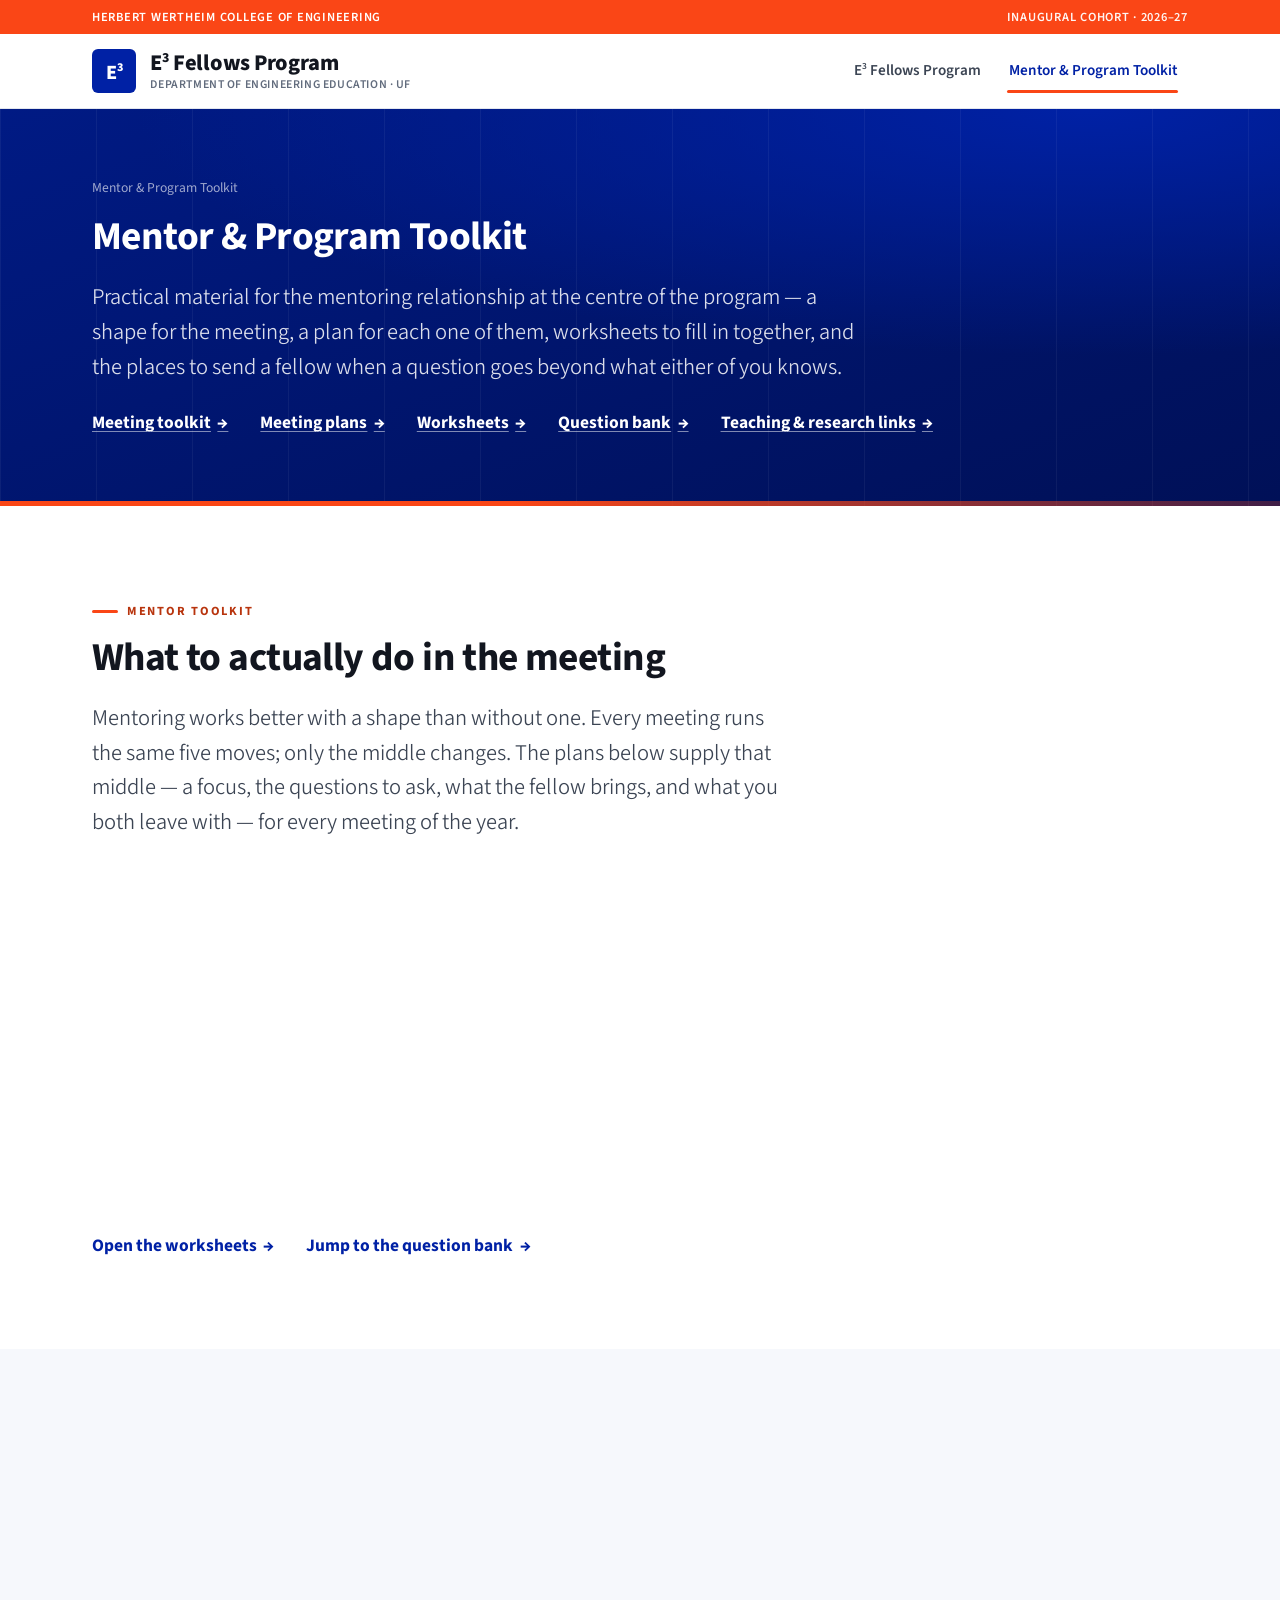
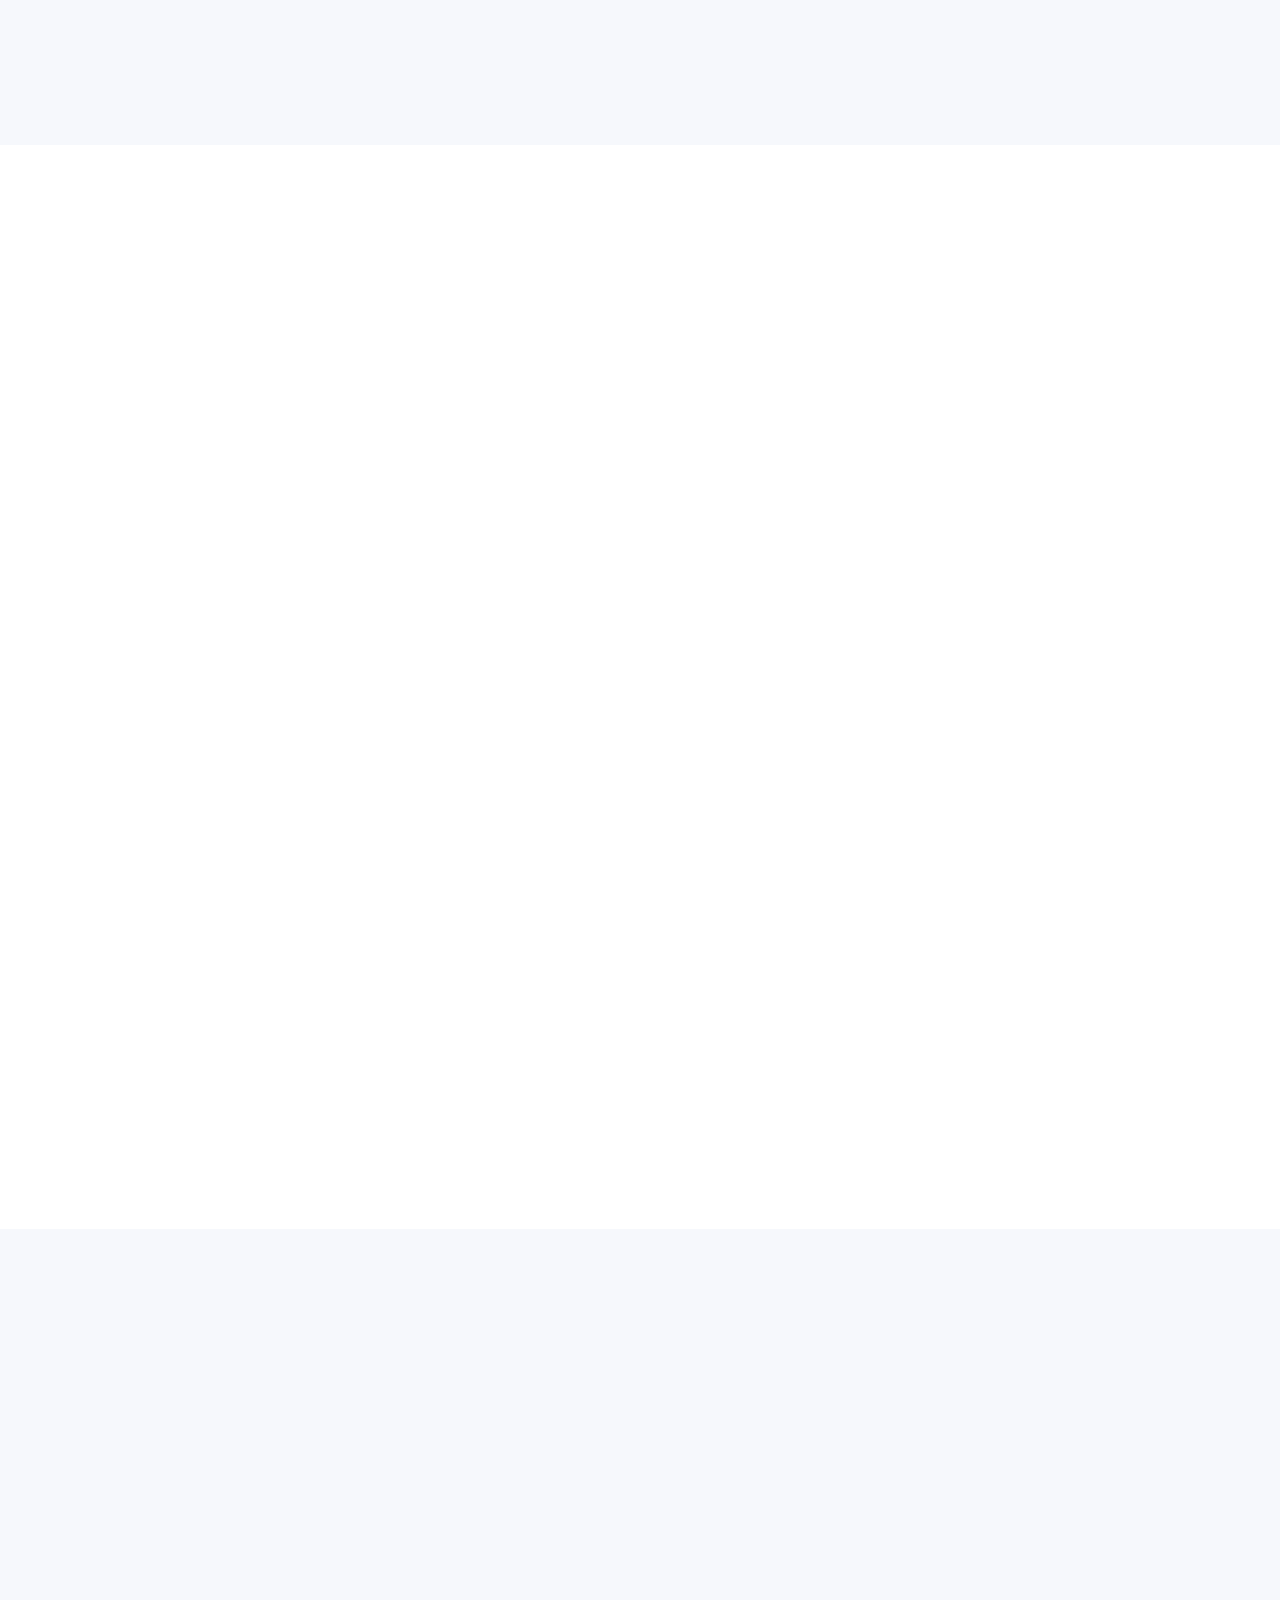
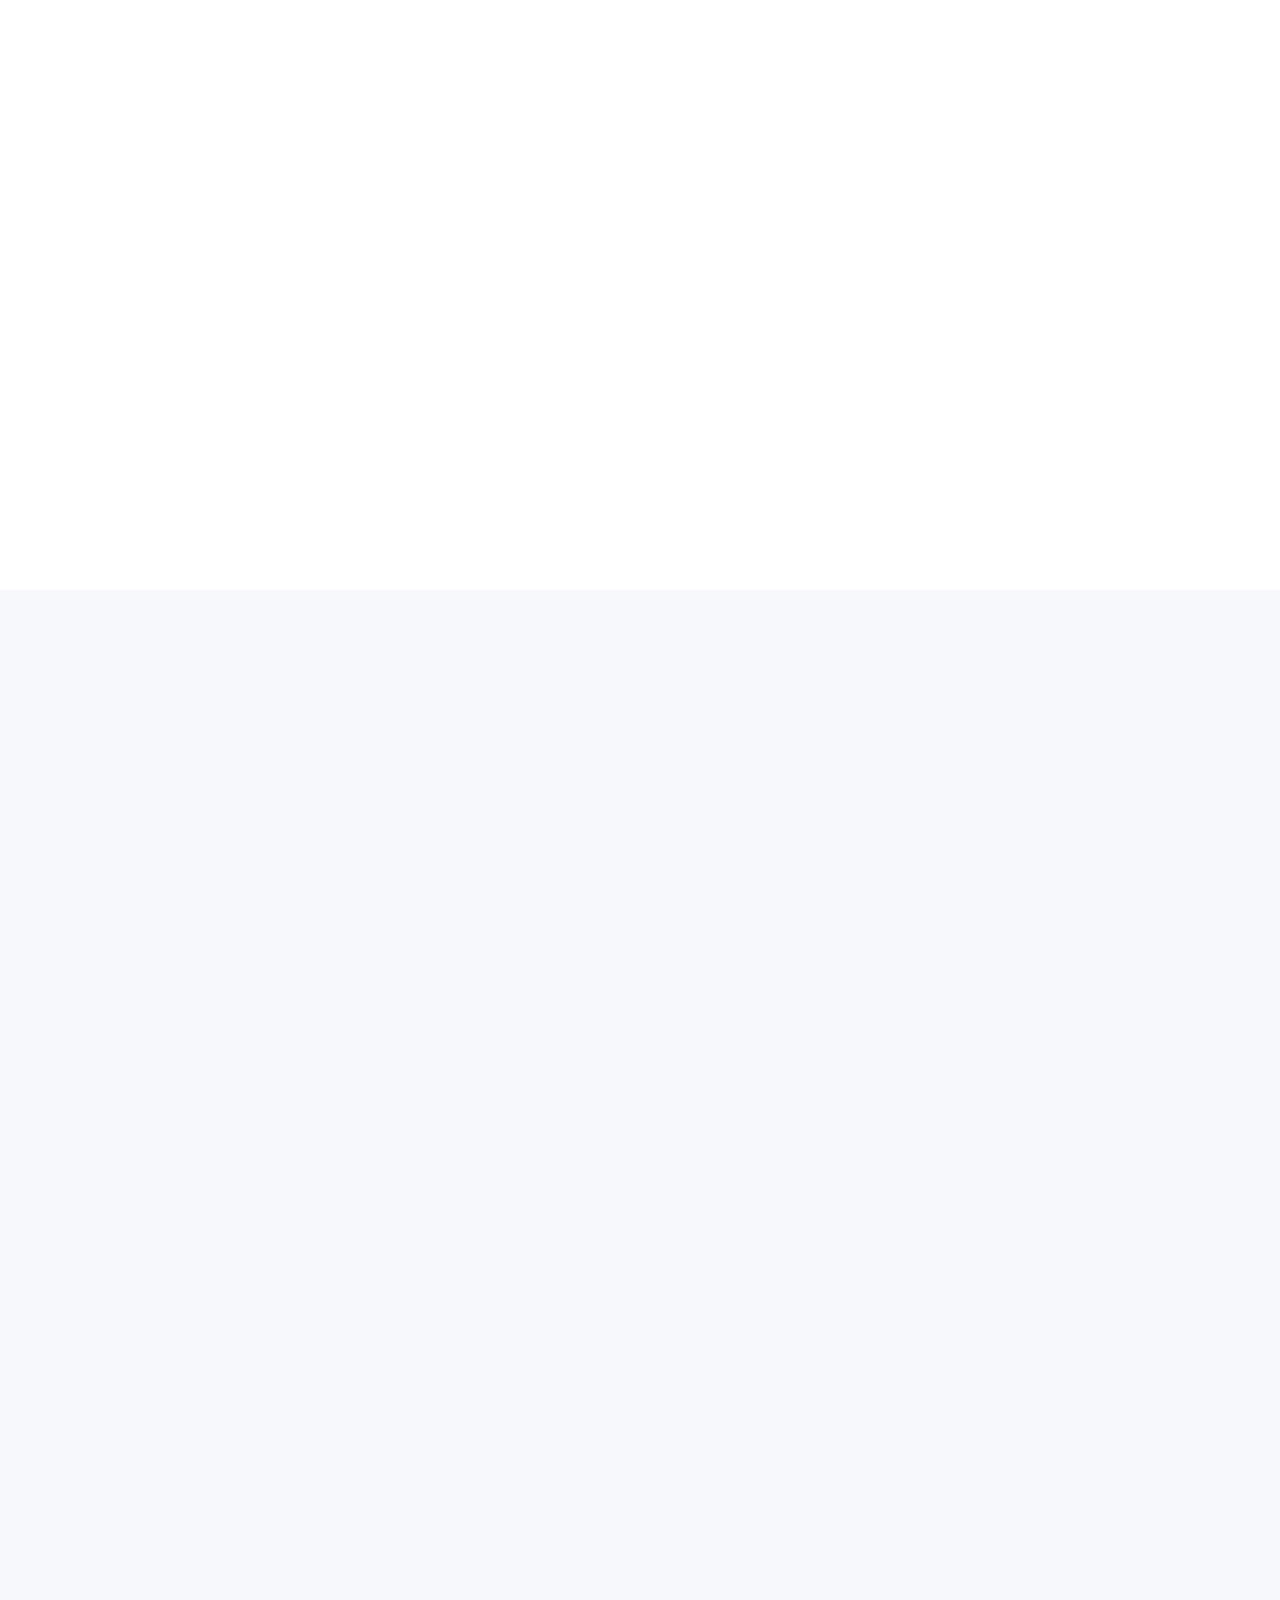
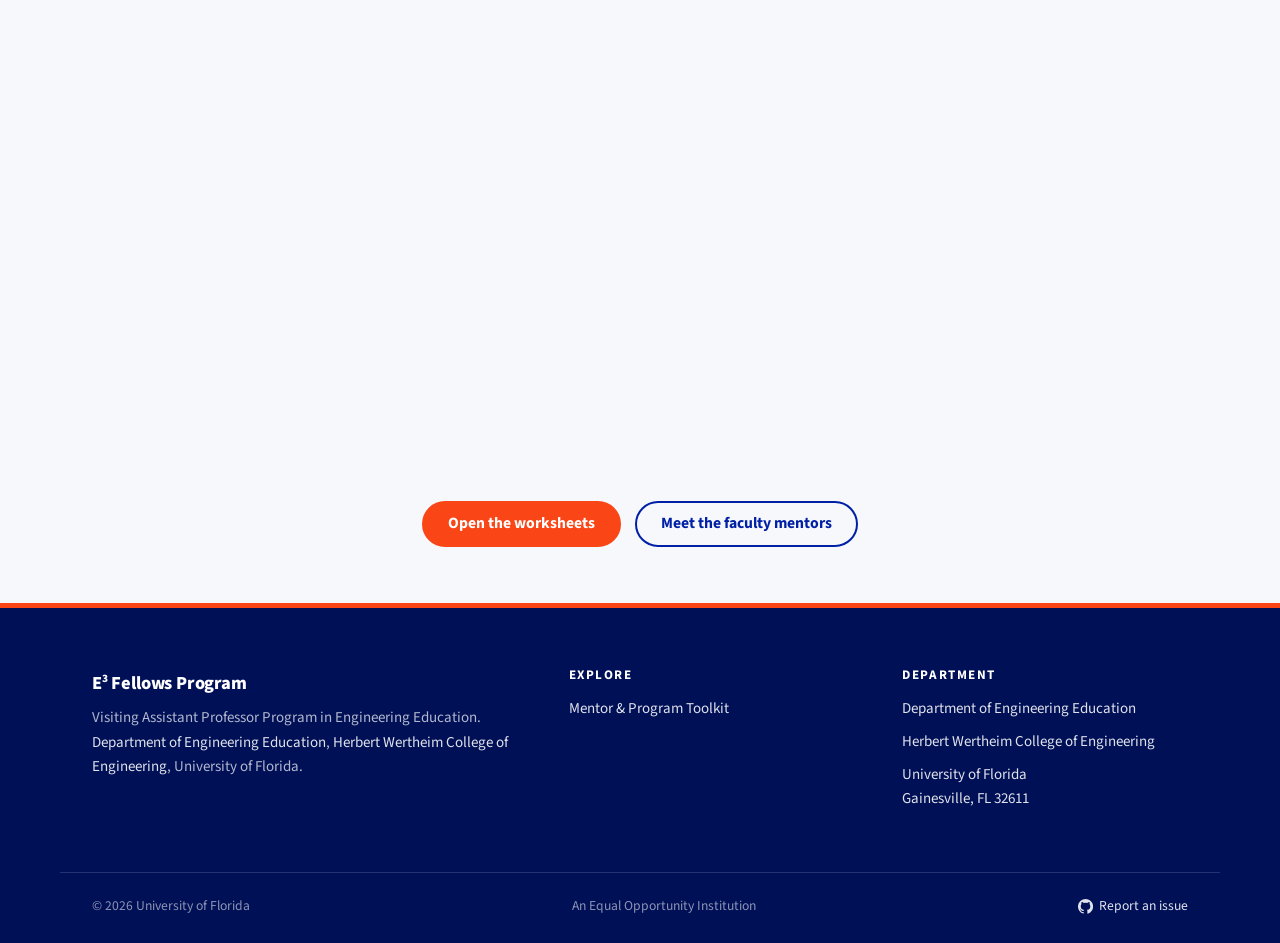
==== commit a03639af: "Retire program pages; keep the Mentor & Program Toolkit Program content now lives on the EEd website" ====
--- a/index.html
+++ b/index.html
@@ -1,458 +1,496 @@
 <!DOCTYPE html>
+<!-- RETIRED PAGE (Nov 2026). This content moved to the Department of Engineering
+     Education website. The original page is kept below, commented out line by
+     line; see "Retired pages" in memory.md to restore it. -->
 <html lang="en">
 <head>
 <meta charset="utf-8">
 <meta name="viewport" content="width=device-width, initial-scale=1">
-<title>E&sup3; Fellows Program | Department of Engineering Education, University of Florida</title>
-<meta name="description" content="The Visiting Assistant Professor (Engineering Education &amp; Excellence) Fellows Program is a nine-month, mentorship-driven program preparing early-career engineering educators at the University of Florida.">
+<title>This page has moved | E&sup3; Fellows, University of Florida</title>
+<link rel="canonical" href="https://uf-e3-fellows.space/resources.html">
+<meta name="robots" content="noindex">
+<meta http-equiv="refresh" content="0; url=resources.html">
 <link rel="preconnect" href="https://fonts.googleapis.com">
 <link rel="preconnect" href="https://fonts.gstatic.com" crossorigin>
 <link href="https://fonts.googleapis.com/css2?family=Source+Sans+3:ital,wght@0,300..900;1,300..900&display=swap" rel="stylesheet">
 <link rel="stylesheet" href="assets/css/style.css">
-<script>document.documentElement.classList.add("js");</script>
 </head>
 <body>
 
-<a class="skip-link" href="#main">Skip to main content</a>
-
-<div class="topbar">
-  <div class="wrap">
-    <span><a href="https://www.eng.ufl.edu/" target="_blank" rel="noopener">Herbert Wertheim College of Engineering</a></span>
-    <span class="topbar__right">Inaugural Cohort &middot; 2026&ndash;27</span>
-  </div>
-</div>
-
-<header class="site-header">
-  <div class="wrap">
-    <a class="brand" href="index.html">
-      <span class="brand__mark" aria-hidden="true">E<sup>3</sup></span>
-      <span class="brand__text">
-        <span class="brand__title">E<sup>3</sup> Fellows Program</span>
-        <span class="brand__sub">Department of Engineering Education &middot; UF</span>
-      </span>
-    </a>
-    <button class="nav-toggle" type="button" aria-expanded="false" aria-controls="primary-nav">
-      <span class="nav-toggle__bars" aria-hidden="true"><span></span><span></span><span></span></span>
-      Menu
-    </button>
-    <nav class="nav" id="primary-nav" aria-label="Primary">
-      <ul>
-        <li><a href="index.html" aria-current="page">Home</a></li>
+<main id="main">
+  <section class="section">
+    <div class="wrap wrap--narrow center">
+      <p class="eyebrow">This page has moved</p>
+      <h1>Mentor &amp; Program Toolkit</h1>
+      <p class="lede">
+        You should be redirected automatically.
+      </p>
+      <div class="btn-row" style="justify-content:center">
+        <a class="btn btn--primary" href="resources.html">Continue to Mentor &amp; Program Toolkit</a>
+      </div>
+    </div>
+  </section>
+</main>
+
+</body>
+</html>
+<!-- END RETIRED-PAGE STUB. Original page follows. -->
+
+<!--~ <!DOCTYPE html> ~-->
+<!--~ <html lang="en"> ~-->
+<!--~ <head> ~-->
+<!--~ <meta charset="utf-8"> ~-->
+<!--~ <meta name="viewport" content="width=device-width, initial-scale=1"> ~-->
+<!--~ <title>E&sup3; Fellows Program | Department of Engineering Education, University of Florida</title> ~-->
+<!--~ <meta name="description" content="The Visiting Assistant Professor (Engineering Education &amp; Excellence) Fellows Program is a nine-month, mentorship-driven program preparing early-career engineering educators at the University of Florida."> ~-->
+<!--~ <link rel="preconnect" href="https://fonts.googleapis.com"> ~-->
+<!--~ <link rel="preconnect" href="https://fonts.gstatic.com" crossorigin> ~-->
+<!--~ <link href="https://fonts.googleapis.com/css2?family=Source+Sans+3:ital,wght@0,300..900;1,300..900&display=swap" rel="stylesheet"> ~-->
+<!--~ <link rel="stylesheet" href="assets/css/style.css"> ~-->
+<!--~ <script>document.documentElement.classList.add("js");</script> ~-->
+<!--~ </head> ~-->
+<!--~ <body> ~-->
+
+<!--~ <a class="skip-link" href="#main">Skip to main content</a> ~-->
+
+<!--~ <div class="topbar"> ~-->
+  <!--~ <div class="wrap"> ~-->
+    <!--~ <span><a href="https://www.eng.ufl.edu/" target="_blank" rel="noopener">Herbert Wertheim College of Engineering</a></span> ~-->
+    <!--~ <span class="topbar__right">Inaugural Cohort &middot; 2026&ndash;27</span> ~-->
+  <!--~ </div> ~-->
+<!--~ </div> ~-->
+
+<!--~ <header class="site-header"> ~-->
+  <!--~ <div class="wrap"> ~-->
+    <!--~ <a class="brand" href="index.html"> ~-->
+      <!--~ <span class="brand__mark" aria-hidden="true">E<sup>3</sup></span> ~-->
+      <!--~ <span class="brand__text"> ~-->
+        <!--~ <span class="brand__title">E<sup>3</sup> Fellows Program</span> ~-->
+        <!--~ <span class="brand__sub">Department of Engineering Education &middot; UF</span> ~-->
+      <!--~ </span> ~-->
+    <!--~ </a> ~-->
+    <!--~ <button class="nav-toggle" type="button" aria-expanded="false" aria-controls="primary-nav"> ~-->
+      <!--~ <span class="nav-toggle__bars" aria-hidden="true"><span></span><span></span><span></span></span> ~-->
+      <!--~ Menu ~-->
+    <!--~ </button> ~-->
+    <!--~ <nav class="nav" id="primary-nav" aria-label="Primary"> ~-->
+      <!--~ <ul> ~-->
+        <!--~ <li><a href="index.html" aria-current="page">Home</a></li> ~-->
         <!-- <li><a href="program.html">Program</a></li> -->
         <!-- <li><a href="workshops.html">Workshops</a></li> -->
         <!-- <li><a href="fellows.html">Fellows</a></li> -->
         <!-- <li><a href="mentors.html">Mentors</a></li> -->
-        <li><a href="resources.html">Resources</a></li>
+        <!--~ <li><a href="resources.html">Resources</a></li> ~-->
         <!-- <li><a href="outcomes.html">Outcomes</a></li> -->
-        <li><a href="contact.html">Contact</a></li>
-      </ul>
-    </nav>
-  </div>
-</header>
-
-<main id="main">
+        <!--~ <li><a href="contact.html">Contact</a></li> ~-->
+      <!--~ </ul> ~-->
+    <!--~ </nav> ~-->
+  <!--~ </div> ~-->
+<!--~ </header> ~-->
+
+<!--~ <main id="main"> ~-->
 
   <!-- ============================ HERO ============================ -->
-  <section class="hero">
-    <div class="hero__grid-lines" aria-hidden="true"></div>
-    <div class="wrap">
-      <h1>Preparing the next generation of engineering educators.</h1>
-      <p class="lede lede--wide">
-        The Visiting Assistant Professor <strong>Engineering Education &amp; Excellence
-        (E<sup>3</sup>) Fellows Program</strong> is a nine-month, mentorship-driven
-        professional development program led by the
-        <a href="https://eed.eng.ufl.edu/" target="_blank" rel="noopener">Department of Engineering Education</a>
-        at the
-        <a href="https://www.eng.ufl.edu/" target="_blank" rel="noopener">Herbert Wertheim College of Engineering</a>
-        in the
-        <a href="https://www.ufl.edu/" target="_blank" rel="noopener">University of Florida</a>,
-        that prepares recent Ph.D. recipients,
-        postdoctoral scholars, and early-career faculty to excel as engineering
-        educators, mentors, and scholars.
-      </p>
-      <div class="btn-row">
+  <!--~ <section class="hero"> ~-->
+    <!--~ <div class="hero__grid-lines" aria-hidden="true"></div> ~-->
+    <!--~ <div class="wrap"> ~-->
+      <!--~ <h1>Preparing the next generation of engineering educators.</h1> ~-->
+      <!--~ <p class="lede lede--wide"> ~-->
+        <!--~ The Visiting Assistant Professor <strong>Engineering Education &amp; Excellence ~-->
+        <!--~ (E<sup>3</sup>) Fellows Program</strong> is a nine-month, mentorship-driven ~-->
+        <!--~ professional development program led by the ~-->
+        <!--~ <a href="https://eed.eng.ufl.edu/" target="_blank" rel="noopener">Department of Engineering Education</a> ~-->
+        <!--~ at the ~-->
+        <!--~ <a href="https://www.eng.ufl.edu/" target="_blank" rel="noopener">Herbert Wertheim College of Engineering</a> ~-->
+        <!--~ in the ~-->
+        <!--~ <a href="https://www.ufl.edu/" target="_blank" rel="noopener">University of Florida</a>, ~-->
+        <!--~ that prepares recent Ph.D. recipients, ~-->
+        <!--~ postdoctoral scholars, and early-career faculty to excel as engineering ~-->
+        <!--~ educators, mentors, and scholars. ~-->
+      <!--~ </p> ~-->
+      <!--~ <div class="btn-row"> ~-->
         <!-- <a class="btn btn--primary" href="program.html">Explore the program</a> -->
-        <a class="btn btn--primary" href="https://eed.eng.ufl.edu/people/e3-fellows-program/" target="_blank" rel="noopener">Explore the program</a>
+        <!--~ <a class="btn btn--primary" href="https://eed.eng.ufl.edu/people/e3-fellows-program/" target="_blank" rel="noopener">Explore the program</a> ~-->
         <!-- <a class="btn btn--ghost" href="fellows.html">Meet the fellows</a> -->
-        <a class="btn btn--ghost" href="https://eed.eng.ufl.edu/people/e3-fellows-program/2026-27-e3-fellows/" target="_blank" rel="noopener">Meet the fellows</a>
-      </div>
-    </div>
-  </section>
+        <!--~ <a class="btn btn--ghost" href="https://eed.eng.ufl.edu/people/e3-fellows-program/2026-27-e3-fellows/" target="_blank" rel="noopener">Meet the fellows</a> ~-->
+      <!--~ </div> ~-->
+    <!--~ </div> ~-->
+  <!--~ </section> ~-->
 
   <!-- ============================ STATS ============================ -->
-  <section class="section section--tight">
-    <div class="wrap">
-      <div class="stats reveal">
-        <div class="stat">
-          <span class="stat__num">9</span>
-          <span class="stat__label">Months of structured mentorship</span>
-        </div>
-        <div class="stat">
-          <span class="stat__num">10</span>
-          <span class="stat__label">Fellows in the inaugural cohort</span>
-        </div>
-        <div class="stat">
-          <span class="stat__num">6</span>
-          <span class="stat__label">Departments and units represented</span>
-        </div>
-        <div class="stat">
-          <span class="stat__num">3</span>
-          <span class="stat__label">Courses taught per fellow</span>
-        </div>
-        <div class="stat">
-          <span class="stat__num">5</span>
-          <span class="stat__label">Integrated program components</span>
-        </div>
-      </div>
-    </div>
-  </section>
+  <!--~ <section class="section section--tight"> ~-->
+    <!--~ <div class="wrap"> ~-->
+      <!--~ <div class="stats reveal"> ~-->
+        <!--~ <div class="stat"> ~-->
+          <!--~ <span class="stat__num">9</span> ~-->
+          <!--~ <span class="stat__label">Months of structured mentorship</span> ~-->
+        <!--~ </div> ~-->
+        <!--~ <div class="stat"> ~-->
+          <!--~ <span class="stat__num">10</span> ~-->
+          <!--~ <span class="stat__label">Fellows in the inaugural cohort</span> ~-->
+        <!--~ </div> ~-->
+        <!--~ <div class="stat"> ~-->
+          <!--~ <span class="stat__num">6</span> ~-->
+          <!--~ <span class="stat__label">Departments and units represented</span> ~-->
+        <!--~ </div> ~-->
+        <!--~ <div class="stat"> ~-->
+          <!--~ <span class="stat__num">3</span> ~-->
+          <!--~ <span class="stat__label">Courses taught per fellow</span> ~-->
+        <!--~ </div> ~-->
+        <!--~ <div class="stat"> ~-->
+          <!--~ <span class="stat__num">5</span> ~-->
+          <!--~ <span class="stat__label">Integrated program components</span> ~-->
+        <!--~ </div> ~-->
+      <!--~ </div> ~-->
+    <!--~ </div> ~-->
+  <!--~ </section> ~-->
 
   <!-- ========================== OVERVIEW =========================== -->
-  <section class="section section--alt">
-    <div class="wrap split">
-      <div class="reveal">
-        <p class="eyebrow">Program overview</p>
-        <h2>Teaching excellence, built deliberately.</h2>
-        <p>
-          Strong engineering researchers are not automatically strong engineering
-          teachers &mdash; and few doctoral programs make room for the difference.
-          The E<sup>3</sup> Fellows Program closes that gap for Visiting Instructional
-          Assistant Professors in the Herbert Wertheim College of Engineering.
-        </p>
-        <p>
-          Over one academic year, fellows teach real courses of record under the
-          guidance of an experienced faculty mentor, complete a formal teaching
-          development program through UF&rsquo;s Center for Teaching Excellence (CTE), and
-          design, implement, and evaluate a teaching innovation of their own &mdash;
-          culminating in a scholarly teaching contribution they present publicly.
-        </p>
-        <p>
+  <!--~ <section class="section section--alt"> ~-->
+    <!--~ <div class="wrap split"> ~-->
+      <!--~ <div class="reveal"> ~-->
+        <!--~ <p class="eyebrow">Program overview</p> ~-->
+        <!--~ <h2>Teaching excellence, built deliberately.</h2> ~-->
+        <!--~ <p> ~-->
+          <!--~ Strong engineering researchers are not automatically strong engineering ~-->
+          <!--~ teachers &mdash; and few doctoral programs make room for the difference. ~-->
+          <!--~ The E<sup>3</sup> Fellows Program closes that gap for Visiting Instructional ~-->
+          <!--~ Assistant Professors in the Herbert Wertheim College of Engineering. ~-->
+        <!--~ </p> ~-->
+        <!--~ <p> ~-->
+          <!--~ Over one academic year, fellows teach real courses of record under the ~-->
+          <!--~ guidance of an experienced faculty mentor, complete a formal teaching ~-->
+          <!--~ development program through UF&rsquo;s Center for Teaching Excellence (CTE), and ~-->
+          <!--~ design, implement, and evaluate a teaching innovation of their own &mdash; ~-->
+          <!--~ culminating in a scholarly teaching contribution they present publicly. ~-->
+        <!--~ </p> ~-->
+        <!--~ <p> ~-->
           <!-- <a class="arrow-link" href="program.html">Read the full program structure</a> -->
-          <a class="arrow-link" href="https://eed.eng.ufl.edu/people/e3-fellows-program/" target="_blank" rel="noopener">Read the full program structure</a>
-        </p>
-      </div>
-
-      <div class="card card--accent reveal">
-        <h3>Program goals</h3>
-        <ul class="checklist">
-          <li>Cultivate effective teaching practices through supervised
-            instructional experience, with formative feedback on course planning,
-            instruction, assessment, and student engagement.</li>
-          <li>Develop reflective teaching habits through sustained faculty
-            mentorship and guided observation.</li>
-          <li>Ground fellows in evidence-based, student-centered pedagogy and
-            instructional technologies, connecting them to UF&rsquo;s broader
-            teaching-development ecosystem and community of practice.</li>
-          <li>Build capacity to design, implement, and evaluate a teaching
-            innovation within a course of record, culminating in a scholarly
-            teaching contribution.</li>
-        </ul>
-      </div>
-    </div>
-  </section>
+          <!--~ <a class="arrow-link" href="https://eed.eng.ufl.edu/people/e3-fellows-program/" target="_blank" rel="noopener">Read the full program structure</a> ~-->
+        <!--~ </p> ~-->
+      <!--~ </div> ~-->
+
+      <!--~ <div class="card card--accent reveal"> ~-->
+        <!--~ <h3>Program goals</h3> ~-->
+        <!--~ <ul class="checklist"> ~-->
+          <!--~ <li>Cultivate effective teaching practices through supervised ~-->
+            <!--~ instructional experience, with formative feedback on course planning, ~-->
+            <!--~ instruction, assessment, and student engagement.</li> ~-->
+          <!--~ <li>Develop reflective teaching habits through sustained faculty ~-->
+            <!--~ mentorship and guided observation.</li> ~-->
+          <!--~ <li>Ground fellows in evidence-based, student-centered pedagogy and ~-->
+            <!--~ instructional technologies, connecting them to UF&rsquo;s broader ~-->
+            <!--~ teaching-development ecosystem and community of practice.</li> ~-->
+          <!--~ <li>Build capacity to design, implement, and evaluate a teaching ~-->
+            <!--~ innovation within a course of record, culminating in a scholarly ~-->
+            <!--~ teaching contribution.</li> ~-->
+        <!--~ </ul> ~-->
+      <!--~ </div> ~-->
+    <!--~ </div> ~-->
+  <!--~ </section> ~-->
 
   <!-- ========================= COMPONENTS ========================== -->
-  <section class="section">
-    <div class="wrap">
-      <div class="section-head section-head--center reveal">
-        <p class="eyebrow">How it works</p>
-        <h2>Five integrated components</h2>
-        <p class="lede">
-          Every fellow participates in all five. Together they connect day-to-day
-          classroom practice to sustained mentorship, formal pedagogical training,
-          a monthly cohort workshop, and public scholarship.
-        </p>
-      </div>
-
-      <div class="grid grid--5">
-        <article class="card card--link reveal">
-          <div class="card__icon" aria-hidden="true">
-            <svg viewBox="0 0 24 24" fill="none" stroke="currentColor" stroke-width="1.8" stroke-linecap="round" stroke-linejoin="round">
-              <path d="M3 6h7a3 3 0 0 1 3 3v10a2.5 2.5 0 0 0-2.5-2.5H3Z"/>
-              <path d="M21 6h-7a3 3 0 0 0-3 3v10a2.5 2.5 0 0 1 2.5-2.5H21Z"/>
-            </svg>
-          </div>
-          <h3>Embedded supervised teaching</h3>
-          <p>One course in Fall 2026 and two in Spring 2027, with formative feedback
-            on planning, instruction, assessment, and student engagement.</p>
-        </article>
-
-        <article class="card card--link reveal">
-          <div class="card__icon" aria-hidden="true">
-            <svg viewBox="0 0 24 24" fill="none" stroke="currentColor" stroke-width="1.8" stroke-linecap="round" stroke-linejoin="round">
-              <circle cx="9" cy="8" r="3.2"/>
-              <path d="M3 20v-1a5 5 0 0 1 5-5h2a5 5 0 0 1 5 5v1"/>
-              <path d="M16.5 4.4a3.2 3.2 0 0 1 0 6.2"/>
-              <path d="M18 14.2A5 5 0 0 1 21 19v1"/>
-            </svg>
-          </div>
-          <h3>Faculty mentorship</h3>
-          <p>A paired faculty mentor meets biweekly ahead of and through the
-            semester, then monthly &mdash; observing, advising, and giving feedback.</p>
-        </article>
-
-        <article class="card card--link reveal">
-          <div class="card__icon" aria-hidden="true">
-            <svg viewBox="0 0 24 24" fill="none" stroke="currentColor" stroke-width="1.8" stroke-linecap="round" stroke-linejoin="round">
-              <path d="M12 3 2.5 8 12 13l9.5-5L12 3Z"/>
-              <path d="M6.5 10.4V16c0 1.7 2.5 3 5.5 3s5.5-1.3 5.5-3v-5.6"/>
-              <path d="M21.5 8v6"/>
-            </svg>
-          </div>
-          <h3>Structured professional development</h3>
-          <p>A formal Center for Teaching Excellence program in Fall 2026 &mdash;
-            the Teaching Excellence Academy or one of two AI-focused Faculty
-            Learning Communities.</p>
-        </article>
-
-        <article class="card card--link reveal">
-          <div class="card__icon" aria-hidden="true">
-            <svg viewBox="0 0 24 24" fill="none" stroke="currentColor" stroke-width="1.8" stroke-linecap="round" stroke-linejoin="round">
-              <rect x="3" y="4.5" width="18" height="16" rx="2.5"/>
-              <path d="M3 9.5h18"/><path d="M7.5 2.5v4"/><path d="M16.5 2.5v4"/>
-              <circle cx="8" cy="13.5" r="1.1" fill="currentColor" stroke="none"/>
-              <circle cx="12" cy="13.5" r="1.1" fill="currentColor" stroke="none"/>
-              <circle cx="16" cy="13.5" r="1.1" fill="currentColor" stroke="none"/>
-              <circle cx="8" cy="17.2" r="1.1" fill="currentColor" stroke="none"/>
-              <circle cx="12" cy="17.2" r="1.1" fill="currentColor" stroke="none"/>
-            </svg>
-          </div>
-          <h3>Monthly E<sup>3</sup> workshops</h3>
-          <p>Nine EEd-hosted sessions, one per month from August 2026 to April 2027,
-            on teaching, computing, and research practice.</p>
-        </article>
-
-        <article class="card card--link reveal">
-          <div class="card__icon" aria-hidden="true">
-            <svg viewBox="0 0 24 24" fill="none" stroke="currentColor" stroke-width="1.8" stroke-linecap="round" stroke-linejoin="round">
-              <path d="M9 18h6"/><path d="M10 21.5h4"/>
-              <path d="M12 2.5a6 6 0 0 1 3.6 10.8c-.6.5-.9 1-.9 1.7v.5H9.3V15c0-.7-.3-1.2-.9-1.7A6 6 0 0 1 12 2.5Z"/>
-            </svg>
-          </div>
-          <h3>Scholarly teaching &amp; SoTL</h3>
-          <p>Observe exemplary courses, propose an instructional innovation, evaluate
-            it in a spring course, and present at the CTE Interface Conference.</p>
-        </article>
-      </div>
-
-      <div class="btn-row" style="justify-content:center">
+  <!--~ <section class="section"> ~-->
+    <!--~ <div class="wrap"> ~-->
+      <!--~ <div class="section-head section-head--center reveal"> ~-->
+        <!--~ <p class="eyebrow">How it works</p> ~-->
+        <!--~ <h2>Five integrated components</h2> ~-->
+        <!--~ <p class="lede"> ~-->
+          <!--~ Every fellow participates in all five. Together they connect day-to-day ~-->
+          <!--~ classroom practice to sustained mentorship, formal pedagogical training, ~-->
+          <!--~ a monthly cohort workshop, and public scholarship. ~-->
+        <!--~ </p> ~-->
+      <!--~ </div> ~-->
+
+      <!--~ <div class="grid grid--5"> ~-->
+        <!--~ <article class="card card--link reveal"> ~-->
+          <!--~ <div class="card__icon" aria-hidden="true"> ~-->
+            <!--~ <svg viewBox="0 0 24 24" fill="none" stroke="currentColor" stroke-width="1.8" stroke-linecap="round" stroke-linejoin="round"> ~-->
+              <!--~ <path d="M3 6h7a3 3 0 0 1 3 3v10a2.5 2.5 0 0 0-2.5-2.5H3Z"/> ~-->
+              <!--~ <path d="M21 6h-7a3 3 0 0 0-3 3v10a2.5 2.5 0 0 1 2.5-2.5H21Z"/> ~-->
+            <!--~ </svg> ~-->
+          <!--~ </div> ~-->
+          <!--~ <h3>Embedded supervised teaching</h3> ~-->
+          <!--~ <p>One course in Fall 2026 and two in Spring 2027, with formative feedback ~-->
+            <!--~ on planning, instruction, assessment, and student engagement.</p> ~-->
+        <!--~ </article> ~-->
+
+        <!--~ <article class="card card--link reveal"> ~-->
+          <!--~ <div class="card__icon" aria-hidden="true"> ~-->
+            <!--~ <svg viewBox="0 0 24 24" fill="none" stroke="currentColor" stroke-width="1.8" stroke-linecap="round" stroke-linejoin="round"> ~-->
+              <!--~ <circle cx="9" cy="8" r="3.2"/> ~-->
+              <!--~ <path d="M3 20v-1a5 5 0 0 1 5-5h2a5 5 0 0 1 5 5v1"/> ~-->
+              <!--~ <path d="M16.5 4.4a3.2 3.2 0 0 1 0 6.2"/> ~-->
+              <!--~ <path d="M18 14.2A5 5 0 0 1 21 19v1"/> ~-->
+            <!--~ </svg> ~-->
+          <!--~ </div> ~-->
+          <!--~ <h3>Faculty mentorship</h3> ~-->
+          <!--~ <p>A paired faculty mentor meets biweekly ahead of and through the ~-->
+            <!--~ semester, then monthly &mdash; observing, advising, and giving feedback.</p> ~-->
+        <!--~ </article> ~-->
+
+        <!--~ <article class="card card--link reveal"> ~-->
+          <!--~ <div class="card__icon" aria-hidden="true"> ~-->
+            <!--~ <svg viewBox="0 0 24 24" fill="none" stroke="currentColor" stroke-width="1.8" stroke-linecap="round" stroke-linejoin="round"> ~-->
+              <!--~ <path d="M12 3 2.5 8 12 13l9.5-5L12 3Z"/> ~-->
+              <!--~ <path d="M6.5 10.4V16c0 1.7 2.5 3 5.5 3s5.5-1.3 5.5-3v-5.6"/> ~-->
+              <!--~ <path d="M21.5 8v6"/> ~-->
+            <!--~ </svg> ~-->
+          <!--~ </div> ~-->
+          <!--~ <h3>Structured professional development</h3> ~-->
+          <!--~ <p>A formal Center for Teaching Excellence program in Fall 2026 &mdash; ~-->
+            <!--~ the Teaching Excellence Academy or one of two AI-focused Faculty ~-->
+            <!--~ Learning Communities.</p> ~-->
+        <!--~ </article> ~-->
+
+        <!--~ <article class="card card--link reveal"> ~-->
+          <!--~ <div class="card__icon" aria-hidden="true"> ~-->
+            <!--~ <svg viewBox="0 0 24 24" fill="none" stroke="currentColor" stroke-width="1.8" stroke-linecap="round" stroke-linejoin="round"> ~-->
+              <!--~ <rect x="3" y="4.5" width="18" height="16" rx="2.5"/> ~-->
+              <!--~ <path d="M3 9.5h18"/><path d="M7.5 2.5v4"/><path d="M16.5 2.5v4"/> ~-->
+              <!--~ <circle cx="8" cy="13.5" r="1.1" fill="currentColor" stroke="none"/> ~-->
+              <!--~ <circle cx="12" cy="13.5" r="1.1" fill="currentColor" stroke="none"/> ~-->
+              <!--~ <circle cx="16" cy="13.5" r="1.1" fill="currentColor" stroke="none"/> ~-->
+              <!--~ <circle cx="8" cy="17.2" r="1.1" fill="currentColor" stroke="none"/> ~-->
+              <!--~ <circle cx="12" cy="17.2" r="1.1" fill="currentColor" stroke="none"/> ~-->
+            <!--~ </svg> ~-->
+          <!--~ </div> ~-->
+          <!--~ <h3>Monthly E<sup>3</sup> workshops</h3> ~-->
+          <!--~ <p>Nine EEd-hosted sessions, one per month from August 2026 to April 2027, ~-->
+            <!--~ on teaching, computing, and research practice.</p> ~-->
+        <!--~ </article> ~-->
+
+        <!--~ <article class="card card--link reveal"> ~-->
+          <!--~ <div class="card__icon" aria-hidden="true"> ~-->
+            <!--~ <svg viewBox="0 0 24 24" fill="none" stroke="currentColor" stroke-width="1.8" stroke-linecap="round" stroke-linejoin="round"> ~-->
+              <!--~ <path d="M9 18h6"/><path d="M10 21.5h4"/> ~-->
+              <!--~ <path d="M12 2.5a6 6 0 0 1 3.6 10.8c-.6.5-.9 1-.9 1.7v.5H9.3V15c0-.7-.3-1.2-.9-1.7A6 6 0 0 1 12 2.5Z"/> ~-->
+            <!--~ </svg> ~-->
+          <!--~ </div> ~-->
+          <!--~ <h3>Scholarly teaching &amp; SoTL</h3> ~-->
+          <!--~ <p>Observe exemplary courses, propose an instructional innovation, evaluate ~-->
+            <!--~ it in a spring course, and present at the CTE Interface Conference.</p> ~-->
+        <!--~ </article> ~-->
+      <!--~ </div> ~-->
+
+      <!--~ <div class="btn-row" style="justify-content:center"> ~-->
         <!-- <a class="btn btn--outline" href="program.html">See each component in detail</a> -->
-        <a class="btn btn--outline" href="https://eed.eng.ufl.edu/people/e3-fellows-program/" target="_blank" rel="noopener">See each component in detail</a>
-      </div>
-    </div>
-  </section>
+        <!--~ <a class="btn btn--outline" href="https://eed.eng.ufl.edu/people/e3-fellows-program/" target="_blank" rel="noopener">See each component in detail</a> ~-->
+      <!--~ </div> ~-->
+    <!--~ </div> ~-->
+  <!--~ </section> ~-->
 
   <!-- ========================== TIMELINE =========================== -->
-  <section class="section section--alt">
-    <div class="wrap split">
-      <div class="reveal">
-        <p class="eyebrow">Timeline</p>
-        <h2>Nine months, two semesters, one arc.</h2>
-        <p>
-          Fall 2026 builds the foundation: teaching one course, completing the CTE
-          program, observing exemplary engineering courses, and proposing an
-          instructional innovation. Spring 2027 puts it to work: teaching two
-          courses while implementing and evaluating that innovation.
-        </p>
-        <p>
-          The year closes with a scholarly teaching presentation at the CTE
-          Interface Conference and a joint summative evaluation by the faculty
-          mentor and department chair.
-        </p>
+  <!--~ <section class="section section--alt"> ~-->
+    <!--~ <div class="wrap split"> ~-->
+      <!--~ <div class="reveal"> ~-->
+        <!--~ <p class="eyebrow">Timeline</p> ~-->
+        <!--~ <h2>Nine months, two semesters, one arc.</h2> ~-->
+        <!--~ <p> ~-->
+          <!--~ Fall 2026 builds the foundation: teaching one course, completing the CTE ~-->
+          <!--~ program, observing exemplary engineering courses, and proposing an ~-->
+          <!--~ instructional innovation. Spring 2027 puts it to work: teaching two ~-->
+          <!--~ courses while implementing and evaluating that innovation. ~-->
+        <!--~ </p> ~-->
+        <!--~ <p> ~-->
+          <!--~ The year closes with a scholarly teaching presentation at the CTE ~-->
+          <!--~ Interface Conference and a joint summative evaluation by the faculty ~-->
+          <!--~ mentor and department chair. ~-->
+        <!--~ </p> ~-->
         <!-- <p><a class="arrow-link" href="program.html#timeline">View the full timeline &amp; activities</a></p> -->
-      </div>
-
-      <ol class="phases reveal">
-        <li>
-          <span class="phase__when">August &ndash; December 2026</span>
-          <h3 class="phase__title">Fall: foundation</h3>
-          <p>Teach one course. Begin biweekly mentoring. Complete a CTE teaching
-            development program. Observe two exemplary class sessions.</p>
-        </li>
-        <li>
-          <span class="phase__when">December 2026</span>
-          <h3 class="phase__title">Innovation proposal</h3>
-          <p>Propose a pedagogy, technology, assessment strategy, or course
-            redesign to implement in the spring.</p>
-        </li>
-        <li>
-          <span class="phase__when">January &ndash; April 2027</span>
-          <h3 class="phase__title">Spring: implementation</h3>
-          <p>Teach two courses. Implement and evaluate the instructional innovation
-            in one of them.</p>
-        </li>
-        <li class="is-milestone">
-          <span class="phase__when">Spring 2027</span>
-          <h3 class="phase__title">CTE Interface Conference</h3>
-          <p>Present the scholarly teaching contribution, then complete the joint
-            summative evaluation.</p>
-        </li>
-      </ol>
-    </div>
-  </section>
+      <!--~ </div> ~-->
+
+      <!--~ <ol class="phases reveal"> ~-->
+        <!--~ <li> ~-->
+          <!--~ <span class="phase__when">August &ndash; December 2026</span> ~-->
+          <!--~ <h3 class="phase__title">Fall: foundation</h3> ~-->
+          <!--~ <p>Teach one course. Begin biweekly mentoring. Complete a CTE teaching ~-->
+            <!--~ development program. Observe two exemplary class sessions.</p> ~-->
+        <!--~ </li> ~-->
+        <!--~ <li> ~-->
+          <!--~ <span class="phase__when">December 2026</span> ~-->
+          <!--~ <h3 class="phase__title">Innovation proposal</h3> ~-->
+          <!--~ <p>Propose a pedagogy, technology, assessment strategy, or course ~-->
+            <!--~ redesign to implement in the spring.</p> ~-->
+        <!--~ </li> ~-->
+        <!--~ <li> ~-->
+          <!--~ <span class="phase__when">January &ndash; April 2027</span> ~-->
+          <!--~ <h3 class="phase__title">Spring: implementation</h3> ~-->
+          <!--~ <p>Teach two courses. Implement and evaluate the instructional innovation ~-->
+            <!--~ in one of them.</p> ~-->
+        <!--~ </li> ~-->
+        <!--~ <li class="is-milestone"> ~-->
+          <!--~ <span class="phase__when">Spring 2027</span> ~-->
+          <!--~ <h3 class="phase__title">CTE Interface Conference</h3> ~-->
+          <!--~ <p>Present the scholarly teaching contribution, then complete the joint ~-->
+            <!--~ summative evaluation.</p> ~-->
+        <!--~ </li> ~-->
+      <!--~ </ol> ~-->
+    <!--~ </div> ~-->
+  <!--~ </section> ~-->
 
   <!-- ========================== WORKSHOPS ========================== -->
-  <section class="section">
-    <div class="wrap">
-      <div class="section-head section-head--center reveal">
-        <p class="eyebrow">Monthly workshops</p>
-        <h2>One workshop every month</h2>
-        <p class="lede">
-          Alongside teaching and mentorship, the Department of Engineering
-          Education hosts a workshop for the cohort every month of the appointment,
-          August 2026 through April 2027. The fall sessions cover Canvas and course
-          setup, accessible course materials, HiPerGator, evidence-backed student
-          engagement, educational research methods, and research data practice.
-        </p>
-      </div>
-
-      <ul class="speakers speakers--center reveal">
-        <li>
-          <div class="speaker">
-            <div class="speaker__photo">
-              <img src="assets/img/headshots/amanpreet-kapoor.jpg" alt="Headshot of Amanpreet Kapoor" loading="lazy" width="300" height="288">
-            </div>
-            <div>
-              <span class="speaker__name">Amanpreet Kapoor, Ph.D.</span>
-              <span class="speaker__role">Aug 19 &middot; Program launch &amp; Canvas</span>
-            </div>
-          </div>
-        </li>
-        <li>
-          <div class="speaker">
-            <div class="speaker__photo">
-              <img src="assets/img/headshots/john-mendoza-garcia.jpg" alt="Headshot of John Mendoza-Garcia" loading="lazy" width="300" height="400">
-            </div>
-            <div>
-              <span class="speaker__name">John Mendoza-Garcia, Ph.D.</span>
-              <span class="speaker__role">Sep 18 &middot; Accessible course materials</span>
-            </div>
-          </div>
-        </li>
-        <li>
-          <div class="speaker">
-            <div class="speaker__photo">
-              <img src="assets/img/headshots/matt-gitzendanner.jpg" alt="Headshot of Matt Gitzendanner" loading="lazy" width="414" height="532">
-            </div>
-            <div>
-              <span class="speaker__name">Matt Gitzendanner, Ph.D.</span>
-              <span class="speaker__role">Sep 18 &middot; HiPerGator 101</span>
-            </div>
-          </div>
-        </li>
-        <li>
-          <div class="speaker">
-            <div class="speaker__photo">
-              <img src="assets/img/headshots/nancy-ruzycki.jpg" alt="Headshot of Nancy Ruzycki" loading="lazy" width="600" height="600">
-            </div>
-            <div>
-              <span class="speaker__name">Nancy Ruzycki, Ph.D.</span>
-              <span class="speaker__role">Dec 4 &middot; Research data &amp; IRB basics</span>
-            </div>
-          </div>
-        </li>
-      </ul>
+  <!--~ <section class="section"> ~-->
+    <!--~ <div class="wrap"> ~-->
+      <!--~ <div class="section-head section-head--center reveal"> ~-->
+        <!--~ <p class="eyebrow">Monthly workshops</p> ~-->
+        <!--~ <h2>One workshop every month</h2> ~-->
+        <!--~ <p class="lede"> ~-->
+          <!--~ Alongside teaching and mentorship, the Department of Engineering ~-->
+          <!--~ Education hosts a workshop for the cohort every month of the appointment, ~-->
+          <!--~ August 2026 through April 2027. The fall sessions cover Canvas and course ~-->
+          <!--~ setup, accessible course materials, HiPerGator, evidence-backed student ~-->
+          <!--~ engagement, educational research methods, and research data practice. ~-->
+        <!--~ </p> ~-->
+      <!--~ </div> ~-->
+
+      <!--~ <ul class="speakers speakers--center reveal"> ~-->
+        <!--~ <li> ~-->
+          <!--~ <div class="speaker"> ~-->
+            <!--~ <div class="speaker__photo"> ~-->
+              <!--~ <img src="assets/img/headshots/amanpreet-kapoor.jpg" alt="Headshot of Amanpreet Kapoor" loading="lazy" width="300" height="288"> ~-->
+            <!--~ </div> ~-->
+            <!--~ <div> ~-->
+              <!--~ <span class="speaker__name">Amanpreet Kapoor, Ph.D.</span> ~-->
+              <!--~ <span class="speaker__role">Aug 19 &middot; Program launch &amp; Canvas</span> ~-->
+            <!--~ </div> ~-->
+          <!--~ </div> ~-->
+        <!--~ </li> ~-->
+        <!--~ <li> ~-->
+          <!--~ <div class="speaker"> ~-->
+            <!--~ <div class="speaker__photo"> ~-->
+              <!--~ <img src="assets/img/headshots/john-mendoza-garcia.jpg" alt="Headshot of John Mendoza-Garcia" loading="lazy" width="300" height="400"> ~-->
+            <!--~ </div> ~-->
+            <!--~ <div> ~-->
+              <!--~ <span class="speaker__name">John Mendoza-Garcia, Ph.D.</span> ~-->
+              <!--~ <span class="speaker__role">Sep 18 &middot; Accessible course materials</span> ~-->
+            <!--~ </div> ~-->
+          <!--~ </div> ~-->
+        <!--~ </li> ~-->
+        <!--~ <li> ~-->
+          <!--~ <div class="speaker"> ~-->
+            <!--~ <div class="speaker__photo"> ~-->
+              <!--~ <img src="assets/img/headshots/matt-gitzendanner.jpg" alt="Headshot of Matt Gitzendanner" loading="lazy" width="414" height="532"> ~-->
+            <!--~ </div> ~-->
+            <!--~ <div> ~-->
+              <!--~ <span class="speaker__name">Matt Gitzendanner, Ph.D.</span> ~-->
+              <!--~ <span class="speaker__role">Sep 18 &middot; HiPerGator 101</span> ~-->
+            <!--~ </div> ~-->
+          <!--~ </div> ~-->
+        <!--~ </li> ~-->
+        <!--~ <li> ~-->
+          <!--~ <div class="speaker"> ~-->
+            <!--~ <div class="speaker__photo"> ~-->
+              <!--~ <img src="assets/img/headshots/nancy-ruzycki.jpg" alt="Headshot of Nancy Ruzycki" loading="lazy" width="600" height="600"> ~-->
+            <!--~ </div> ~-->
+            <!--~ <div> ~-->
+              <!--~ <span class="speaker__name">Nancy Ruzycki, Ph.D.</span> ~-->
+              <!--~ <span class="speaker__role">Dec 4 &middot; Research data &amp; IRB basics</span> ~-->
+            <!--~ </div> ~-->
+          <!--~ </div> ~-->
+        <!--~ </li> ~-->
+      <!--~ </ul> ~-->
 
       <!-- <div class="btn-row" style="justify-content:center"> -->
         <!-- <a class="btn btn--outline" href="workshops.html">See the workshop schedule</a> -->
       <!-- </div> -->
-    </div>
-  </section>
+    <!--~ </div> ~-->
+  <!--~ </section> ~-->
 
   <!-- =========================== COHORT ============================ -->
-  <section class="section">
-    <div class="wrap">
-      <div class="section-head reveal">
-        <p class="eyebrow">The inaugural cohort</p>
-        <h2>Ten fellows, six units, one college</h2>
-        <p class="lede">
-          The first E<sup>3</sup> cohort spans the breadth of the Herbert Wertheim
-          College of Engineering, from core disciplinary departments to
-          engineering leadership and innovation.
-        </p>
-        <p class="link-row">
+  <!--~ <section class="section"> ~-->
+    <!--~ <div class="wrap"> ~-->
+      <!--~ <div class="section-head reveal"> ~-->
+        <!--~ <p class="eyebrow">The inaugural cohort</p> ~-->
+        <!--~ <h2>Ten fellows, six units, one college</h2> ~-->
+        <!--~ <p class="lede"> ~-->
+          <!--~ The first E<sup>3</sup> cohort spans the breadth of the Herbert Wertheim ~-->
+          <!--~ College of Engineering, from core disciplinary departments to ~-->
+          <!--~ engineering leadership and innovation. ~-->
+        <!--~ </p> ~-->
+        <!--~ <p class="link-row"> ~-->
           <!-- <a class="arrow-link" href="fellows.html">Meet the fellows</a> -->
-          <a class="arrow-link" href="https://eed.eng.ufl.edu/people/e3-fellows-program/2026-27-e3-fellows/" target="_blank" rel="noopener">Meet the fellows</a>
+          <!--~ <a class="arrow-link" href="https://eed.eng.ufl.edu/people/e3-fellows-program/2026-27-e3-fellows/" target="_blank" rel="noopener">Meet the fellows</a> ~-->
           <!-- <a class="arrow-link" href="mentors.html">Meet the mentors</a> -->
-          <a class="arrow-link" href="https://eed.eng.ufl.edu/people/e3-fellows-program/faculty-mentors/" target="_blank" rel="noopener">Meet the mentors</a>
-        </p>
-      </div>
-
-      <dl class="dept-tally reveal">
-        <div>
-          <dt><a href="https://eed.eng.ufl.edu/" target="_blank" rel="noopener">Engineering Education</a></dt>
-          <dd>1</dd>
-        </div>
-        <div>
-          <dt><a href="https://www.che.ufl.edu/" target="_blank" rel="noopener">Chemical Engineering</a></dt>
-          <dd>2</dd>
-        </div>
-        <div>
-          <dt><a href="https://bme.ufl.edu/" target="_blank" rel="noopener">Biomedical Engineering</a></dt>
-          <dd>3</dd>
-        </div>
-        <div>
-          <dt><a href="https://www.mse.ufl.edu/" target="_blank" rel="noopener">Materials Science &amp; Engineering</a></dt>
-          <dd>2</dd>
-        </div>
-        <div>
-          <dt><a href="https://www.eng.ufl.edu/leadership/" target="_blank" rel="noopener">Engineering Leadership</a></dt>
-          <dd>1</dd>
-        </div>
-        <div>
-          <dt><a href="https://www.eng.ufl.edu/innovation/" target="_blank" rel="noopener">Engineering Innovation</a></dt>
-          <dd>1</dd>
-        </div>
-      </dl>
-    </div>
-  </section>
-
-
-</main>
-
-<footer class="site-footer">
-  <div class="wrap footer-grid">
-    <div>
-      <p class="footer-brand">E<sup>3</sup> Fellows Program</p>
-      <p>
-        Visiting Assistant Professor Program in Engineering Education.
-        <a href="https://eed.eng.ufl.edu/" target="_blank" rel="noopener">Department of Engineering Education</a>,
-        <a href="https://www.eng.ufl.edu/" target="_blank" rel="noopener">Herbert Wertheim College of Engineering</a>,
-        University of Florida.
-      </p>
-    </div>
-    <div>
-      <h4>Explore</h4>
-      <ul>
+          <!--~ <a class="arrow-link" href="https://eed.eng.ufl.edu/people/e3-fellows-program/faculty-mentors/" target="_blank" rel="noopener">Meet the mentors</a> ~-->
+        <!--~ </p> ~-->
+      <!--~ </div> ~-->
+
+      <!--~ <dl class="dept-tally reveal"> ~-->
+        <!--~ <div> ~-->
+          <!--~ <dt><a href="https://eed.eng.ufl.edu/" target="_blank" rel="noopener">Engineering Education</a></dt> ~-->
+          <!--~ <dd>1</dd> ~-->
+        <!--~ </div> ~-->
+        <!--~ <div> ~-->
+          <!--~ <dt><a href="https://www.che.ufl.edu/" target="_blank" rel="noopener">Chemical Engineering</a></dt> ~-->
+          <!--~ <dd>2</dd> ~-->
+        <!--~ </div> ~-->
+        <!--~ <div> ~-->
+          <!--~ <dt><a href="https://bme.ufl.edu/" target="_blank" rel="noopener">Biomedical Engineering</a></dt> ~-->
+          <!--~ <dd>3</dd> ~-->
+        <!--~ </div> ~-->
+        <!--~ <div> ~-->
+          <!--~ <dt><a href="https://www.mse.ufl.edu/" target="_blank" rel="noopener">Materials Science &amp; Engineering</a></dt> ~-->
+          <!--~ <dd>2</dd> ~-->
+        <!--~ </div> ~-->
+        <!--~ <div> ~-->
+          <!--~ <dt><a href="https://www.eng.ufl.edu/leadership/" target="_blank" rel="noopener">Engineering Leadership</a></dt> ~-->
+          <!--~ <dd>1</dd> ~-->
+        <!--~ </div> ~-->
+        <!--~ <div> ~-->
+          <!--~ <dt><a href="https://www.eng.ufl.edu/innovation/" target="_blank" rel="noopener">Engineering Innovation</a></dt> ~-->
+          <!--~ <dd>1</dd> ~-->
+        <!--~ </div> ~-->
+      <!--~ </dl> ~-->
+    <!--~ </div> ~-->
+  <!--~ </section> ~-->
+
+
+<!--~ </main> ~-->
+
+<!--~ <footer class="site-footer"> ~-->
+  <!--~ <div class="wrap footer-grid"> ~-->
+    <!--~ <div> ~-->
+      <!--~ <p class="footer-brand">E<sup>3</sup> Fellows Program</p> ~-->
+      <!--~ <p> ~-->
+        <!--~ Visiting Assistant Professor Program in Engineering Education. ~-->
+        <!--~ <a href="https://eed.eng.ufl.edu/" target="_blank" rel="noopener">Department of Engineering Education</a>, ~-->
+        <!--~ <a href="https://www.eng.ufl.edu/" target="_blank" rel="noopener">Herbert Wertheim College of Engineering</a>, ~-->
+        <!--~ University of Florida. ~-->
+      <!--~ </p> ~-->
+    <!--~ </div> ~-->
+    <!--~ <div> ~-->
+      <!--~ <h4>Explore</h4> ~-->
+      <!--~ <ul> ~-->
         <!-- <li><a href="program.html">Program</a></li> -->
         <!-- <li><a href="workshops.html">Workshops</a></li> -->
         <!-- <li><a href="fellows.html">Fellows</a></li> -->
         <!-- <li><a href="mentors.html">Faculty mentors</a></li> -->
-        <li><a href="resources.html">Resources</a></li>
+        <!--~ <li><a href="resources.html">Resources</a></li> ~-->
         <!-- <li><a href="outcomes.html">Outcomes</a></li> -->
-        <li><a href="contact.html">Contact</a></li>
-      </ul>
-    </div>
-    <div>
-      <h4>Department</h4>
-      <ul>
-        <li><a href="https://eed.eng.ufl.edu/" target="_blank" rel="noopener">Department of Engineering Education</a></li>
-        <li><a href="https://www.eng.ufl.edu/" target="_blank" rel="noopener">Herbert Wertheim College of Engineering</a></li>
-        <li>University of Florida<br>Gainesville, FL 32611</li>
-      </ul>
-    </div>
-  </div>
-  <div class="wrap footer-bottom">
-    <span>&copy; <span data-year>2026</span> University of Florida</span>
-    <span>An Equal Opportunity Institution</span>
-    <span>
-      <a class="footer-repo" href="https://github.com/UF-Engineering-Education/e3.github.io/issues" target="_blank" rel="noopener">
-        <svg viewBox="0 0 16 16" fill="currentColor" aria-hidden="true"><path d="M8 0a8 8 0 0 0-2.53 15.59c.4.07.55-.17.55-.38l-.01-1.34c-2.23.48-2.7-1.07-2.7-1.07-.36-.93-.89-1.18-.89-1.18-.73-.5.06-.49.06-.49.8.06 1.23.83 1.23.83.72 1.23 1.88.87 2.34.67.07-.52.28-.87.51-1.07-1.78-.2-3.64-.89-3.64-3.95 0-.87.31-1.59.82-2.15-.08-.2-.36-1.02.08-2.12 0 0 .67-.21 2.2.82a7.6 7.6 0 0 1 4 0c1.53-1.03 2.2-.82 2.2-.82.44 1.1.16 1.92.08 2.12.51.56.82 1.28.82 2.15 0 3.07-1.87 3.75-3.65 3.95.29.25.54.73.54 1.48l-.01 2.19c0 .21.15.46.55.38A8 8 0 0 0 8 0z"/></svg>
-        Report an issue
-      </a>
-    </span>
-  </div>
-</footer>
+        <!--~ <li><a href="contact.html">Contact</a></li> ~-->
+      <!--~ </ul> ~-->
+    <!--~ </div> ~-->
+    <!--~ <div> ~-->
+      <!--~ <h4>Department</h4> ~-->
+      <!--~ <ul> ~-->
+        <!--~ <li><a href="https://eed.eng.ufl.edu/" target="_blank" rel="noopener">Department of Engineering Education</a></li> ~-->
+        <!--~ <li><a href="https://www.eng.ufl.edu/" target="_blank" rel="noopener">Herbert Wertheim College of Engineering</a></li> ~-->
+        <!--~ <li>University of Florida<br>Gainesville, FL 32611</li> ~-->
+      <!--~ </ul> ~-->
+    <!--~ </div> ~-->
+  <!--~ </div> ~-->
+  <!--~ <div class="wrap footer-bottom"> ~-->
+    <!--~ <span>&copy; <span data-year>2026</span> University of Florida</span> ~-->
+    <!--~ <span>An Equal Opportunity Institution</span> ~-->
+    <!--~ <span> ~-->
+      <!--~ <a class="footer-repo" href="https://github.com/UF-Engineering-Education/e3.github.io/issues" target="_blank" rel="noopener"> ~-->
+        <!--~ <svg viewBox="0 0 16 16" fill="currentColor" aria-hidden="true"><path d="M8 0a8 8 0 0 0-2.53 15.59c.4.07.55-.17.55-.38l-.01-1.34c-2.23.48-2.7-1.07-2.7-1.07-.36-.93-.89-1.18-.89-1.18-.73-.5.06-.49.06-.49.8.06 1.23.83 1.23.83.72 1.23 1.88.87 2.34.67.07-.52.28-.87.51-1.07-1.78-.2-3.64-.89-3.64-3.95 0-.87.31-1.59.82-2.15-.08-.2-.36-1.02.08-2.12 0 0 .67-.21 2.2.82a7.6 7.6 0 0 1 4 0c1.53-1.03 2.2-.82 2.2-.82.44 1.1.16 1.92.08 2.12.51.56.82 1.28.82 2.15 0 3.07-1.87 3.75-3.65 3.95.29.25.54.73.54 1.48l-.01 2.19c0 .21.15.46.55.38A8 8 0 0 0 8 0z"/></svg> ~-->
+        <!--~ Report an issue ~-->
+      <!--~ </a> ~-->
+    <!--~ </span> ~-->
+  <!--~ </div> ~-->
+<!--~ </footer> ~-->
 
 <!-- ==================== MENTOR RECRUITMENT CALL-OUT ====================
      CLOSED FOR 2026-27 — commented out on 15 Aug 2026, the day after the
@@ -488,12 +526,11 @@
   </ul>
   <div class="btn-row">
     <a class="btn btn--primary" href="https://forms.gle/XGtkNzHq6h8pNeMC6" target="_blank" rel="noopener">Propose Interest</a>
-    <!-- <a class="btn btn--outline" href="mentors.html#become-a-mentor">Learn more</a> -->
     <a class="btn btn--outline" href="https://eed.eng.ufl.edu/people/e3-fellows-program/faculty-mentors/" target="_blank" rel="noopener">Learn more</a>
   </div>
 </aside>
 -->
 
-<script src="assets/js/main.js"></script>
-</body>
-</html>
+<!--~ <script src="assets/js/main.js"></script> ~-->
+<!--~ </body> ~-->
+<!--~ </html> ~-->
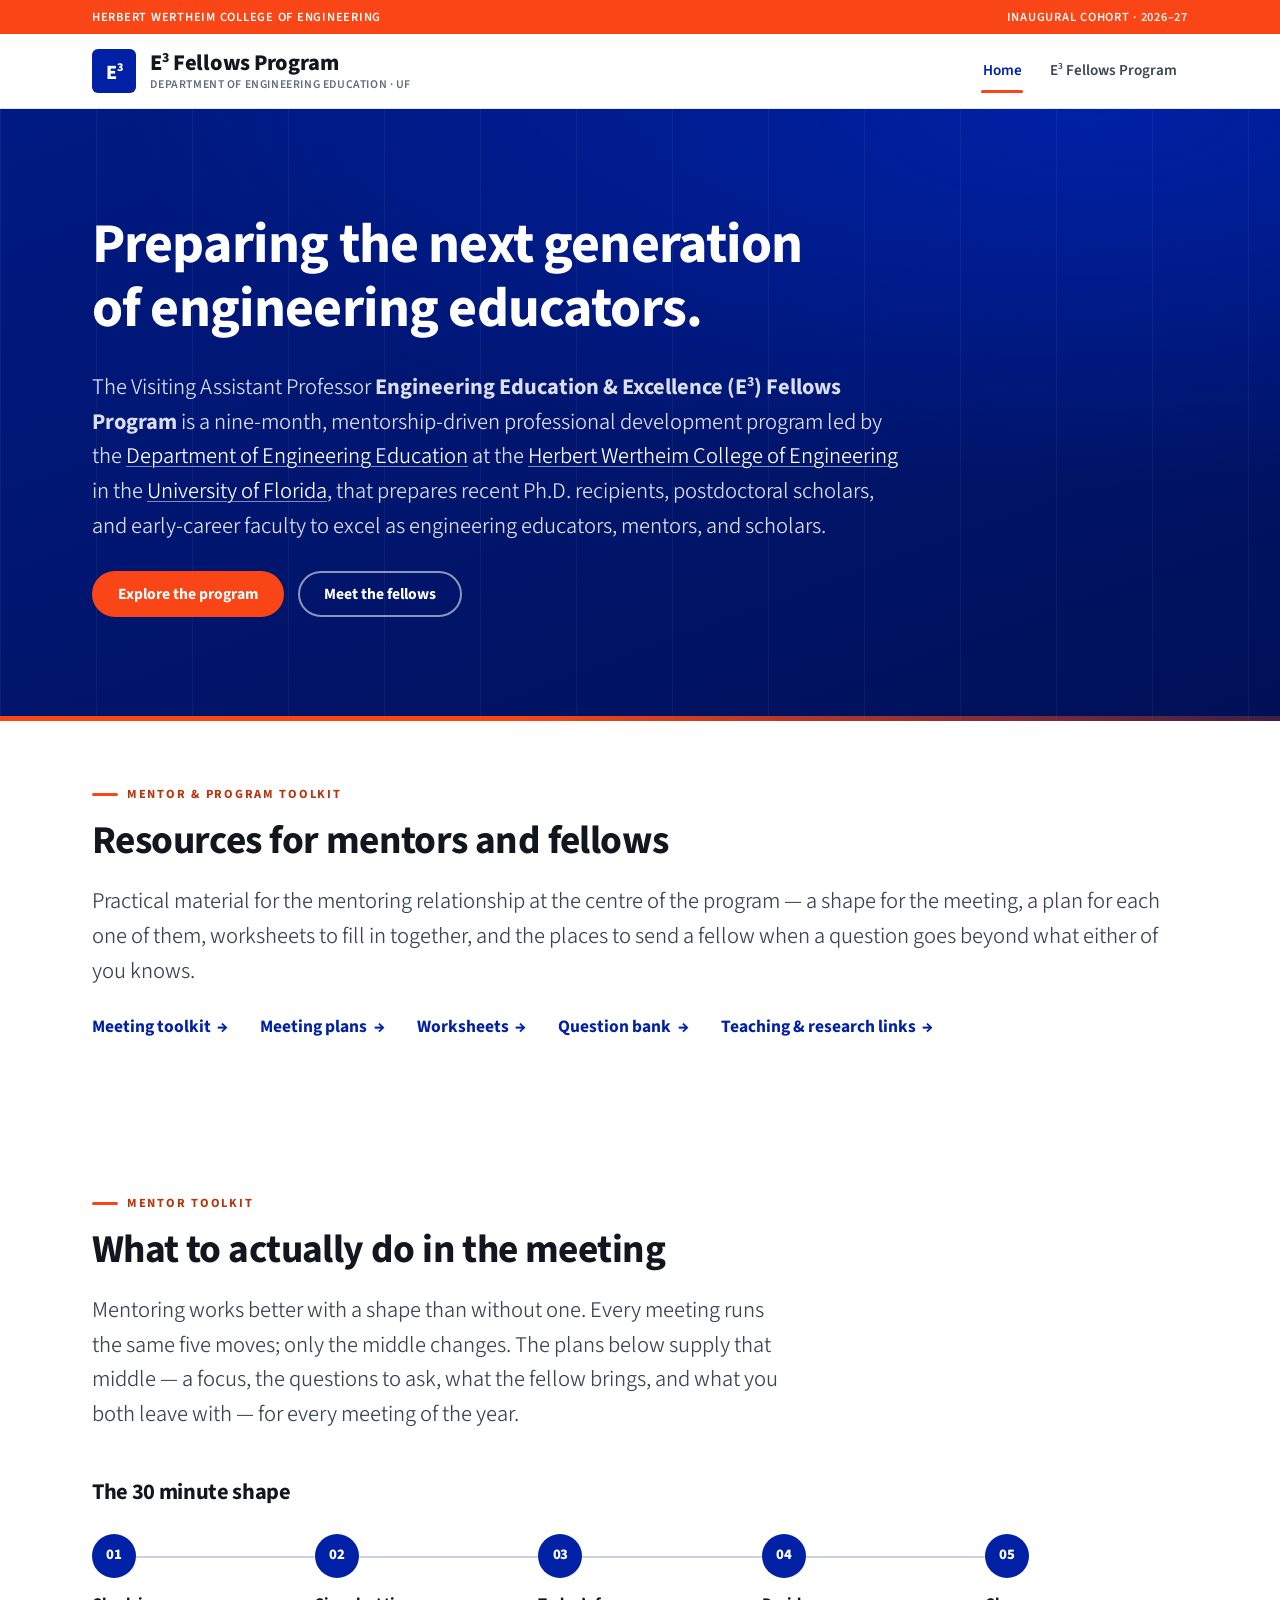
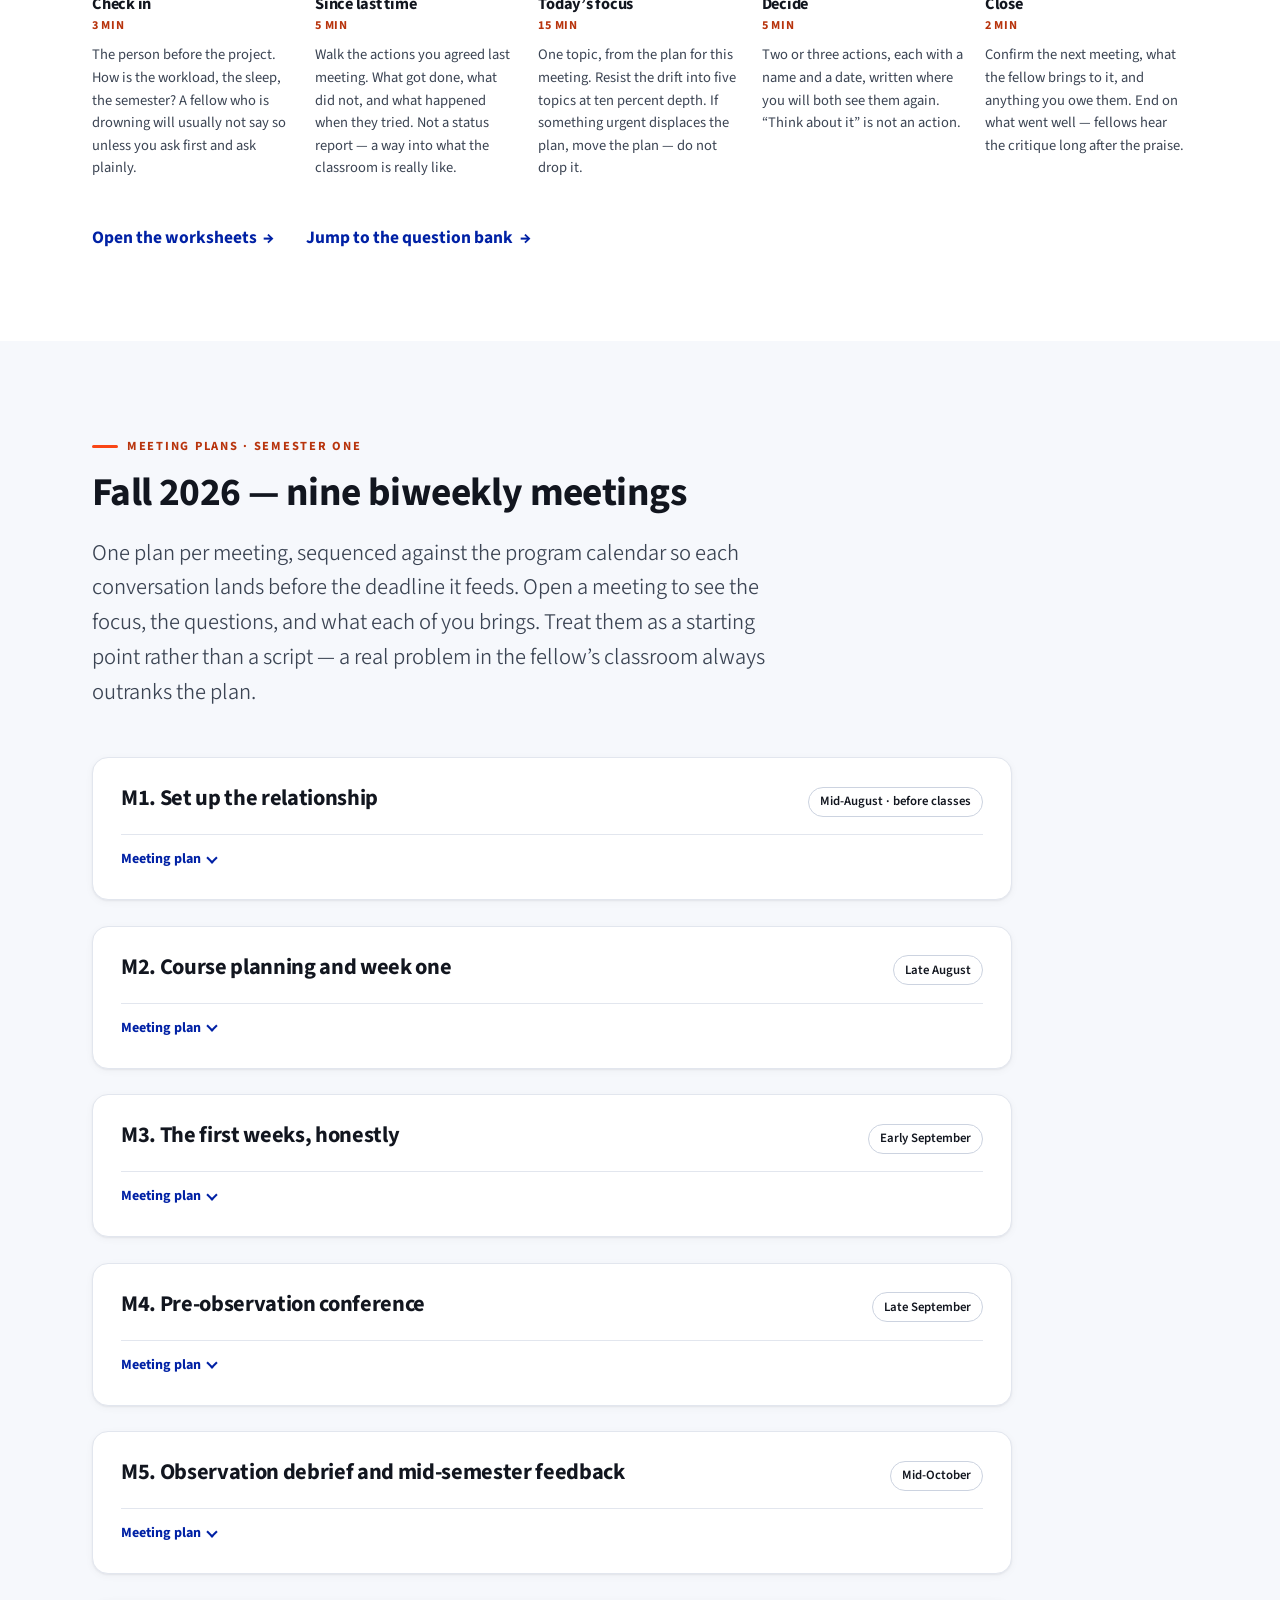
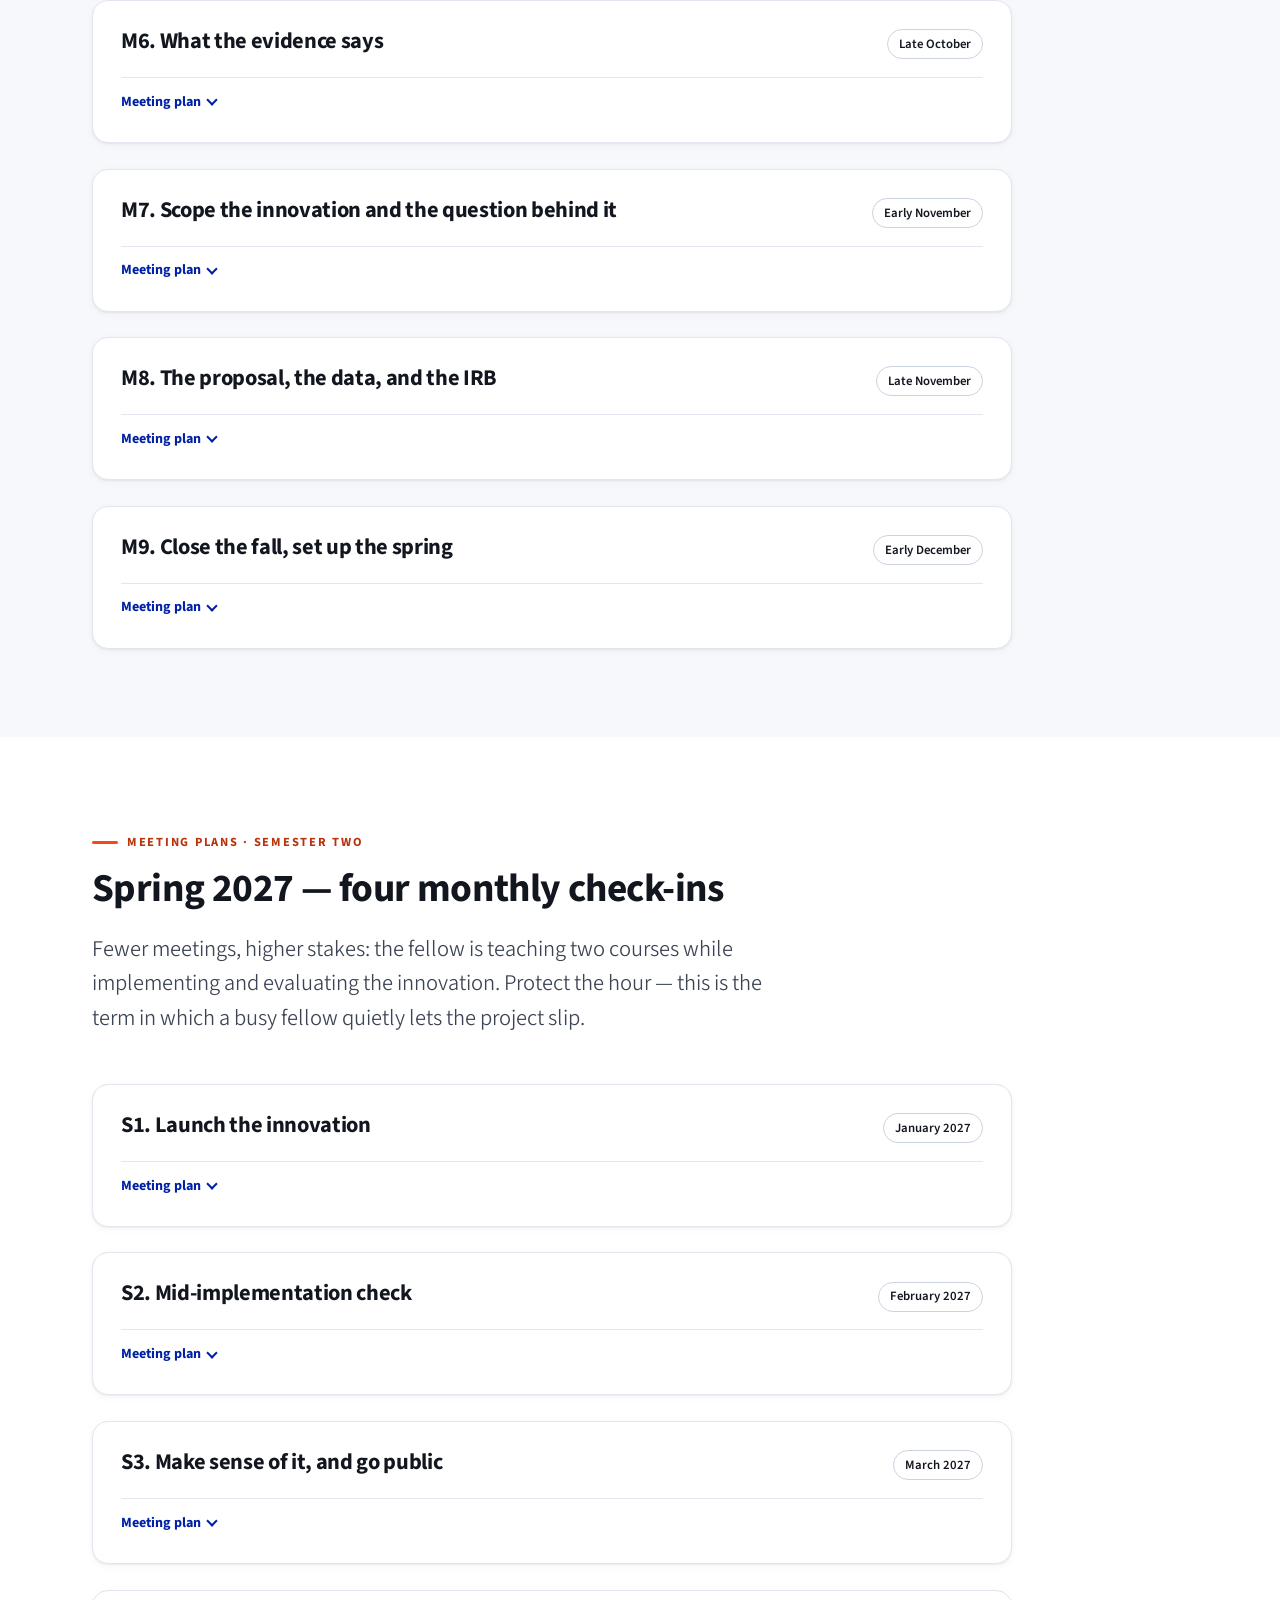
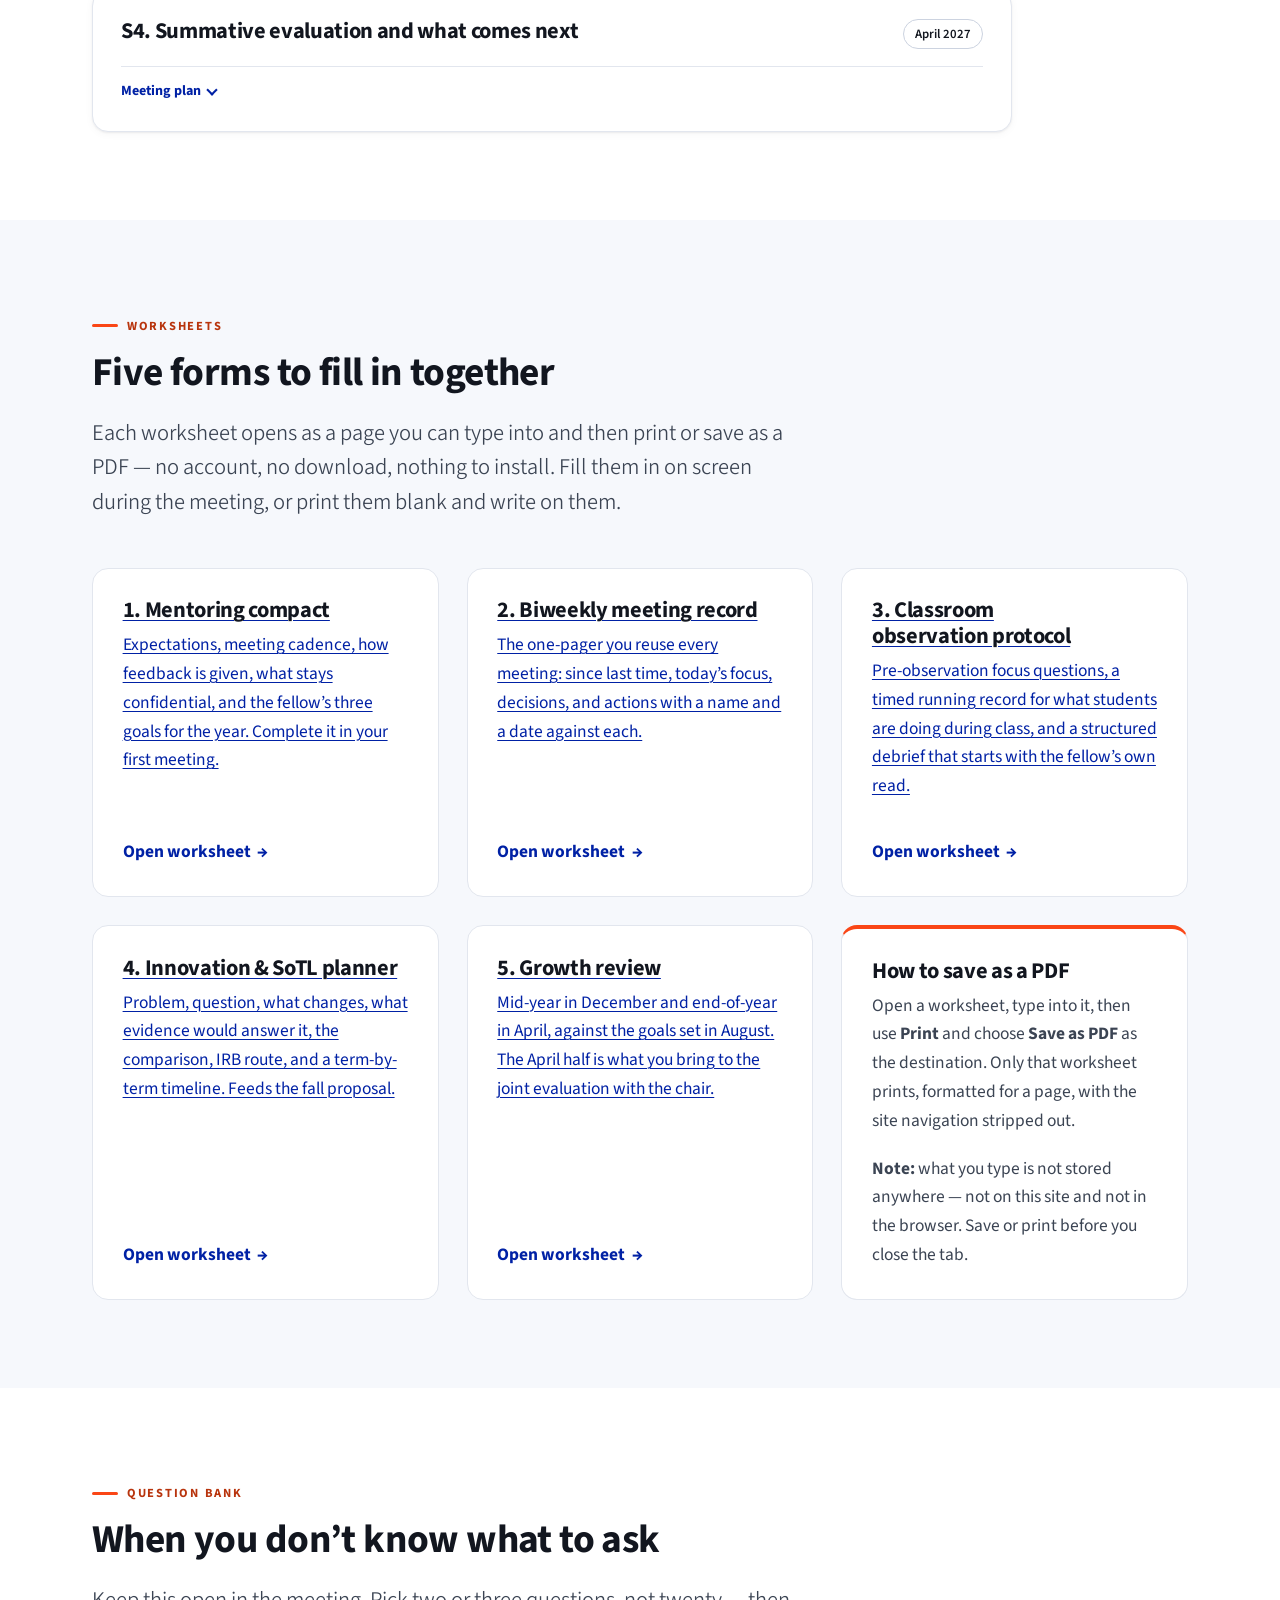
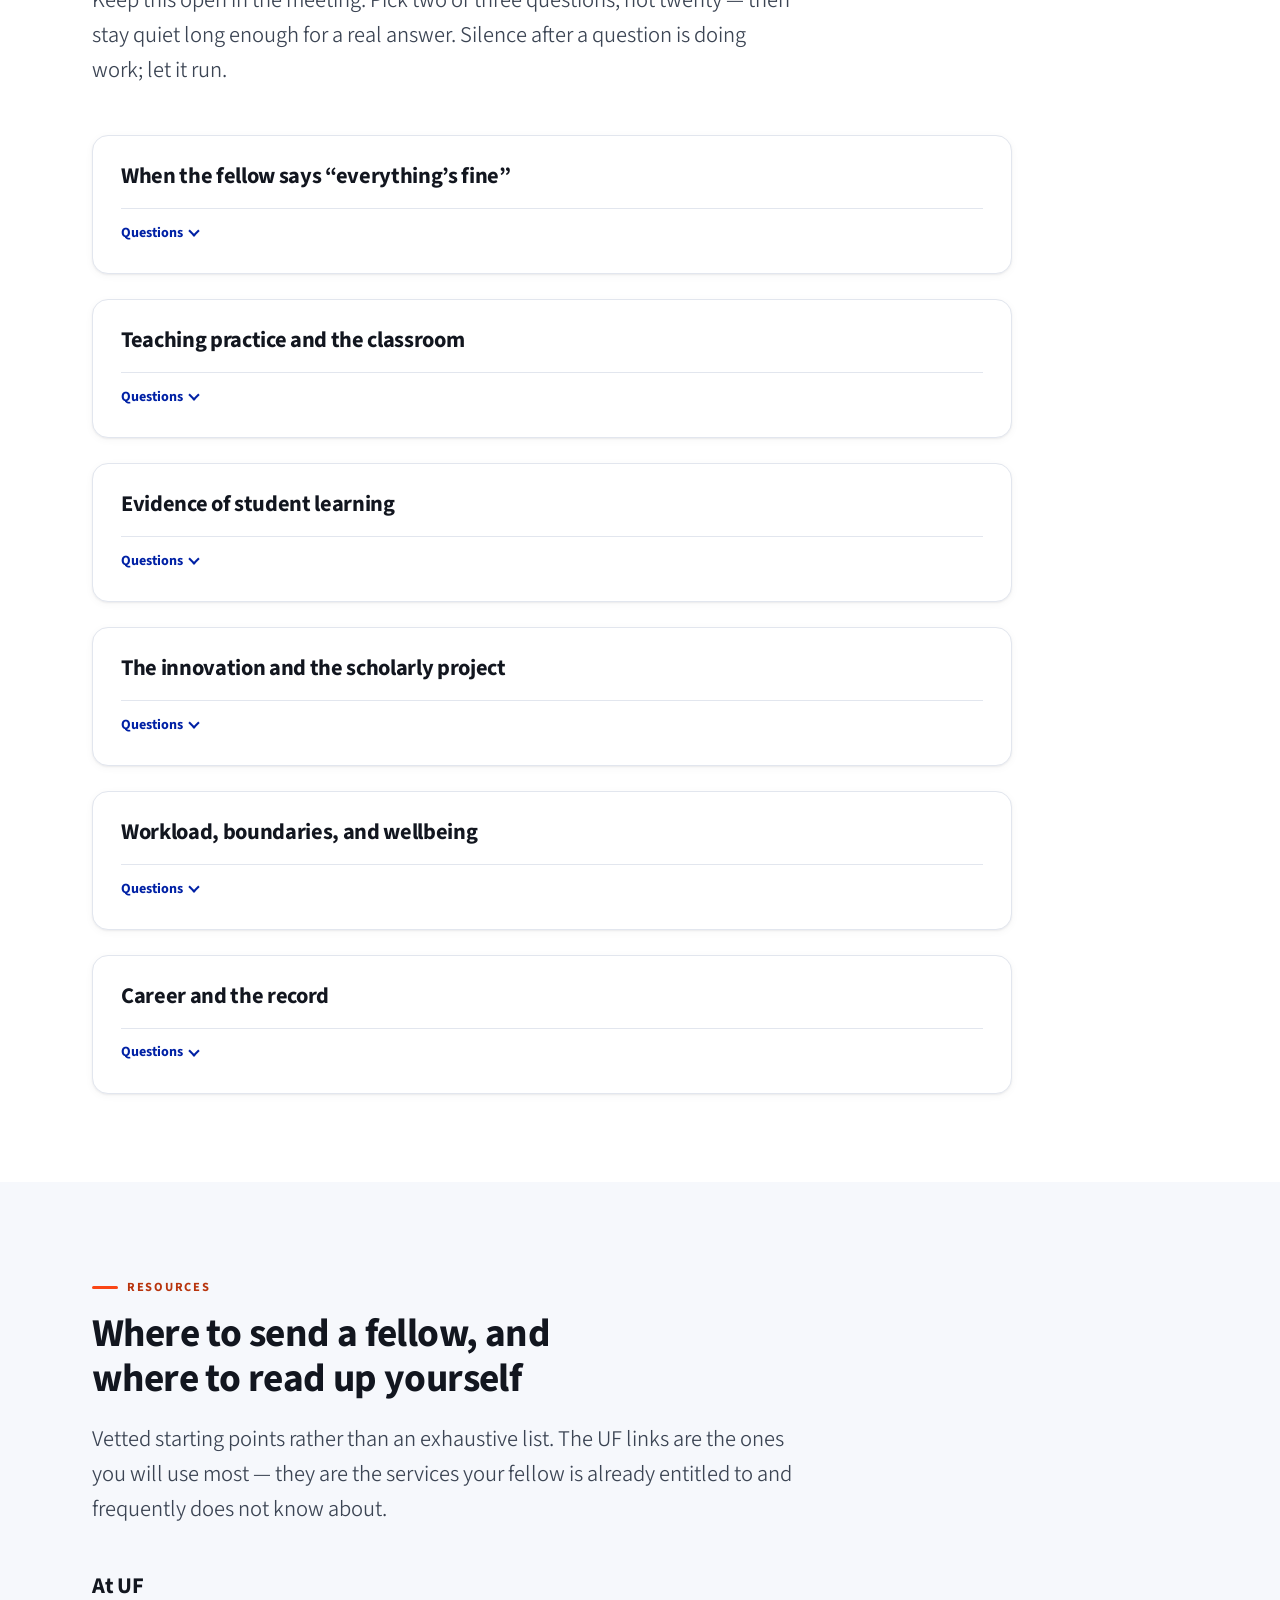
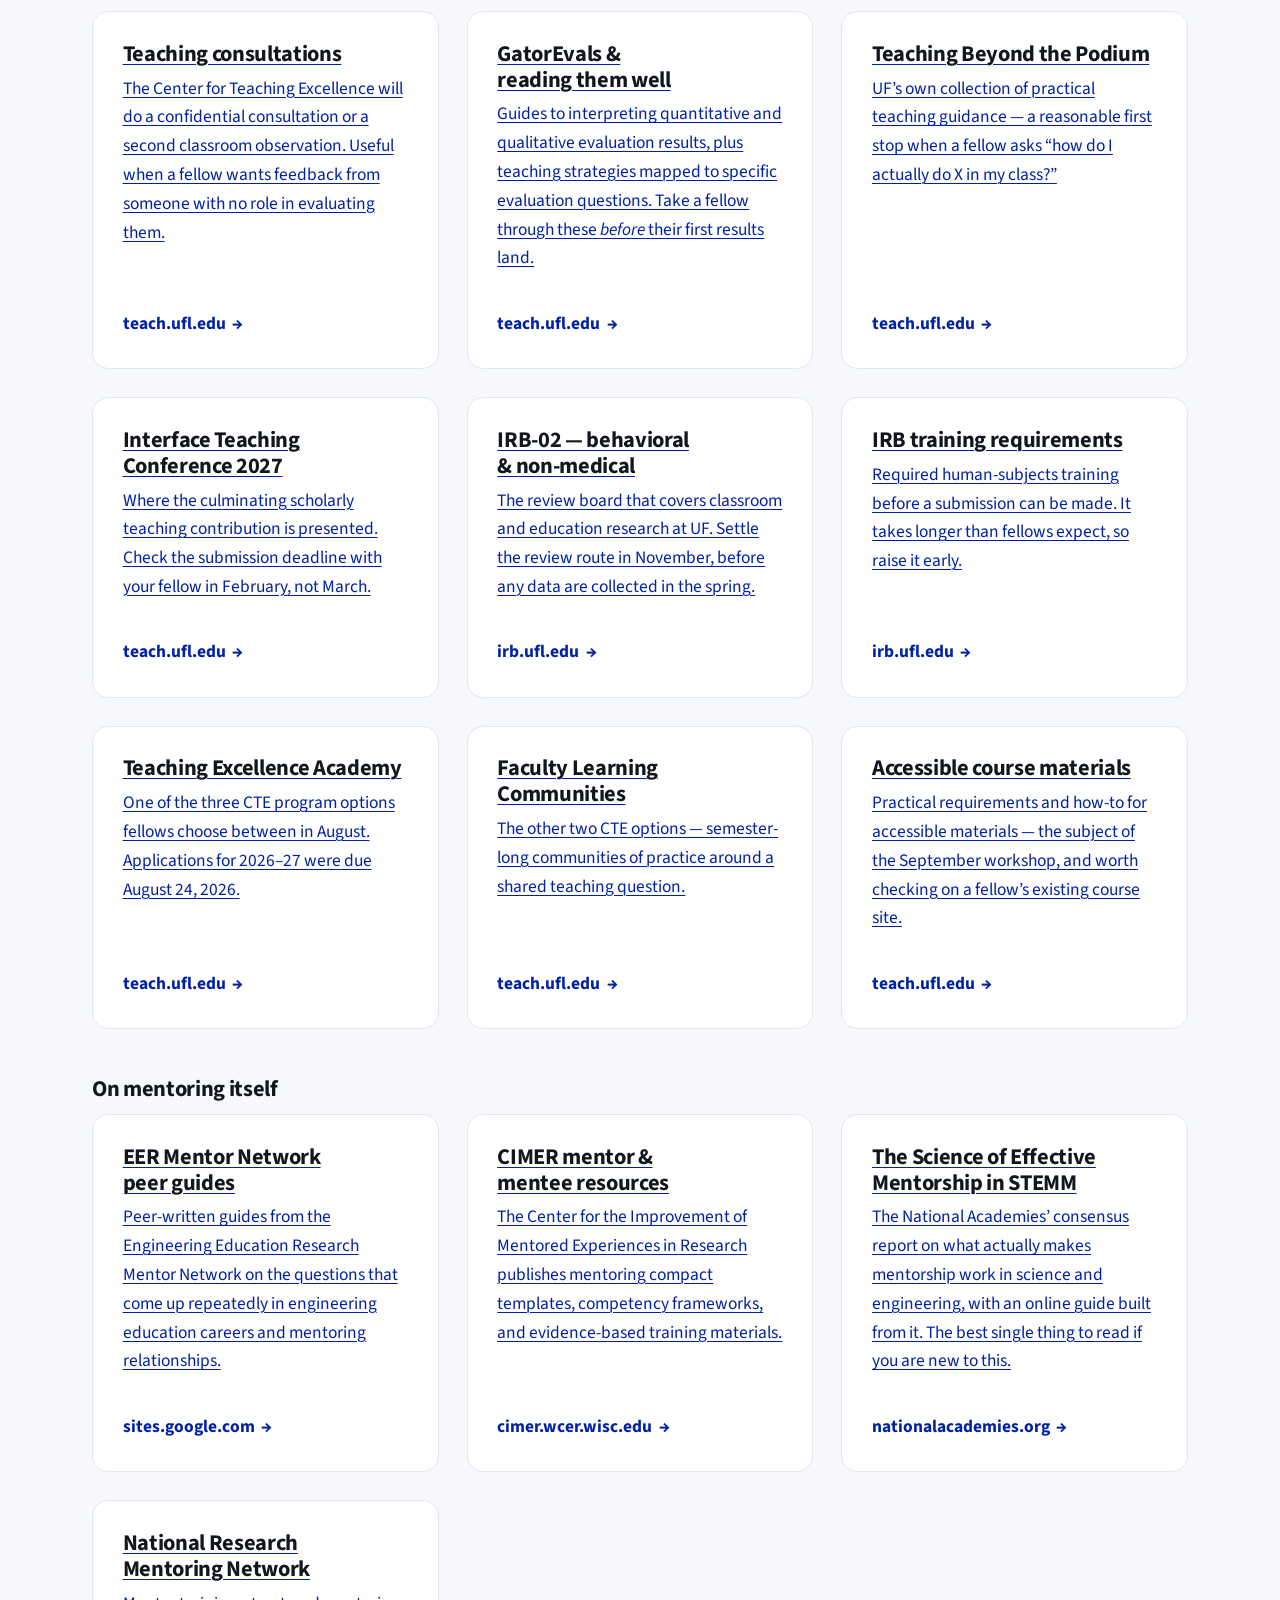
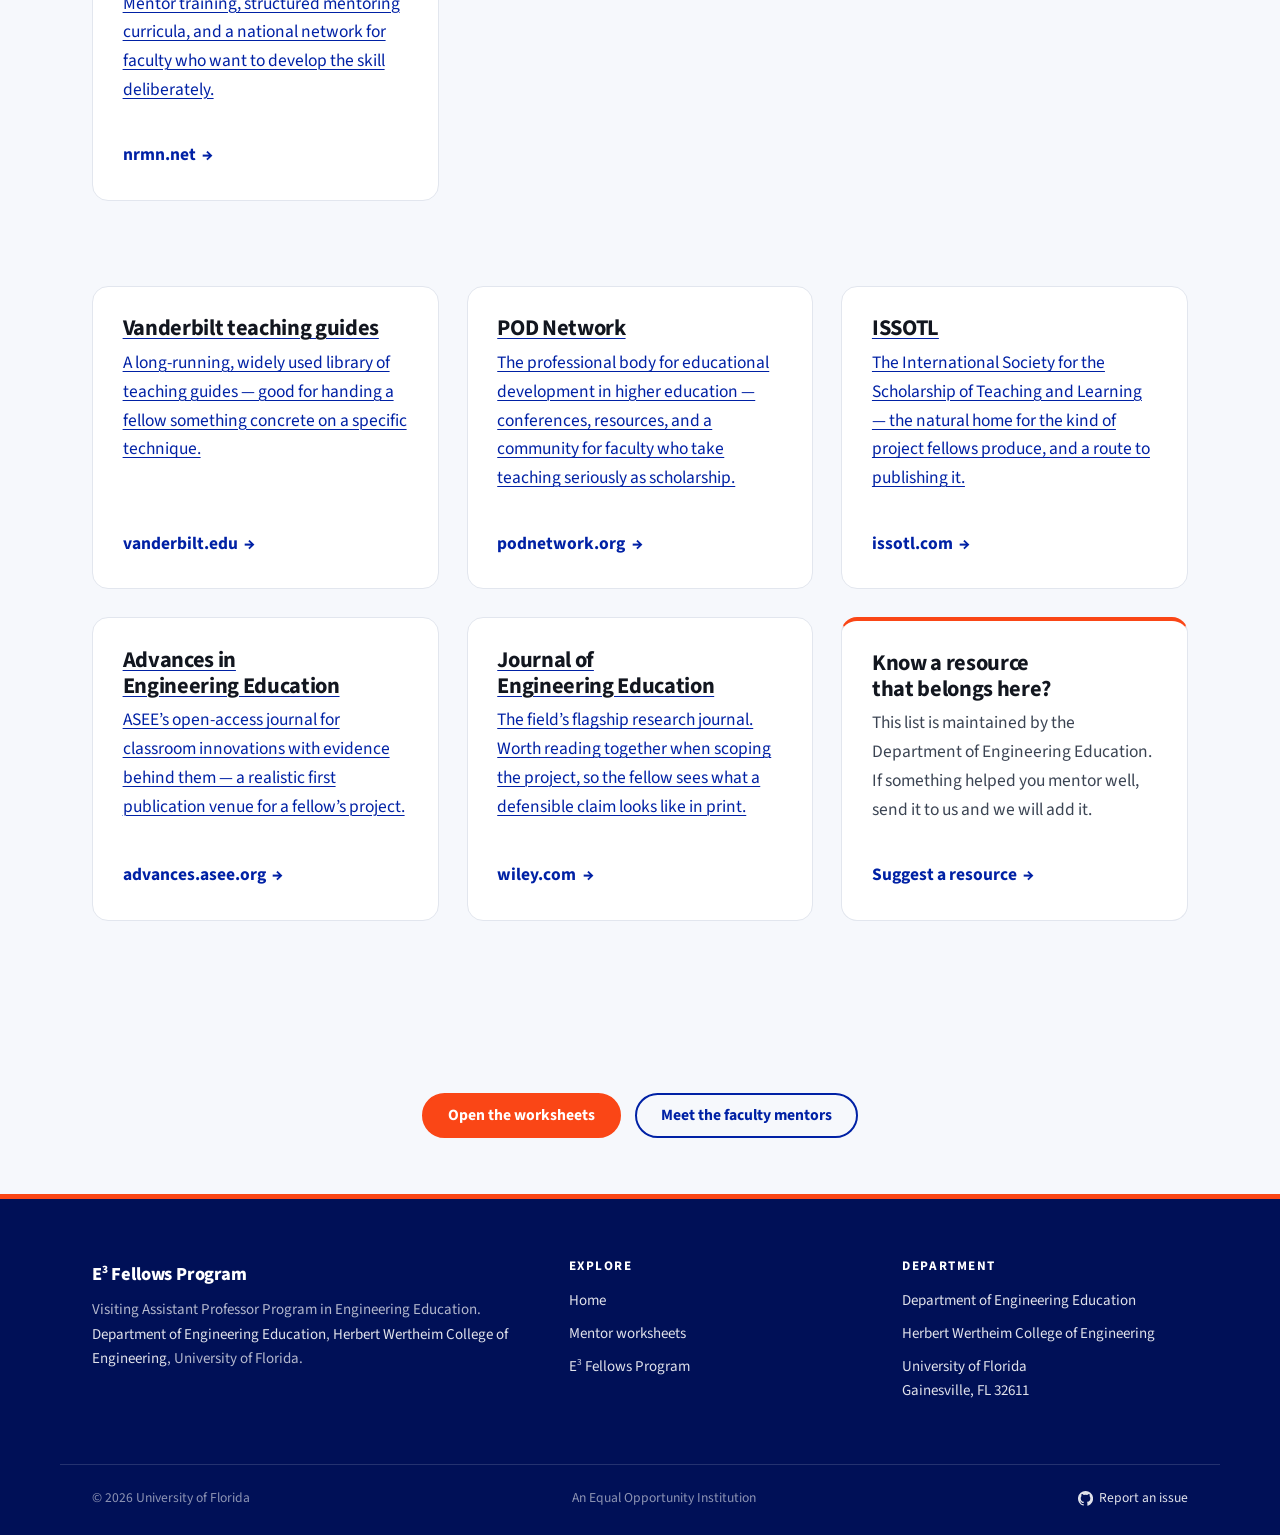
==== commit ee80419e: "Retire workshops.html page and redirect to new location; original content preserved in comments for " ====
--- a/index.html
+++ b/index.html
@@ -1,121 +1,88 @@
 <!DOCTYPE html>
-<!-- RETIRED PAGE (Nov 2026). This content moved to the Department of Engineering
-     Education website. The original page is kept below, commented out line by
-     line; see "Retired pages" in memory.md to restore it. -->
 <html lang="en">
 <head>
 <meta charset="utf-8">
 <meta name="viewport" content="width=device-width, initial-scale=1">
-<title>This page has moved | E&sup3; Fellows, University of Florida</title>
-<link rel="canonical" href="https://uf-e3-fellows.space/resources.html">
-<meta name="robots" content="noindex">
-<meta http-equiv="refresh" content="0; url=resources.html">
+<title>E&sup3; Fellows Program | Department of Engineering Education, University of Florida</title>
+<meta name="description" content="The Visiting Assistant Professor (Engineering Education &amp; Excellence) Fellows Program is a nine-month, mentorship-driven program preparing early-career engineering educators at the University of Florida.">
 <link rel="preconnect" href="https://fonts.googleapis.com">
 <link rel="preconnect" href="https://fonts.gstatic.com" crossorigin>
 <link href="https://fonts.googleapis.com/css2?family=Source+Sans+3:ital,wght@0,300..900;1,300..900&display=swap" rel="stylesheet">
 <link rel="stylesheet" href="assets/css/style.css">
+<script>document.documentElement.classList.add("js");</script>
 </head>
 <body>
 
-<main id="main">
-  <section class="section">
-    <div class="wrap wrap--narrow center">
-      <p class="eyebrow">This page has moved</p>
-      <h1>Mentor &amp; Program Toolkit</h1>
-      <p class="lede">
-        You should be redirected automatically.
-      </p>
-      <div class="btn-row" style="justify-content:center">
-        <a class="btn btn--primary" href="resources.html">Continue to Mentor &amp; Program Toolkit</a>
-      </div>
-    </div>
-  </section>
-</main>
-
-</body>
-</html>
-<!-- END RETIRED-PAGE STUB. Original page follows. -->
-
-<!--~ <!DOCTYPE html> ~-->
-<!--~ <html lang="en"> ~-->
-<!--~ <head> ~-->
-<!--~ <meta charset="utf-8"> ~-->
-<!--~ <meta name="viewport" content="width=device-width, initial-scale=1"> ~-->
-<!--~ <title>E&sup3; Fellows Program | Department of Engineering Education, University of Florida</title> ~-->
-<!--~ <meta name="description" content="The Visiting Assistant Professor (Engineering Education &amp; Excellence) Fellows Program is a nine-month, mentorship-driven program preparing early-career engineering educators at the University of Florida."> ~-->
-<!--~ <link rel="preconnect" href="https://fonts.googleapis.com"> ~-->
-<!--~ <link rel="preconnect" href="https://fonts.gstatic.com" crossorigin> ~-->
-<!--~ <link href="https://fonts.googleapis.com/css2?family=Source+Sans+3:ital,wght@0,300..900;1,300..900&display=swap" rel="stylesheet"> ~-->
-<!--~ <link rel="stylesheet" href="assets/css/style.css"> ~-->
-<!--~ <script>document.documentElement.classList.add("js");</script> ~-->
-<!--~ </head> ~-->
-<!--~ <body> ~-->
-
-<!--~ <a class="skip-link" href="#main">Skip to main content</a> ~-->
-
-<!--~ <div class="topbar"> ~-->
-  <!--~ <div class="wrap"> ~-->
-    <!--~ <span><a href="https://www.eng.ufl.edu/" target="_blank" rel="noopener">Herbert Wertheim College of Engineering</a></span> ~-->
-    <!--~ <span class="topbar__right">Inaugural Cohort &middot; 2026&ndash;27</span> ~-->
-  <!--~ </div> ~-->
-<!--~ </div> ~-->
-
-<!--~ <header class="site-header"> ~-->
-  <!--~ <div class="wrap"> ~-->
-    <!--~ <a class="brand" href="index.html"> ~-->
-      <!--~ <span class="brand__mark" aria-hidden="true">E<sup>3</sup></span> ~-->
-      <!--~ <span class="brand__text"> ~-->
-        <!--~ <span class="brand__title">E<sup>3</sup> Fellows Program</span> ~-->
-        <!--~ <span class="brand__sub">Department of Engineering Education &middot; UF</span> ~-->
-      <!--~ </span> ~-->
-    <!--~ </a> ~-->
-    <!--~ <button class="nav-toggle" type="button" aria-expanded="false" aria-controls="primary-nav"> ~-->
-      <!--~ <span class="nav-toggle__bars" aria-hidden="true"><span></span><span></span><span></span></span> ~-->
-      <!--~ Menu ~-->
-    <!--~ </button> ~-->
-    <!--~ <nav class="nav" id="primary-nav" aria-label="Primary"> ~-->
-      <!--~ <ul> ~-->
-        <!--~ <li><a href="index.html" aria-current="page">Home</a></li> ~-->
+<a class="skip-link" href="#main">Skip to main content</a>
+
+<div class="topbar">
+  <div class="wrap">
+    <span><a href="https://www.eng.ufl.edu/" target="_blank" rel="noopener">Herbert Wertheim College of Engineering</a></span>
+    <span class="topbar__right">Inaugural Cohort &middot; 2026&ndash;27</span>
+  </div>
+</div>
+
+<header class="site-header">
+  <div class="wrap">
+    <a class="brand" href="index.html">
+      <span class="brand__mark" aria-hidden="true">E<sup>3</sup></span>
+      <span class="brand__text">
+        <span class="brand__title">E<sup>3</sup> Fellows Program</span>
+        <span class="brand__sub">Department of Engineering Education &middot; UF</span>
+      </span>
+    </a>
+    <button class="nav-toggle" type="button" aria-expanded="false" aria-controls="primary-nav">
+      <span class="nav-toggle__bars" aria-hidden="true"><span></span><span></span><span></span></span>
+      Menu
+    </button>
+    <nav class="nav" id="primary-nav" aria-label="Primary">
+      <ul>
+        <li><a href="index.html" aria-current="page">Home</a></li>
+        <li><a href="https://eed.eng.ufl.edu/people/e3-fellows-program/" target="_blank" rel="noopener">E<sup>3</sup> Fellows Program</a></li>
         <!-- <li><a href="program.html">Program</a></li> -->
         <!-- <li><a href="workshops.html">Workshops</a></li> -->
         <!-- <li><a href="fellows.html">Fellows</a></li> -->
         <!-- <li><a href="mentors.html">Mentors</a></li> -->
-        <!--~ <li><a href="resources.html">Resources</a></li> ~-->
+        <!-- <li><a href="resources.html">Resources</a></li> -->
         <!-- <li><a href="outcomes.html">Outcomes</a></li> -->
-        <!--~ <li><a href="contact.html">Contact</a></li> ~-->
-      <!--~ </ul> ~-->
-    <!--~ </nav> ~-->
-  <!--~ </div> ~-->
-<!--~ </header> ~-->
-
-<!--~ <main id="main"> ~-->
+        <!-- <li><a href="contact.html">Contact</a></li> -->
+      </ul>
+    </nav>
+  </div>
+</header>
+
+<main id="main">
 
   <!-- ============================ HERO ============================ -->
-  <!--~ <section class="hero"> ~-->
-    <!--~ <div class="hero__grid-lines" aria-hidden="true"></div> ~-->
-    <!--~ <div class="wrap"> ~-->
-      <!--~ <h1>Preparing the next generation of engineering educators.</h1> ~-->
-      <!--~ <p class="lede lede--wide"> ~-->
-        <!--~ The Visiting Assistant Professor <strong>Engineering Education &amp; Excellence ~-->
-        <!--~ (E<sup>3</sup>) Fellows Program</strong> is a nine-month, mentorship-driven ~-->
-        <!--~ professional development program led by the ~-->
-        <!--~ <a href="https://eed.eng.ufl.edu/" target="_blank" rel="noopener">Department of Engineering Education</a> ~-->
-        <!--~ at the ~-->
-        <!--~ <a href="https://www.eng.ufl.edu/" target="_blank" rel="noopener">Herbert Wertheim College of Engineering</a> ~-->
-        <!--~ in the ~-->
-        <!--~ <a href="https://www.ufl.edu/" target="_blank" rel="noopener">University of Florida</a>, ~-->
-        <!--~ that prepares recent Ph.D. recipients, ~-->
-        <!--~ postdoctoral scholars, and early-career faculty to excel as engineering ~-->
-        <!--~ educators, mentors, and scholars. ~-->
-      <!--~ </p> ~-->
-      <!--~ <div class="btn-row"> ~-->
+  <section class="hero">
+    <div class="hero__grid-lines" aria-hidden="true"></div>
+    <div class="wrap">
+      <h1>Preparing the next generation of engineering educators.</h1>
+      <p class="lede lede--wide">
+        The Visiting Assistant Professor <strong>Engineering Education &amp; Excellence
+        (E<sup>3</sup>) Fellows Program</strong> is a nine-month, mentorship-driven
+        professional development program led by the
+        <a href="https://eed.eng.ufl.edu/" target="_blank" rel="noopener">Department of Engineering Education</a>
+        at the
+        <a href="https://www.eng.ufl.edu/" target="_blank" rel="noopener">Herbert Wertheim College of Engineering</a>
+        in the
+        <a href="https://www.ufl.edu/" target="_blank" rel="noopener">University of Florida</a>,
+        that prepares recent Ph.D. recipients,
+        postdoctoral scholars, and early-career faculty to excel as engineering
+        educators, mentors, and scholars.
+      </p>
+      <div class="btn-row">
         <!-- <a class="btn btn--primary" href="program.html">Explore the program</a> -->
-        <!--~ <a class="btn btn--primary" href="https://eed.eng.ufl.edu/people/e3-fellows-program/" target="_blank" rel="noopener">Explore the program</a> ~-->
+        <a class="btn btn--primary" href="https://eed.eng.ufl.edu/people/e3-fellows-program/" target="_blank" rel="noopener">Explore the program</a>
         <!-- <a class="btn btn--ghost" href="fellows.html">Meet the fellows</a> -->
-        <!--~ <a class="btn btn--ghost" href="https://eed.eng.ufl.edu/people/e3-fellows-program/2026-27-e3-fellows/" target="_blank" rel="noopener">Meet the fellows</a> ~-->
-      <!--~ </div> ~-->
-    <!--~ </div> ~-->
-  <!--~ </section> ~-->
+        <a class="btn btn--ghost" href="https://eed.eng.ufl.edu/people/e3-fellows-program/2026-27-e3-fellows/" target="_blank" rel="noopener">Meet the fellows</a>
+      </div>
+    </div>
+  </section>
+
+  <!-- ============ PREVIOUS HOME-PAGE SECTIONS (retired Nov 2026) ============
+       Commented out line by line; to restore, remove the "<!--~" and "~--"
+       markers in this block only. See "Retired pages" in memory.md. -->
 
   <!-- ============================ STATS ============================ -->
   <!--~ <section class="section section--tight"> ~-->
@@ -446,51 +413,1115 @@
   <!--~ </section> ~-->
 
 
-<!--~ </main> ~-->
-
-<!--~ <footer class="site-footer"> ~-->
-  <!--~ <div class="wrap footer-grid"> ~-->
-    <!--~ <div> ~-->
-      <!--~ <p class="footer-brand">E<sup>3</sup> Fellows Program</p> ~-->
-      <!--~ <p> ~-->
-        <!--~ Visiting Assistant Professor Program in Engineering Education. ~-->
-        <!--~ <a href="https://eed.eng.ufl.edu/" target="_blank" rel="noopener">Department of Engineering Education</a>, ~-->
-        <!--~ <a href="https://www.eng.ufl.edu/" target="_blank" rel="noopener">Herbert Wertheim College of Engineering</a>, ~-->
-        <!--~ University of Florida. ~-->
-      <!--~ </p> ~-->
-    <!--~ </div> ~-->
-    <!--~ <div> ~-->
-      <!--~ <h4>Explore</h4> ~-->
-      <!--~ <ul> ~-->
+
+  <!-- ===================== MENTOR & PROGRAM TOOLKIT ===================== -->
+  <section class="section section--tight" id="mentor-toolkit">
+    <div class="wrap">
+      <p class="eyebrow">Mentor &amp; Program Toolkit</p>
+      <h2>Resources for mentors and fellows</h2>
+      <p class="lede">
+        Practical material for the mentoring relationship at the centre of the
+        program &mdash; a shape for the meeting, a plan for each one of them,
+        worksheets to fill in together, and the places to send a fellow when a
+        question goes beyond what either of you knows.
+      </p>
+      <p class="link-row">
+        <a class="arrow-link" href="#toolkit">Meeting toolkit</a>
+        <a class="arrow-link" href="#meeting-plans">Meeting plans</a>
+        <a class="arrow-link" href="#worksheets">Worksheets</a>
+        <a class="arrow-link" href="#question-bank">Question bank</a>
+        <a class="arrow-link" href="#external">Teaching &amp; research links</a>
+      </p>
+    </div>
+  </section>
+
+  <!-- ==================== THE MEETING SHAPE ======================== -->
+  <section class="section" id="toolkit">
+    <div class="wrap">
+      <div class="section-head reveal">
+        <p class="eyebrow">Mentor toolkit</p>
+        <h2>What to actually do in the meeting</h2>
+        <p class="lede">
+          Mentoring works better with a shape than without one. Every meeting runs
+          the same five moves; only the middle changes. The plans below supply that
+          middle &mdash; a focus, the questions to ask, what the fellow brings, and
+          what you both leave with &mdash; for every meeting of the year.
+        </p>
+      </div>
+
+      <div class="reveal">
+        <h3 class="steps__heading">The 30 minute shape</h3>
+        <ol class="steps">
+        <li class="step">
+          <h4 class="step__title">Check in</h4>
+          <p class="step__when">3 min</p>
+          <p class="step__text">The person before the project. How is the workload, the sleep, the semester? A fellow who is drowning will usually not say so unless you ask first and ask plainly.</p>
+        </li>
+        <li class="step">
+          <h4 class="step__title">Since last time</h4>
+          <p class="step__when">5 min</p>
+          <p class="step__text">Walk the actions you agreed last meeting. What got done, what did not, and what happened when they tried. Not a status report &mdash; a way into what the classroom is really like.</p>
+        </li>
+        <li class="step">
+          <h4 class="step__title">Today&rsquo;s focus</h4>
+          <p class="step__when">15 min</p>
+          <p class="step__text">One topic, from the plan for this meeting. Resist the drift into five topics at ten percent depth. If something urgent displaces the plan, move the plan &mdash; do not drop it.</p>
+        </li>
+        <li class="step">
+          <h4 class="step__title">Decide</h4>
+          <p class="step__when">5 min</p>
+          <p class="step__text">Two or three actions, each with a name and a date, written where you will both see them again. &ldquo;Think about it&rdquo; is not an action.</p>
+        </li>
+        <li class="step">
+          <h4 class="step__title">Close</h4>
+          <p class="step__when">2 min</p>
+          <p class="step__text">Confirm the next meeting, what the fellow brings to it, and anything you owe them. End on what went well &mdash; fellows hear the critique long after the praise.</p>
+        </li>
+        </ol>
+      </div>
+
+      <p class="link-row" style="margin-top:clamp(2rem, 4vw, 2.75rem)">
+        <a class="arrow-link" href="mentor-worksheets.html">Open the worksheets</a>
+        <a class="arrow-link" href="#question-bank">Jump to the question bank</a>
+      </p>
+    </div>
+  </section>
+
+  <!-- ==================== MEETING PLANS: FALL ====================== -->
+  <section class="section section--alt" id="meeting-plans">
+    <div class="wrap">
+      <div class="section-head reveal">
+        <p class="eyebrow">Meeting plans &middot; semester one</p>
+        <h2>Fall 2026 &mdash; nine biweekly meetings</h2>
+        <p class="lede">
+          One plan per meeting, sequenced against the program calendar so each
+          conversation lands before the deadline it feeds. Open a meeting to see the
+          focus, the questions, and what each of you brings. Treat them as a
+          starting point rather than a script &mdash; a real problem in the
+          fellow&rsquo;s classroom always outranks the plan.
+        </p>
+      </div>
+
+      <ol class="workshops reveal">
+
+        <!-- ---------------------- Meeting 1 ----------------------- -->
+        <li>
+          <article class="workshop">
+            <div class="workshop__head">
+              <h3 class="workshop__title">M1. Set up the relationship</h3>
+              <ul class="chips workshop__meta">
+                <li class="chip chip--when">Mid-August &middot; before classes</li>
+              </ul>
+            </div>
+
+            <details class="workshop__details">
+              <summary>Meeting plan</summary>
+              <div class="workshop__body">
+                <p class="workshop__intro">
+                  Spend the first meeting on how you will work together, not on
+                  teaching. Making this explicit now prevents most of the mismatches
+                  that otherwise surface in October. Fill in the
+                  <a href="mentor-worksheets.html#sheet-compact">mentoring compact</a>
+                  together, on screen, during this meeting.
+                </p>
+                <ul class="workshop__agenda">
+                  <li><b>Ask:</b> What made you want this fellowship &mdash; and what
+                    do you want to be true in April that is not true today?</li>
+                  <li><b>Ask:</b> What kind of feedback actually helps you? In the
+                    moment, in writing, or after you have had time to sit with
+                    it?</li>
+                  <li><b>Ask:</b> What stays between us, and what may I share with
+                    the program or with your chair?</li>
+                  <li><b>Ask:</b> Where do you want me to push you, and where do you
+                    want room to work it out yourself?</li>
+                  <li><b>Ask:</b> What does a bad week look like for you &mdash; and
+                    how would I know you were having one?</li>
+                  <li><b>Fellow brings:</b> CV, the course they are assigned, and a
+                    rough sense of their goals.</li>
+                  <li><b>You both leave with:</b> a completed compact, recurring
+                    calendar holds for the semester, and three goals for the year
+                    written in the fellow&rsquo;s own words.</li>
+                </ul>
+              </div>
+            </details>
+          </article>
+        </li>
+
+        <!-- ---------------------- Meeting 2 ----------------------- -->
+        <li>
+          <article class="workshop">
+            <div class="workshop__head">
+              <h3 class="workshop__title">M2. Course planning and week one</h3>
+              <ul class="chips workshop__meta">
+                <li class="chip chip--when">Late August</li>
+              </ul>
+            </div>
+
+            <details class="workshop__details">
+              <summary>Meeting plan</summary>
+              <div class="workshop__body">
+                <p class="workshop__intro">
+                  The syllabus and the first two weeks, in detail. This meeting also
+                  carries a hard deadline: CTE program applications are due
+                  <strong>Monday, August 24, 2026</strong>, so confirm the
+                  fellow&rsquo;s choice is submitted before you finish.
+                </p>
+                <ul class="workshop__agenda">
+                  <li><b>Ask:</b> Walk me through the first class. What will students
+                    be doing in the first twenty minutes?</li>
+                  <li><b>Ask:</b> What are the three things a student must be able to
+                    do by the end of this course &mdash; and where does the syllabus
+                    say so?</li>
+                  <li><b>Ask:</b> Where does a struggling student find out they are
+                    struggling, and how early in the term is that?</li>
+                  <li><b>Ask:</b> Which CTE program did you choose, and why that one
+                    over the others?</li>
+                  <li><b>Ask:</b> What is the single thing about this course you are
+                    most worried about?</li>
+                  <li><b>Fellow brings:</b> draft syllabus, the first two weeks of
+                    class plans, and the CTE application.</li>
+                  <li><b>You both leave with:</b> written syllabus feedback, the CTE
+                    application submitted, and a date on the calendar for your
+                    classroom observation.</li>
+                </ul>
+              </div>
+            </details>
+          </article>
+        </li>
+
+        <!-- ---------------------- Meeting 3 ----------------------- -->
+        <li>
+          <article class="workshop">
+            <div class="workshop__head">
+              <h3 class="workshop__title">M3. The first weeks, honestly</h3>
+              <ul class="chips workshop__meta">
+                <li class="chip chip--when">Early September</li>
+              </ul>
+            </div>
+
+            <details class="workshop__details">
+              <summary>Meeting plan</summary>
+              <div class="workshop__body">
+                <p class="workshop__intro">
+                  Three weeks in, the plan has met the room. This is the meeting
+                  where a fellow will tell you something is not working &mdash; if
+                  you make it safe to say so. Say plainly that a class going badly is
+                  normal and is not the thing they are being evaluated on.
+                </p>
+                <ul class="workshop__agenda">
+                  <li><b>Ask:</b> What surprised you in the first two weeks?</li>
+                  <li><b>Ask:</b> Where did students get stuck that you did not
+                    expect them to?</li>
+                  <li><b>Ask:</b> What did you plan and not get to? What did you cut,
+                    and how did you decide?</li>
+                  <li><b>Ask:</b> How do you know whether they are learning &mdash;
+                    as opposed to whether they are satisfied?</li>
+                  <li><b>Ask:</b> What is taking far more time than you budgeted
+                    for?</li>
+                  <li><b>Fellow brings:</b> a piece of student work, and one class
+                    that did not go the way they intended.</li>
+                  <li><b>You both leave with:</b> one concrete change to try in the
+                    next two weeks, and the observation date confirmed.</li>
+                </ul>
+              </div>
+            </details>
+          </article>
+        </li>
+
+        <!-- ---------------------- Meeting 4 ----------------------- -->
+        <li>
+          <article class="workshop">
+            <div class="workshop__head">
+              <h3 class="workshop__title">M4. Pre-observation conference</h3>
+              <ul class="chips workshop__meta">
+                <li class="chip chip--when">Late September</li>
+              </ul>
+            </div>
+
+            <details class="workshop__details">
+              <summary>Meeting plan</summary>
+              <div class="workshop__body">
+                <p class="workshop__intro">
+                  An observation without a pre-conference collects the wrong
+                  evidence. Agree here on what you are looking for, so the fellow
+                  owns the focus and your notes answer a question they actually
+                  asked. Use part one of the
+                  <a href="mentor-worksheets.html#sheet-observation">observation protocol</a>.
+                  This is also the window in which the fellow attends their own two
+                  observation sessions in exemplary engineering courses &mdash; ask
+                  what they are watching for there, too.
+                </p>
+                <ul class="workshop__agenda">
+                  <li><b>Ask:</b> What do you want evidence about? What should I be
+                    counting or writing down?</li>
+                  <li><b>Ask:</b> What will students be doing, minute to minute? How
+                    long will you talk without interruption?</li>
+                  <li><b>Ask:</b> What would &ldquo;this went well&rdquo; look like,
+                    described by what students do rather than by how you feel?</li>
+                  <li><b>Ask:</b> Is there anything you would rather I not focus on
+                    this time?</li>
+                  <li><b>Ask:</b> Do you want my raw notes, or the organized
+                    version?</li>
+                  <li><b>Fellow brings:</b> the lesson plan, the materials students
+                    will see, and any context about the group.</li>
+                  <li><b>You both leave with:</b> two or three agreed focus
+                    questions, the logistics settled, and the debrief booked within
+                    a week of the visit.</li>
+                </ul>
+              </div>
+            </details>
+          </article>
+        </li>
+
+        <!-- ---------------------- Meeting 5 ----------------------- -->
+        <li>
+          <article class="workshop">
+            <div class="workshop__head">
+              <h3 class="workshop__title">M5. Observation debrief and mid-semester feedback</h3>
+              <ul class="chips workshop__meta">
+                <li class="chip chip--when">Mid-October</li>
+              </ul>
+            </div>
+
+            <details class="workshop__details">
+              <summary>Meeting plan</summary>
+              <div class="workshop__body">
+                <p class="workshop__intro">
+                  Order matters here: the fellow reflects first, then you present
+                  what you saw as description, then you interpret it together. Pair
+                  it with a mid-semester feedback round from students &mdash; taken
+                  now, there is still time to act on it, which is the entire point.
+                </p>
+                <ul class="workshop__agenda">
+                  <li><b>Ask first:</b> Before I say anything &mdash; how did that
+                    class go, and what would you change?</li>
+                  <li><b>Then describe:</b> Here is what students were doing at each
+                    point in the hour. Does that match your sense of it?</li>
+                  <li><b>Then the focus question:</b> You asked me to watch for one
+                    thing in particular. Here is the evidence I collected on it.</li>
+                  <li><b>Ask:</b> What is one thing from that class you would keep
+                    exactly as it is?</li>
+                  <li><b>Ask:</b> What would make the change you want to make easier
+                    to do?</li>
+                  <li><b>Fellow brings:</b> their own written reflection, completed
+                    before they read your notes.</li>
+                  <li><b>You both leave with:</b> two or three specific changes, and
+                    a plan for collecting mid-semester feedback from students.</li>
+                </ul>
+              </div>
+            </details>
+          </article>
+        </li>
+
+        <!-- ---------------------- Meeting 6 ----------------------- -->
+        <li>
+          <article class="workshop">
+            <div class="workshop__head">
+              <h3 class="workshop__title">M6. What the evidence says</h3>
+              <ul class="chips workshop__meta">
+                <li class="chip chip--when">Late October</li>
+              </ul>
+            </div>
+
+            <details class="workshop__details">
+              <summary>Meeting plan</summary>
+              <div class="workshop__body">
+                <p class="workshop__intro">
+                  Turn the semester&rsquo;s accumulated evidence &mdash; student
+                  feedback, assessment results, your observation &mdash; into
+                  candidate ideas for the spring innovation. The strongest projects
+                  come from a problem the fellow has personally watched students
+                  hit.
+                </p>
+                <ul class="workshop__agenda">
+                  <li><b>Ask:</b> What did the mid-semester feedback actually say,
+                    and what had you expected it to say?</li>
+                  <li><b>Ask:</b> Which piece of that is worth fixing this week, and
+                    which is worth studying properly next semester?</li>
+                  <li><b>Ask:</b> Where in this course do students reliably get
+                    stuck, year after year, whoever teaches it?</li>
+                  <li><b>Ask:</b> If you could change one thing about how this course
+                    is taught, what would it be?</li>
+                  <li><b>Ask:</b> What from the monthly workshops or your CTE program
+                    might apply here?</li>
+                  <li><b>Fellow brings:</b> the mid-semester feedback summarized, and
+                    assessment results so far.</li>
+                  <li><b>You both leave with:</b> two or three candidate ideas for
+                    the instructional innovation, written as problems rather than as
+                    solutions.</li>
+                </ul>
+              </div>
+            </details>
+          </article>
+        </li>
+
+        <!-- ---------------------- Meeting 7 ----------------------- -->
+        <li>
+          <article class="workshop">
+            <div class="workshop__head">
+              <h3 class="workshop__title">M7. Scope the innovation and the question behind it</h3>
+              <ul class="chips workshop__meta">
+                <li class="chip chip--when">Early November</li>
+              </ul>
+            </div>
+
+            <details class="workshop__details">
+              <summary>Meeting plan</summary>
+              <div class="workshop__body">
+                <p class="workshop__intro">
+                  Narrow one candidate into a question that can be answered inside a
+                  single spring course. The most common failure at this stage is
+                  scope &mdash; a project that would really need three semesters and
+                  a research assistant. Work through the
+                  <a href="mentor-worksheets.html#sheet-project">project planner</a>.
+                </p>
+                <ul class="workshop__agenda">
+                  <li><b>Ask:</b> State the problem as something students do or fail
+                    to do &mdash; not as a technique you want to try.</li>
+                  <li><b>Ask:</b> What is the question? Could the honest answer turn
+                    out to be no?</li>
+                  <li><b>Ask:</b> What would count as evidence that it worked? What
+                    would convince a skeptical colleague?</li>
+                  <li><b>Ask:</b> What are you comparing against &mdash; a previous
+                    semester, another section, the same students before and
+                    after?</li>
+                  <li><b>Ask:</b> Is this genuinely feasible in one course while you
+                    are teaching two?</li>
+                  <li><b>Fellow brings:</b> a draft problem statement and any
+                    literature they have found.</li>
+                  <li><b>You both leave with:</b> one scoped question and an outline
+                    of the evidence that will answer it.</li>
+                </ul>
+              </div>
+            </details>
+          </article>
+        </li>
+
+        <!-- ---------------------- Meeting 8 ----------------------- -->
+        <li>
+          <article class="workshop">
+            <div class="workshop__head">
+              <h3 class="workshop__title">M8. The proposal, the data, and the IRB</h3>
+              <ul class="chips workshop__meta">
+                <li class="chip chip--when">Late November</li>
+              </ul>
+            </div>
+
+            <details class="workshop__details">
+              <summary>Meeting plan</summary>
+              <div class="workshop__body">
+                <p class="workshop__intro">
+                  The practical half of the proposal. The question that quietly
+                  decides whether this work can ever be published is settled here,
+                  not in April: whether the right approvals and consent are in place
+                  <em>before</em> data collection starts in January.
+                </p>
+                <ul class="workshop__agenda">
+                  <li><b>Ask:</b> What data will you collect, at what points in the
+                    term, and who will have access to it?</li>
+                  <li><b>Ask:</b> Does this need IRB review, and by which route? Have
+                    you completed the required training?</li>
+                  <li><b>Ask:</b> If you want to publish this, what has to be done
+                    before the first day of class?</li>
+                  <li><b>Ask:</b> How will you keep your grading role separate from
+                    your role collecting the data?</li>
+                  <li><b>Ask:</b> What is the plan if the data come back thinner or
+                    messier than you hope?</li>
+                  <li><b>Fellow brings:</b> the draft proposal and a data plan.</li>
+                  <li><b>You both leave with:</b> a near-final proposal, the IRB
+                    route decided, and training scheduled if it is outstanding.</li>
+                </ul>
+              </div>
+            </details>
+          </article>
+        </li>
+
+        <!-- ---------------------- Meeting 9 ----------------------- -->
+        <li>
+          <article class="workshop">
+            <div class="workshop__head">
+              <h3 class="workshop__title">M9. Close the fall, set up the spring</h3>
+              <ul class="chips workshop__meta">
+                <li class="chip chip--when">Early December</li>
+              </ul>
+            </div>
+
+            <details class="workshop__details">
+              <summary>Meeting plan</summary>
+              <div class="workshop__body">
+                <p class="workshop__intro">
+                  A deliberate stocktake against the goals set in August, and an
+                  honest look at the jump from one course to two. Produce a short
+                  written mid-year summary &mdash; it becomes the first half of the
+                  joint evaluation in April. Use the
+                  <a href="mentor-worksheets.html#sheet-review">growth review</a>.
+                </p>
+                <ul class="workshop__agenda">
+                  <li><b>Ask:</b> Against the three goals we wrote in August, where
+                    are you?</li>
+                  <li><b>Ask:</b> What are you proudest of this semester? What do you
+                    not want to repeat?</li>
+                  <li><b>Ask:</b> You go from one course to two in January. What has
+                    to change about how you work?</li>
+                  <li><b>Ask:</b> What support will you need in the spring that you
+                    did not need in August?</li>
+                  <li><b>Ask:</b> What do you expect your course evaluations to say
+                    &mdash; and what will you do if they say something else?</li>
+                  <li><b>Fellow brings:</b> the submitted innovation proposal and a
+                    written reflection on the semester.</li>
+                  <li><b>You both leave with:</b> a written mid-year summary and
+                    spring meeting dates already on the calendar.</li>
+                </ul>
+              </div>
+            </details>
+          </article>
+        </li>
+
+      </ol>
+    </div>
+  </section>
+
+  <!-- =================== MEETING PLANS: SPRING ===================== -->
+  <section class="section">
+    <div class="wrap">
+      <div class="section-head reveal">
+        <p class="eyebrow">Meeting plans &middot; semester two</p>
+        <h2>Spring 2027 &mdash; four monthly check-ins</h2>
+        <p class="lede">
+          Fewer meetings, higher stakes: the fellow is teaching two courses while
+          implementing and evaluating the innovation. Protect the hour &mdash; this
+          is the term in which a busy fellow quietly lets the project slip.
+        </p>
+      </div>
+
+      <ol class="workshops reveal">
+
+        <li>
+          <article class="workshop">
+            <div class="workshop__head">
+              <h3 class="workshop__title">S1. Launch the innovation</h3>
+              <ul class="chips workshop__meta">
+                <li class="chip chip--when">January 2027</li>
+              </ul>
+            </div>
+
+            <details class="workshop__details">
+              <summary>Meeting plan</summary>
+              <div class="workshop__body">
+                <p class="workshop__intro">
+                  Everything planned in the fall now has to survive contact with a
+                  two-course load. Check that the innovation is on the syllabus and
+                  in the course schedule, with dates, before week one closes.
+                </p>
+                <ul class="workshop__agenda">
+                  <li><b>Ask:</b> Is the innovation actually in the syllabus and the
+                    course schedule, with specific dates?</li>
+                  <li><b>Ask:</b> What does the first week of data collection look
+                    like, concretely?</li>
+                  <li><b>Ask:</b> With two courses, what are you deliberately
+                    <em>not</em> doing this term?</li>
+                  <li><b>Ask:</b> What is the earliest signal that this is not
+                    working, and when would you see it?</li>
+                  <li><b>Ask:</b> What did the fall evaluations tell you, and what
+                    have you changed because of them?</li>
+                  <li><b>You both leave with:</b> a data-collection calendar and an
+                    agreed point at which you would adjust the plan.</li>
+                </ul>
+              </div>
+            </details>
+          </article>
+        </li>
+
+        <li>
+          <article class="workshop">
+            <div class="workshop__head">
+              <h3 class="workshop__title">S2. Mid-implementation check</h3>
+              <ul class="chips workshop__meta">
+                <li class="chip chip--when">February 2027</li>
+              </ul>
+            </div>
+
+            <details class="workshop__details">
+              <summary>Meeting plan</summary>
+              <div class="workshop__body">
+                <p class="workshop__intro">
+                  The meeting that saves the project. Ask to <em>see</em> the data
+                  rather than to hear about it &mdash; a spreadsheet that does not
+                  exist yet is far easier to admit to in February than in April.
+                </p>
+                <ul class="workshop__agenda">
+                  <li><b>Ask:</b> Show me what you have collected so far.</li>
+                  <li><b>Ask:</b> What has drifted from the plan &mdash; and was that
+                    the right call?</li>
+                  <li><b>Ask:</b> What are students saying about the change?</li>
+                  <li><b>Ask:</b> What is your fallback if response rates stay
+                    low?</li>
+                  <li><b>Ask:</b> When is the Interface Conference abstract due, and
+                    what is your working title?</li>
+                  <li><b>You both leave with:</b> the abstract deadline diarized and
+                    any mid-course correction agreed.</li>
+                </ul>
+              </div>
+            </details>
+          </article>
+        </li>
+
+        <li>
+          <article class="workshop">
+            <div class="workshop__head">
+              <h3 class="workshop__title">S3. Make sense of it, and go public</h3>
+              <ul class="chips workshop__meta">
+                <li class="chip chip--when">March 2027</li>
+              </ul>
+            </div>
+
+            <details class="workshop__details">
+              <summary>Meeting plan</summary>
+              <div class="workshop__body">
+                <p class="workshop__intro">
+                  Analysis and dissemination together. The discipline to practise
+                  here is claiming only what the evidence supports &mdash; a modest
+                  defensible finding is worth more than an overreach, and reviewers
+                  can tell the difference.
+                </p>
+                <ul class="workshop__agenda">
+                  <li><b>Ask:</b> What do the data say &mdash; including the parts
+                    that do not support what you hoped?</li>
+                  <li><b>Ask:</b> What is the one claim you can defend, and what
+                    exactly is the evidence for it?</li>
+                  <li><b>Ask:</b> Who is the audience beyond this year &mdash; your
+                    department, ASEE, a journal?</li>
+                  <li><b>Ask:</b> What does the Interface presentation need to
+                    accomplish in the time you have?</li>
+                  <li><b>Ask:</b> What would you do differently if you ran this
+                    again?</li>
+                  <li><b>You both leave with:</b> a presentation outline and a
+                    decision about what happens to this work after April.</li>
+                </ul>
+              </div>
+            </details>
+          </article>
+        </li>
+
+        <li>
+          <article class="workshop">
+            <div class="workshop__head">
+              <h3 class="workshop__title">S4. Summative evaluation and what comes next</h3>
+              <ul class="chips workshop__meta">
+                <li class="chip chip--when">April 2027</li>
+              </ul>
+            </div>
+
+            <details class="workshop__details">
+              <summary>Meeting plan</summary>
+              <div class="workshop__body">
+                <p class="workshop__intro">
+                  Two jobs: prepare for the joint evaluation with the fellow&rsquo;s
+                  Department or Unit Chair, and turn nine months into a record they
+                  can use. Complete the end-of-year half of the
+                  <a href="mentor-worksheets.html#sheet-review">growth review</a>
+                  before the joint meeting, not during it.
+                </p>
+                <ul class="workshop__agenda">
+                  <li><b>Ask:</b> Walk me through the year. What is different about
+                    how you teach now?</li>
+                  <li><b>Ask:</b> What goes in your teaching statement that could not
+                    have gone in last August?</li>
+                  <li><b>Ask:</b> What evidence of your teaching effectiveness do you
+                    hold, and where does it live?</li>
+                  <li><b>Ask:</b> In the joint evaluation, what do you most want
+                    recognized?</li>
+                  <li><b>Ask:</b> What is the next appointment you are aiming for,
+                    and what is still missing from your record?</li>
+                  <li><b>You both leave with:</b> the completed growth review, and an
+                    agreement about staying in touch past April.</li>
+                </ul>
+              </div>
+            </details>
+          </article>
+        </li>
+
+      </ol>
+    </div>
+  </section>
+
+  <!-- ======================== WORKSHEETS =========================== -->
+  <section class="section section--alt" id="worksheets">
+    <div class="wrap">
+      <div class="section-head reveal">
+        <p class="eyebrow">Worksheets</p>
+        <h2>Five forms to fill in together</h2>
+        <p class="lede">
+          Each worksheet opens as a page you can type into and then print or save as
+          a PDF &mdash; no account, no download, nothing to install. Fill them in on
+          screen during the meeting, or print them blank and write on them.
+        </p>
+      </div>
+
+      <div class="grid grid--3">
+        <a class="card card--link reveal" href="mentor-worksheets.html#sheet-compact">
+          <h3>1. Mentoring compact</h3>
+          <p>Expectations, meeting cadence, how feedback is given, what stays
+            confidential, and the fellow&rsquo;s three goals for the year. Complete
+            it in your first meeting.</p>
+          <p class="card__foot"><span class="arrow-link">Open worksheet</span></p>
+        </a>
+
+        <a class="card card--link reveal" href="mentor-worksheets.html#sheet-meeting">
+          <h3>2. Biweekly meeting record</h3>
+          <p>The one-pager you reuse every meeting: since last time, today&rsquo;s
+            focus, decisions, and actions with a name and a date against each.</p>
+          <p class="card__foot"><span class="arrow-link">Open worksheet</span></p>
+        </a>
+
+        <a class="card card--link reveal" href="mentor-worksheets.html#sheet-observation">
+          <h3>3. Classroom observation protocol</h3>
+          <p>Pre-observation focus questions, a timed running record for what
+            students are doing during class, and a structured debrief that starts
+            with the fellow&rsquo;s own read.</p>
+          <p class="card__foot"><span class="arrow-link">Open worksheet</span></p>
+        </a>
+
+        <a class="card card--link reveal" href="mentor-worksheets.html#sheet-project">
+          <h3>4. Innovation &amp; SoTL planner</h3>
+          <p>Problem, question, what changes, what evidence would answer it, the
+            comparison, IRB route, and a term-by-term timeline. Feeds the fall
+            proposal.</p>
+          <p class="card__foot"><span class="arrow-link">Open worksheet</span></p>
+        </a>
+
+        <a class="card card--link reveal" href="mentor-worksheets.html#sheet-review">
+          <h3>5. Growth review</h3>
+          <p>Mid-year in December and end-of-year in April, against the goals set in
+            August. The April half is what you bring to the joint evaluation with
+            the chair.</p>
+          <p class="card__foot"><span class="arrow-link">Open worksheet</span></p>
+        </a>
+
+        <div class="card card--accent reveal">
+          <h3>How to save as a PDF</h3>
+          <p>Open a worksheet, type into it, then use <strong>Print</strong> and
+            choose <strong>Save as PDF</strong> as the destination. Only that
+            worksheet prints, formatted for a page, with the site navigation
+            stripped out.</p>
+          <p><strong>Note:</strong> what you type is not stored anywhere &mdash; not
+            on this site and not in the browser. Save or print before you close the
+            tab.</p>
+        </div>
+      </div>
+    </div>
+  </section>
+
+  <!-- ======================= QUESTION BANK ========================= -->
+  <section class="section" id="question-bank">
+    <div class="wrap">
+      <div class="section-head reveal">
+        <p class="eyebrow">Question bank</p>
+        <h2>When you don&rsquo;t know what to ask</h2>
+        <p class="lede">
+          Keep this open in the meeting. Pick two or three questions, not twenty
+          &mdash; then stay quiet long enough for a real answer. Silence after a
+          question is doing work; let it run.
+        </p>
+      </div>
+
+      <ol class="workshops reveal">
+
+        <li>
+          <article class="workshop">
+            <div class="workshop__head">
+              <h3 class="workshop__title">When the fellow says &ldquo;everything&rsquo;s fine&rdquo;</h3>
+            </div>
+            <details class="workshop__details">
+              <summary>Questions</summary>
+              <div class="workshop__body">
+                <p class="workshop__intro">
+                  Usually it means &ldquo;nothing is on fire,&rdquo; not &ldquo;there
+                  is nothing to talk about.&rdquo; These get past it without making
+                  the fellow feel interrogated.
+                </p>
+                <ul class="workshop__agenda">
+                  <li>What is the part of the week you most dread?</li>
+                  <li>Tell me about the last class that did not go the way you
+                    wanted.</li>
+                  <li>What question have you been embarrassed to ask anyone here?</li>
+                  <li>If you had one more day a week, what would you put in it?</li>
+                  <li>Who have you not met yet that you should have met by now?</li>
+                  <li>What would you be working on right now if nobody were
+                    watching?</li>
+                </ul>
+              </div>
+            </details>
+          </article>
+        </li>
+
+        <li>
+          <article class="workshop">
+            <div class="workshop__head">
+              <h3 class="workshop__title">Teaching practice and the classroom</h3>
+            </div>
+            <details class="workshop__details">
+              <summary>Questions</summary>
+              <div class="workshop__body">
+                <ul class="workshop__agenda">
+                  <li>What are students doing during the parts of class when you are
+                    not talking?</li>
+                  <li>Which concept do you re-explain every single year? What have
+                    you tried?</li>
+                  <li>How does a student who is lost in week three signal that to
+                    you?</li>
+                  <li>What is your policy actually optimizing for &mdash; and is that
+                    what you want?</li>
+                  <li>Which activity took the most preparation and returned the
+                    least?</li>
+                  <li>What would happen if you cut a third of the content?</li>
+                  <li>How do the students who struggle most differ from the ones you
+                    were like as an undergraduate?</li>
+                </ul>
+              </div>
+            </details>
+          </article>
+        </li>
+
+        <li>
+          <article class="workshop">
+            <div class="workshop__head">
+              <h3 class="workshop__title">Evidence of student learning</h3>
+            </div>
+            <details class="workshop__details">
+              <summary>Questions</summary>
+              <div class="workshop__body">
+                <ul class="workshop__agenda">
+                  <li>How do you know they learned it, rather than that they liked
+                    the class?</li>
+                  <li>What is the earliest point in the term you could detect a
+                    problem?</li>
+                  <li>Show me a question from your last exam. What does a wrong
+                    answer tell you about their thinking?</li>
+                  <li>What do the students who failed have in common?</li>
+                  <li>Which of your assessments would you defend to an outside
+                    reviewer, and which would you not?</li>
+                  <li>What did the qualitative comments say that the numbers
+                    missed?</li>
+                </ul>
+              </div>
+            </details>
+          </article>
+        </li>
+
+        <li>
+          <article class="workshop">
+            <div class="workshop__head">
+              <h3 class="workshop__title">The innovation and the scholarly project</h3>
+            </div>
+            <details class="workshop__details">
+              <summary>Questions</summary>
+              <div class="workshop__body">
+                <ul class="workshop__agenda">
+                  <li>What is the problem, stated without naming a solution?</li>
+                  <li>Who else has tried this, and what happened to them?</li>
+                  <li>What result would make you abandon the idea?</li>
+                  <li>What is the smallest version of this that would still teach you
+                    something?</li>
+                  <li>Where will the data live, and who else can see it?</li>
+                  <li>What could you publish from this even if the intervention does
+                    not work?</li>
+                  <li>What has to be true by the first day of class for this to be
+                    possible at all?</li>
+                </ul>
+              </div>
+            </details>
+          </article>
+        </li>
+
+        <li>
+          <article class="workshop">
+            <div class="workshop__head">
+              <h3 class="workshop__title">Workload, boundaries, and wellbeing</h3>
+            </div>
+            <details class="workshop__details">
+              <summary>Questions</summary>
+              <div class="workshop__body">
+                <p class="workshop__intro">
+                  Ask these regularly rather than only when something looks wrong. A
+                  fellow on a nine-month appointment has strong reasons not to
+                  volunteer that they are struggling.
+                </p>
+                <ul class="workshop__agenda">
+                  <li>How many hours is this course actually taking you, honestly?</li>
+                  <li>What did you say yes to this month that you should have
+                    declined?</li>
+                  <li>When did you last have a day with no work on it?</li>
+                  <li>What is the service request you are afraid to turn down &mdash;
+                    and would it help if I said no on your behalf?</li>
+                  <li>Who is your support here outside of me?</li>
+                  <li>What is worrying you that has nothing to do with teaching?</li>
+                </ul>
+              </div>
+            </details>
+          </article>
+        </li>
+
+        <li>
+          <article class="workshop">
+            <div class="workshop__head">
+              <h3 class="workshop__title">Career and the record</h3>
+            </div>
+            <details class="workshop__details">
+              <summary>Questions</summary>
+              <div class="workshop__body">
+                <ul class="workshop__agenda">
+                  <li>What job do you want next, and what does that search committee
+                    read first?</li>
+                  <li>What is in your teaching portfolio right now, and what is
+                    missing?</li>
+                  <li>Whose career would you like yours to resemble in ten
+                    years?</li>
+                  <li>Which of this year&rsquo;s work becomes a line on your CV, and
+                    which quietly disappears?</li>
+                  <li>Who should know your name by April who does not know it
+                    today?</li>
+                  <li>What introduction could I make that you would not ask for
+                    yourself?</li>
+                </ul>
+              </div>
+            </details>
+          </article>
+        </li>
+
+      </ol>
+    </div>
+  </section>
+
+  <!-- ========================= RESOURCES =========================== -->
+  <section class="section section--alt" id="external">
+    <div class="wrap">
+      <div class="section-head reveal">
+        <p class="eyebrow">Resources</p>
+        <h2>Where to send a fellow, and where to read up yourself</h2>
+        <p class="lede">
+          Vetted starting points rather than an exhaustive list. The UF links are the
+          ones you will use most &mdash; they are the services your fellow is already
+          entitled to and frequently does not know about.
+        </p>
+      </div>
+
+      <h3 class="reveal" style="margin-top:2rem">At UF</h3>
+      <div class="grid grid--3">
+        <a class="card card--link reveal" href="https://teach.ufl.edu/about/teaching-consultations/" target="_blank" rel="noopener">
+          <h3>Teaching consultations</h3>
+          <p>The Center for Teaching Excellence will do a confidential consultation
+            or a second classroom observation. Useful when a fellow wants feedback
+            from someone with no role in evaluating them.</p>
+          <p class="card__foot"><span class="arrow-link">teach.ufl.edu</span></p>
+        </a>
+
+        <a class="card card--link reveal" href="https://teach.ufl.edu/gator-evals/" target="_blank" rel="noopener">
+          <h3>GatorEvals &amp; reading them well</h3>
+          <p>Guides to interpreting quantitative and qualitative evaluation results,
+            plus teaching strategies mapped to specific evaluation questions. Take a
+            fellow through these <em>before</em> their first results land.</p>
+          <p class="card__foot"><span class="arrow-link">teach.ufl.edu</span></p>
+        </a>
+
+        <a class="card card--link reveal" href="https://teach.ufl.edu/resources/teachingbeyondthepodium/" target="_blank" rel="noopener">
+          <h3>Teaching Beyond the Podium</h3>
+          <p>UF&rsquo;s own collection of practical teaching guidance &mdash; a
+            reasonable first stop when a fellow asks &ldquo;how do I actually
+            do&nbsp;X in my class?&rdquo;</p>
+          <p class="card__foot"><span class="arrow-link">teach.ufl.edu</span></p>
+        </a>
+
+        <a class="card card--link reveal" href="https://teach.ufl.edu/events-and-workshops-interface-teaching-conference-2027/" target="_blank" rel="noopener">
+          <h3>Interface Teaching Conference 2027</h3>
+          <p>Where the culminating scholarly teaching contribution is presented.
+            Check the submission deadline with your fellow in February, not
+            March.</p>
+          <p class="card__foot"><span class="arrow-link">teach.ufl.edu</span></p>
+        </a>
+
+        <a class="card card--link reveal" href="https://irb.ufl.edu/irb-home/irb02" target="_blank" rel="noopener">
+          <h3>IRB-02 &mdash; behavioral &amp; non-medical</h3>
+          <p>The review board that covers classroom and education research at UF.
+            Settle the review route in November, before any data are collected in
+            the spring.</p>
+          <p class="card__foot"><span class="arrow-link">irb.ufl.edu</span></p>
+        </a>
+
+        <a class="card card--link reveal" href="https://irb.ufl.edu/myirb/training-requirements-for-myirb" target="_blank" rel="noopener">
+          <h3>IRB training requirements</h3>
+          <p>Required human-subjects training before a submission can be made. It
+            takes longer than fellows expect, so raise it early.</p>
+          <p class="card__foot"><span class="arrow-link">irb.ufl.edu</span></p>
+        </a>
+
+        <a class="card card--link reveal" href="https://teach.ufl.edu/grow-your-teaching/tea/" target="_blank" rel="noopener">
+          <h3>Teaching Excellence Academy</h3>
+          <p>One of the three CTE program options fellows choose between in August.
+            Applications for 2026&ndash;27 were due August 24, 2026.</p>
+          <p class="card__foot"><span class="arrow-link">teach.ufl.edu</span></p>
+        </a>
+
+        <a class="card card--link reveal" href="https://teach.ufl.edu/grow-your-teaching/faculty-learning-communities/" target="_blank" rel="noopener">
+          <h3>Faculty Learning Communities</h3>
+          <p>The other two CTE options &mdash; semester-long communities of practice
+            around a shared teaching question.</p>
+          <p class="card__foot"><span class="arrow-link">teach.ufl.edu</span></p>
+        </a>
+
+        <a class="card card--link reveal" href="https://teach.ufl.edu/course-materials/accessibility/" target="_blank" rel="noopener">
+          <h3>Accessible course materials</h3>
+          <p>Practical requirements and how-to for accessible materials &mdash; the
+            subject of the September workshop, and worth checking on a
+            fellow&rsquo;s existing course site.</p>
+          <p class="card__foot"><span class="arrow-link">teach.ufl.edu</span></p>
+        </a>
+      </div>
+
+      <h3 class="reveal" style="margin-top:3rem">On mentoring itself</h3>
+      <div class="grid grid--3">
+        <a class="card card--link reveal" href="https://sites.google.com/view/eermentornetwork/resources/peer-guides" target="_blank" rel="noopener">
+          <h3>EER Mentor Network peer guides</h3>
+          <p>Peer-written guides from the Engineering Education Research Mentor
+            Network on the questions that come up repeatedly in engineering
+            education careers and mentoring relationships.</p>
+          <p class="card__foot"><span class="arrow-link">sites.google.com</span></p>
+        </a>
+
+        <a class="card card--link reveal" href="https://cimer.wcer.wisc.edu/mentor-mentee-support-resources/" target="_blank" rel="noopener">
+          <h3>CIMER mentor &amp; mentee resources</h3>
+          <p>The Center for the Improvement of Mentored Experiences in Research
+            publishes mentoring compact templates, competency frameworks, and
+            evidence-based training materials.</p>
+          <p class="card__foot"><span class="arrow-link">cimer.wcer.wisc.edu</span></p>
+        </a>
+
+        <a class="card card--link reveal" href="https://www.nationalacademies.org/projects/PGA-BHEW-17-02" target="_blank" rel="noopener">
+          <h3>The Science of Effective Mentorship in STEMM</h3>
+          <p>The National Academies&rsquo; consensus report on what actually makes
+            mentorship work in science and engineering, with an online guide built
+            from it. The best single thing to read if you are new to this.</p>
+          <p class="card__foot"><span class="arrow-link">nationalacademies.org</span></p>
+        </a>
+
+        <a class="card card--link reveal" href="https://nrmn.net/" target="_blank" rel="noopener">
+          <h3>National Research Mentoring Network</h3>
+          <p>Mentor training, structured mentoring curricula, and a national network
+            for faculty who want to develop the skill deliberately.</p>
+          <p class="card__foot"><span class="arrow-link">nrmn.net</span></p>
+        </a>
+      </div>
+
+      <h3 class="reveal" style="margin-top:3rem">Teaching practice and scholarly teaching</h3>
+      <div class="grid grid--3">
+        <a class="card card--link reveal" href="https://www.vanderbilt.edu/learning-innovation/resources/" target="_blank" rel="noopener">
+          <h3>Vanderbilt teaching guides</h3>
+          <p>A long-running, widely used library of teaching guides &mdash; good for
+            handing a fellow something concrete on a specific technique.</p>
+          <p class="card__foot"><span class="arrow-link">vanderbilt.edu</span></p>
+        </a>
+
+        <a class="card card--link reveal" href="https://podnetwork.org/" target="_blank" rel="noopener">
+          <h3>POD Network</h3>
+          <p>The professional body for educational development in higher education
+            &mdash; conferences, resources, and a community for faculty who take
+            teaching seriously as scholarship.</p>
+          <p class="card__foot"><span class="arrow-link">podnetwork.org</span></p>
+        </a>
+
+        <a class="card card--link reveal" href="https://issotl.com/" target="_blank" rel="noopener">
+          <h3>ISSOTL</h3>
+          <p>The International Society for the Scholarship of Teaching and Learning
+            &mdash; the natural home for the kind of project fellows produce, and a
+            route to publishing it.</p>
+          <p class="card__foot"><span class="arrow-link">issotl.com</span></p>
+        </a>
+
+        <a class="card card--link reveal" href="https://advances.asee.org/" target="_blank" rel="noopener">
+          <h3>Advances in Engineering Education</h3>
+          <p>ASEE&rsquo;s open-access journal for classroom innovations with
+            evidence behind them &mdash; a realistic first publication venue for a
+            fellow&rsquo;s project.</p>
+          <p class="card__foot"><span class="arrow-link">advances.asee.org</span></p>
+        </a>
+
+        <a class="card card--link reveal" href="https://onlinelibrary.wiley.com/journal/21689830" target="_blank" rel="noopener">
+          <h3>Journal of Engineering Education</h3>
+          <p>The field&rsquo;s flagship research journal. Worth reading together when
+            scoping the project, so the fellow sees what a defensible claim looks
+            like in print.</p>
+          <p class="card__foot"><span class="arrow-link">wiley.com</span></p>
+        </a>
+
+        <div class="card card--accent reveal">
+          <h3>Know a resource that belongs here?</h3>
+          <p>This list is maintained by the Department of Engineering Education. If
+            something helped you mentor well, send it to us and we will add it.</p>
+          <!-- <p class="card__foot"><a class="arrow-link" href="contact.html">Suggest a resource</a></p> -->
+          <p class="card__foot"><a class="arrow-link" href="mailto:kapooramanpreet@ufl.edu">Suggest a resource</a></p>
+        </div>
+      </div>
+    </div>
+  </section>
+
+  <section class="section section--tight section--alt">
+    <div class="wrap center">
+      <div class="btn-row" style="justify-content:center">
+        <a class="btn btn--primary" href="mentor-worksheets.html">Open the worksheets</a>
+        <!-- <a class="btn btn--outline" href="mentors.html">Meet the faculty mentors</a> -->
+        <a class="btn btn--outline" href="https://eed.eng.ufl.edu/people/e3-fellows-program/faculty-mentors/" target="_blank" rel="noopener">Meet the faculty mentors</a>
+      </div>
+    </div>
+  </section>
+
+</main>
+
+<footer class="site-footer">
+  <div class="wrap footer-grid">
+    <div>
+      <p class="footer-brand">E<sup>3</sup> Fellows Program</p>
+      <p>
+        Visiting Assistant Professor Program in Engineering Education.
+        <a href="https://eed.eng.ufl.edu/" target="_blank" rel="noopener">Department of Engineering Education</a>,
+        <a href="https://www.eng.ufl.edu/" target="_blank" rel="noopener">Herbert Wertheim College of Engineering</a>,
+        University of Florida.
+      </p>
+    </div>
+    <div>
+      <h4>Explore</h4>
+      <ul>
         <!-- <li><a href="program.html">Program</a></li> -->
         <!-- <li><a href="workshops.html">Workshops</a></li> -->
         <!-- <li><a href="fellows.html">Fellows</a></li> -->
         <!-- <li><a href="mentors.html">Faculty mentors</a></li> -->
-        <!--~ <li><a href="resources.html">Resources</a></li> ~-->
+        <!-- <li><a href="resources.html">Resources</a></li> -->
+        <li><a href="index.html">Home</a></li>
+        <li><a href="mentor-worksheets.html">Mentor worksheets</a></li>
+        <li><a href="https://eed.eng.ufl.edu/people/e3-fellows-program/" target="_blank" rel="noopener">E<sup>3</sup> Fellows Program</a></li>
         <!-- <li><a href="outcomes.html">Outcomes</a></li> -->
-        <!--~ <li><a href="contact.html">Contact</a></li> ~-->
-      <!--~ </ul> ~-->
-    <!--~ </div> ~-->
-    <!--~ <div> ~-->
-      <!--~ <h4>Department</h4> ~-->
-      <!--~ <ul> ~-->
-        <!--~ <li><a href="https://eed.eng.ufl.edu/" target="_blank" rel="noopener">Department of Engineering Education</a></li> ~-->
-        <!--~ <li><a href="https://www.eng.ufl.edu/" target="_blank" rel="noopener">Herbert Wertheim College of Engineering</a></li> ~-->
-        <!--~ <li>University of Florida<br>Gainesville, FL 32611</li> ~-->
-      <!--~ </ul> ~-->
-    <!--~ </div> ~-->
-  <!--~ </div> ~-->
-  <!--~ <div class="wrap footer-bottom"> ~-->
-    <!--~ <span>&copy; <span data-year>2026</span> University of Florida</span> ~-->
-    <!--~ <span>An Equal Opportunity Institution</span> ~-->
-    <!--~ <span> ~-->
-      <!--~ <a class="footer-repo" href="https://github.com/UF-Engineering-Education/e3.github.io/issues" target="_blank" rel="noopener"> ~-->
-        <!--~ <svg viewBox="0 0 16 16" fill="currentColor" aria-hidden="true"><path d="M8 0a8 8 0 0 0-2.53 15.59c.4.07.55-.17.55-.38l-.01-1.34c-2.23.48-2.7-1.07-2.7-1.07-.36-.93-.89-1.18-.89-1.18-.73-.5.06-.49.06-.49.8.06 1.23.83 1.23.83.72 1.23 1.88.87 2.34.67.07-.52.28-.87.51-1.07-1.78-.2-3.64-.89-3.64-3.95 0-.87.31-1.59.82-2.15-.08-.2-.36-1.02.08-2.12 0 0 .67-.21 2.2.82a7.6 7.6 0 0 1 4 0c1.53-1.03 2.2-.82 2.2-.82.44 1.1.16 1.92.08 2.12.51.56.82 1.28.82 2.15 0 3.07-1.87 3.75-3.65 3.95.29.25.54.73.54 1.48l-.01 2.19c0 .21.15.46.55.38A8 8 0 0 0 8 0z"/></svg> ~-->
-        <!--~ Report an issue ~-->
-      <!--~ </a> ~-->
-    <!--~ </span> ~-->
-  <!--~ </div> ~-->
-<!--~ </footer> ~-->
+        <!-- <li><a href="contact.html">Contact</a></li> -->
+      </ul>
+    </div>
+    <div>
+      <h4>Department</h4>
+      <ul>
+        <li><a href="https://eed.eng.ufl.edu/" target="_blank" rel="noopener">Department of Engineering Education</a></li>
+        <li><a href="https://www.eng.ufl.edu/" target="_blank" rel="noopener">Herbert Wertheim College of Engineering</a></li>
+        <li>University of Florida<br>Gainesville, FL 32611</li>
+      </ul>
+    </div>
+  </div>
+  <div class="wrap footer-bottom">
+    <span>&copy; <span data-year>2026</span> University of Florida</span>
+    <span>An Equal Opportunity Institution</span>
+    <span>
+      <a class="footer-repo" href="https://github.com/UF-Engineering-Education/e3.github.io/issues" target="_blank" rel="noopener">
+        <svg viewBox="0 0 16 16" fill="currentColor" aria-hidden="true"><path d="M8 0a8 8 0 0 0-2.53 15.59c.4.07.55-.17.55-.38l-.01-1.34c-2.23.48-2.7-1.07-2.7-1.07-.36-.93-.89-1.18-.89-1.18-.73-.5.06-.49.06-.49.8.06 1.23.83 1.23.83.72 1.23 1.88.87 2.34.67.07-.52.28-.87.51-1.07-1.78-.2-3.64-.89-3.64-3.95 0-.87.31-1.59.82-2.15-.08-.2-.36-1.02.08-2.12 0 0 .67-.21 2.2.82a7.6 7.6 0 0 1 4 0c1.53-1.03 2.2-.82 2.2-.82.44 1.1.16 1.92.08 2.12.51.56.82 1.28.82 2.15 0 3.07-1.87 3.75-3.65 3.95.29.25.54.73.54 1.48l-.01 2.19c0 .21.15.46.55.38A8 8 0 0 0 8 0z"/></svg>
+        Report an issue
+      </a>
+    </span>
+  </div>
+</footer>
 
 <!-- ==================== MENTOR RECRUITMENT CALL-OUT ====================
      CLOSED FOR 2026-27 — commented out on 15 Aug 2026, the day after the
@@ -531,6 +1562,6 @@
 </aside>
 -->
 
-<!--~ <script src="assets/js/main.js"></script> ~-->
-<!--~ </body> ~-->
-<!--~ </html> ~-->
+<script src="assets/js/main.js"></script>
+</body>
+</html>
